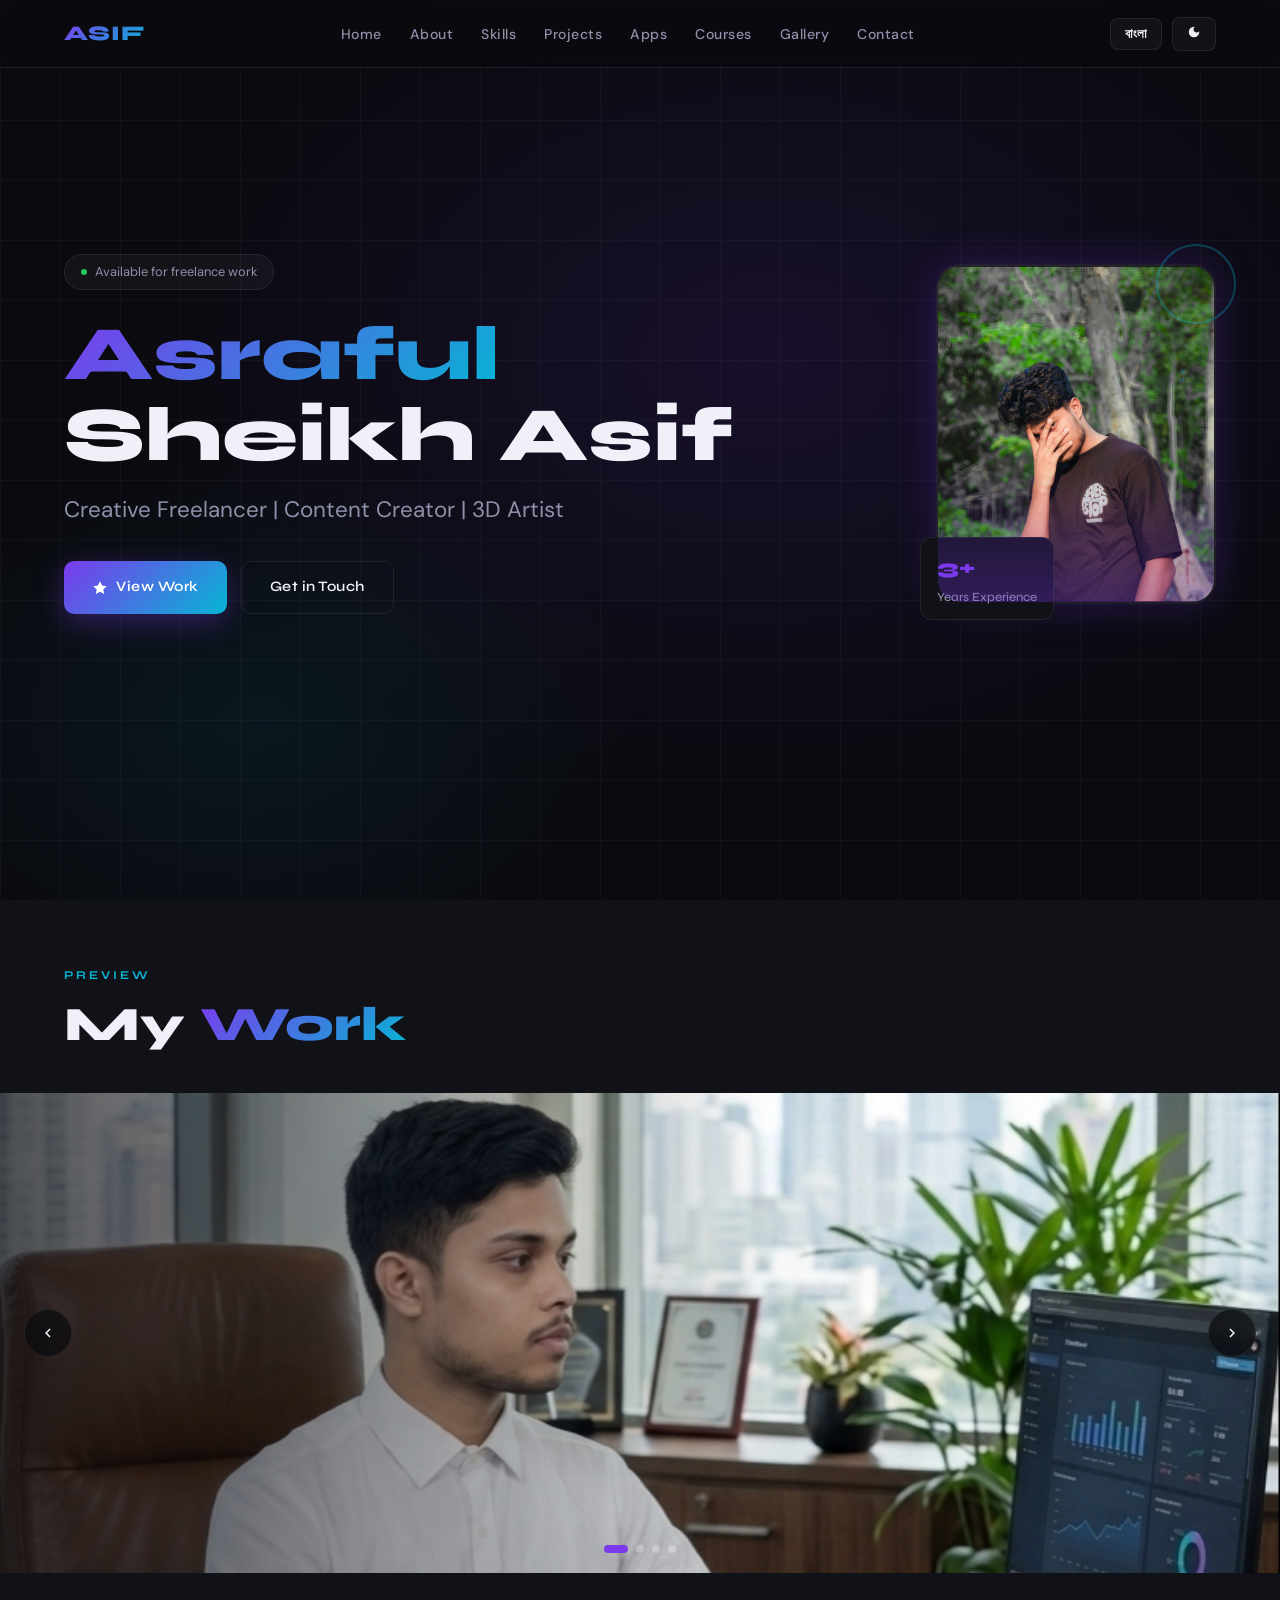
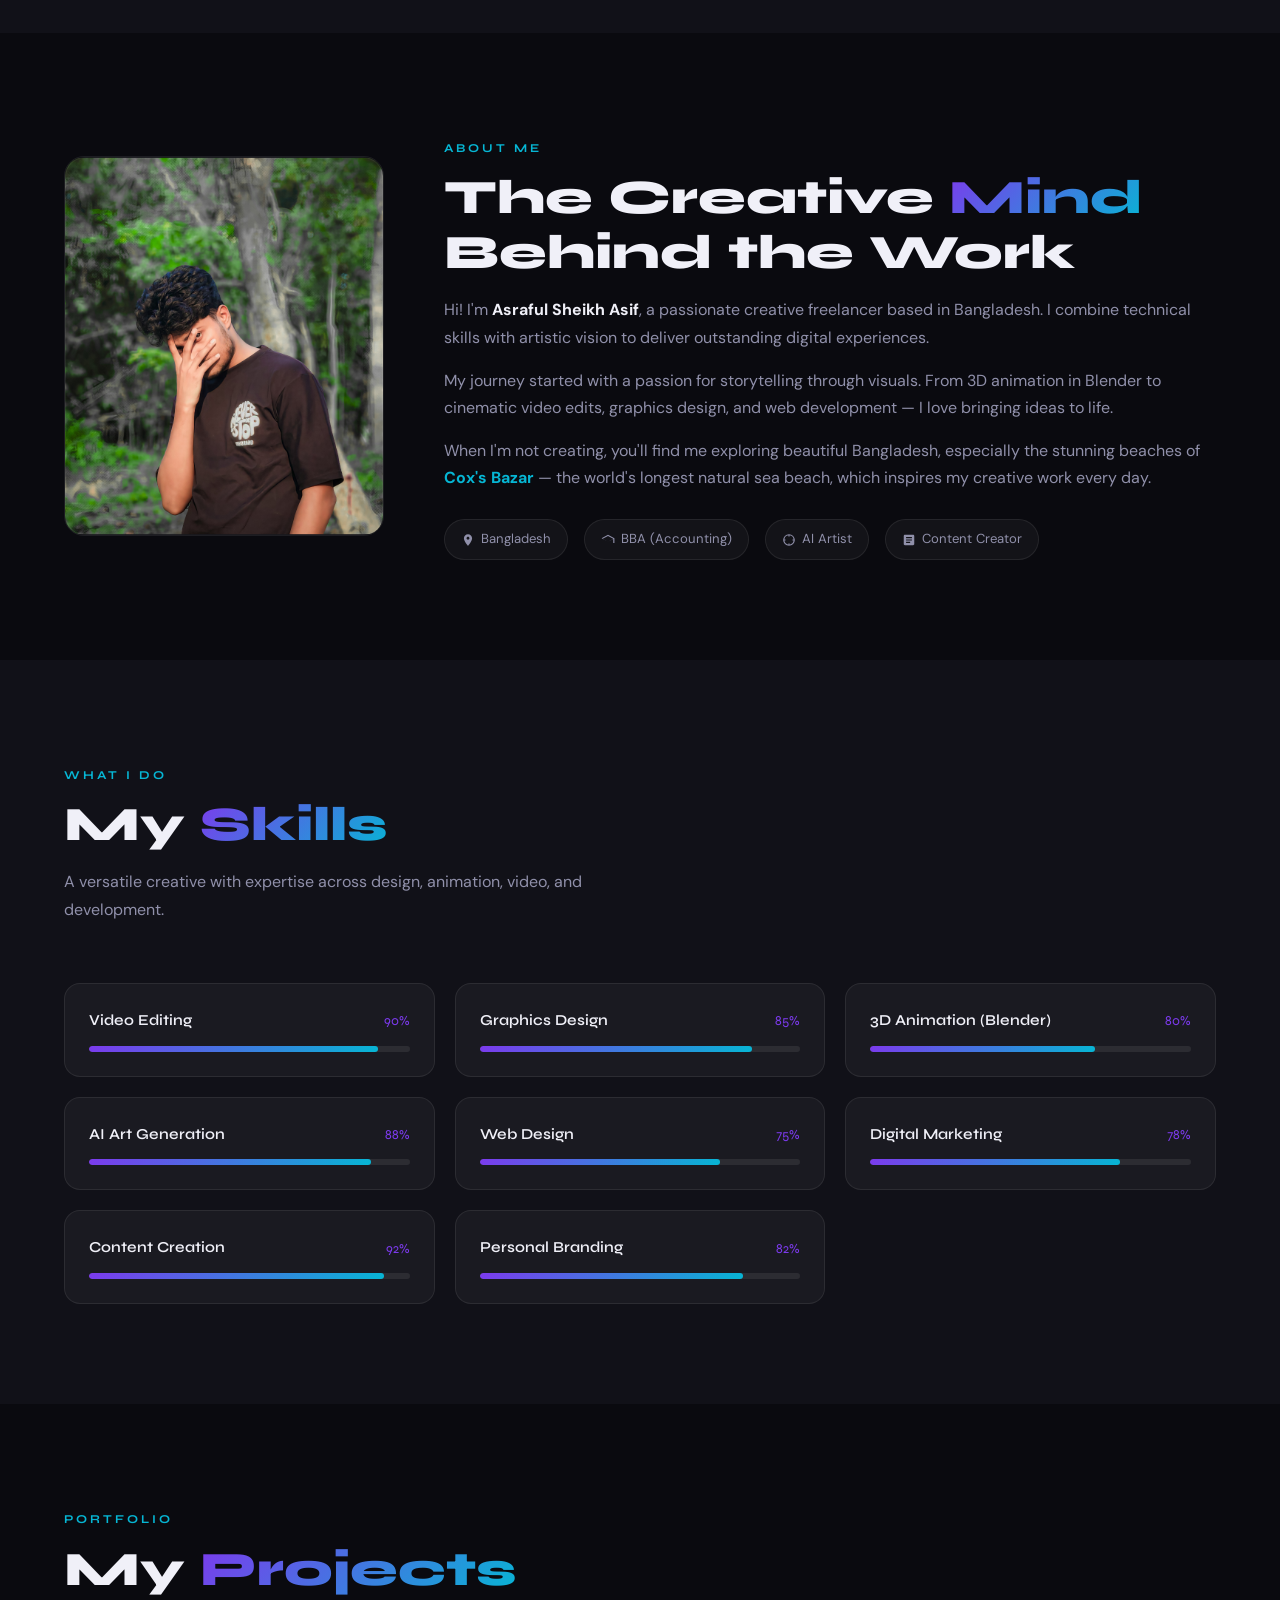
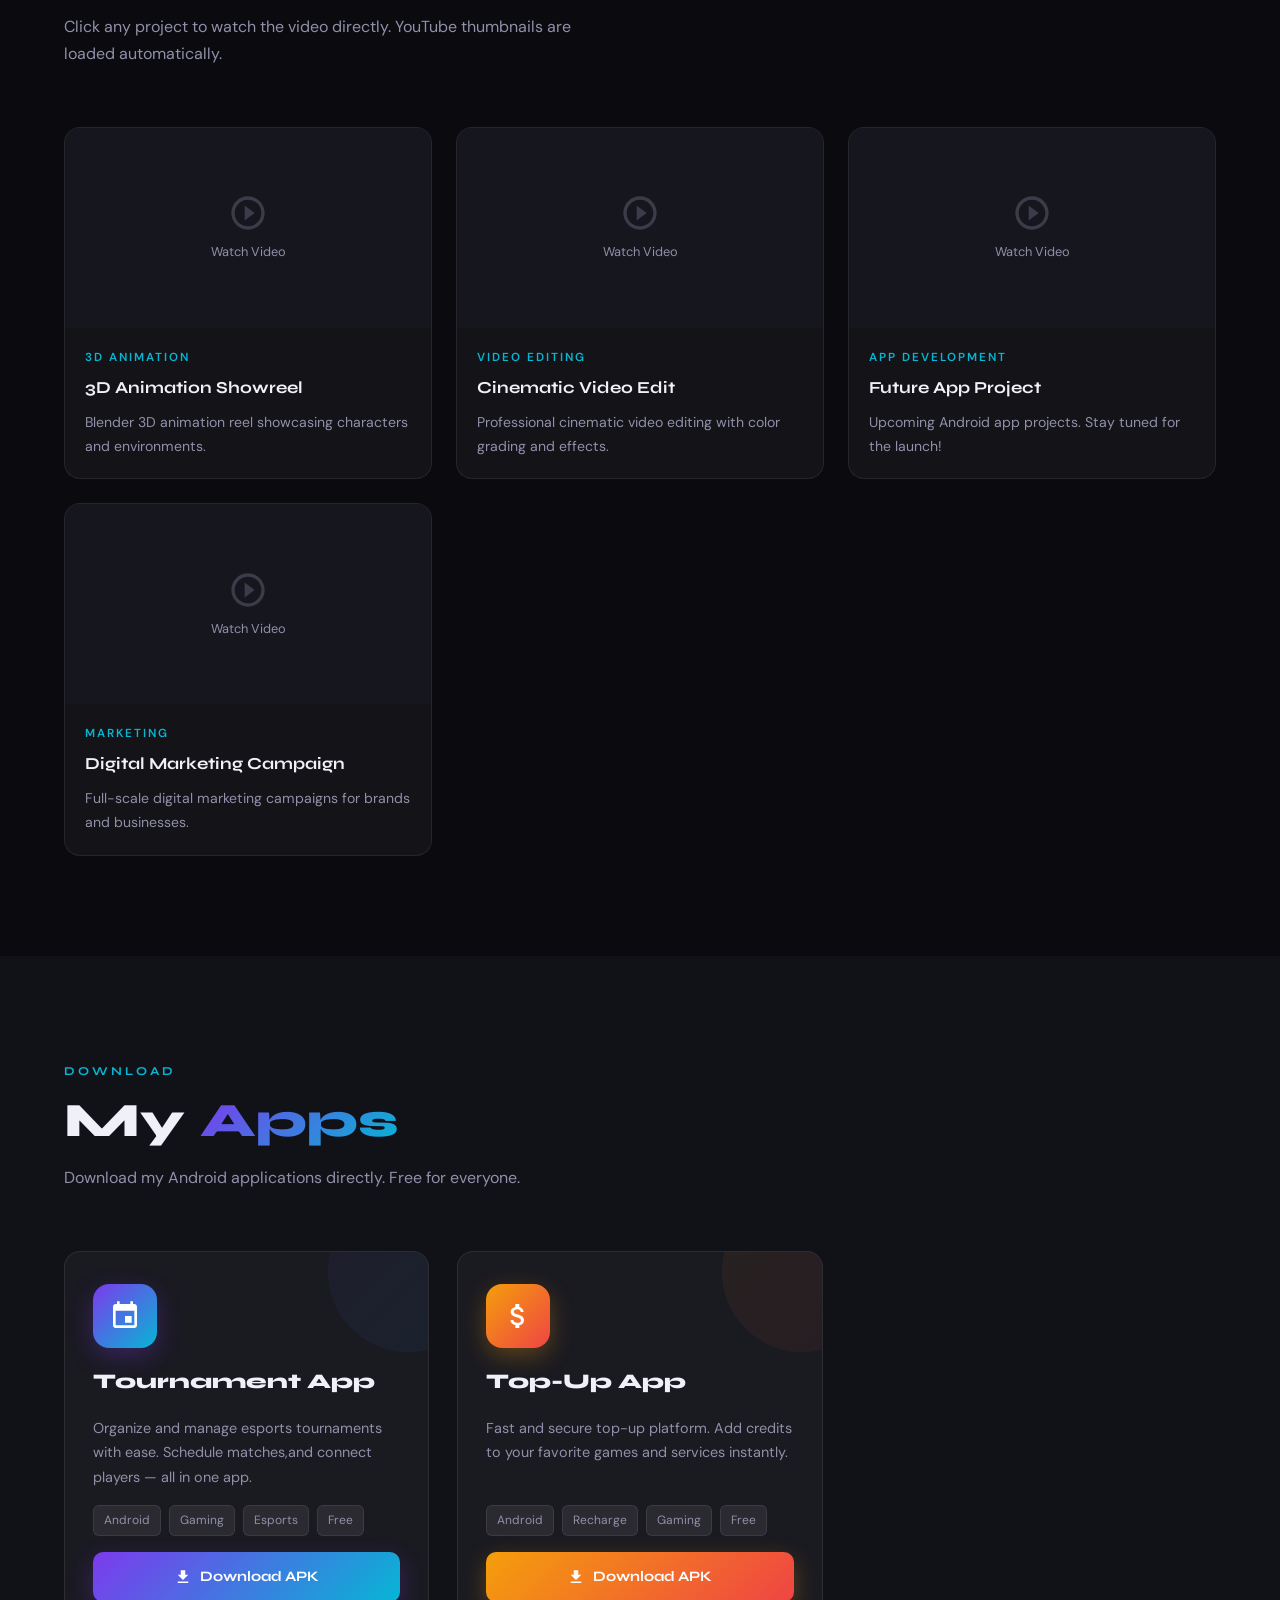
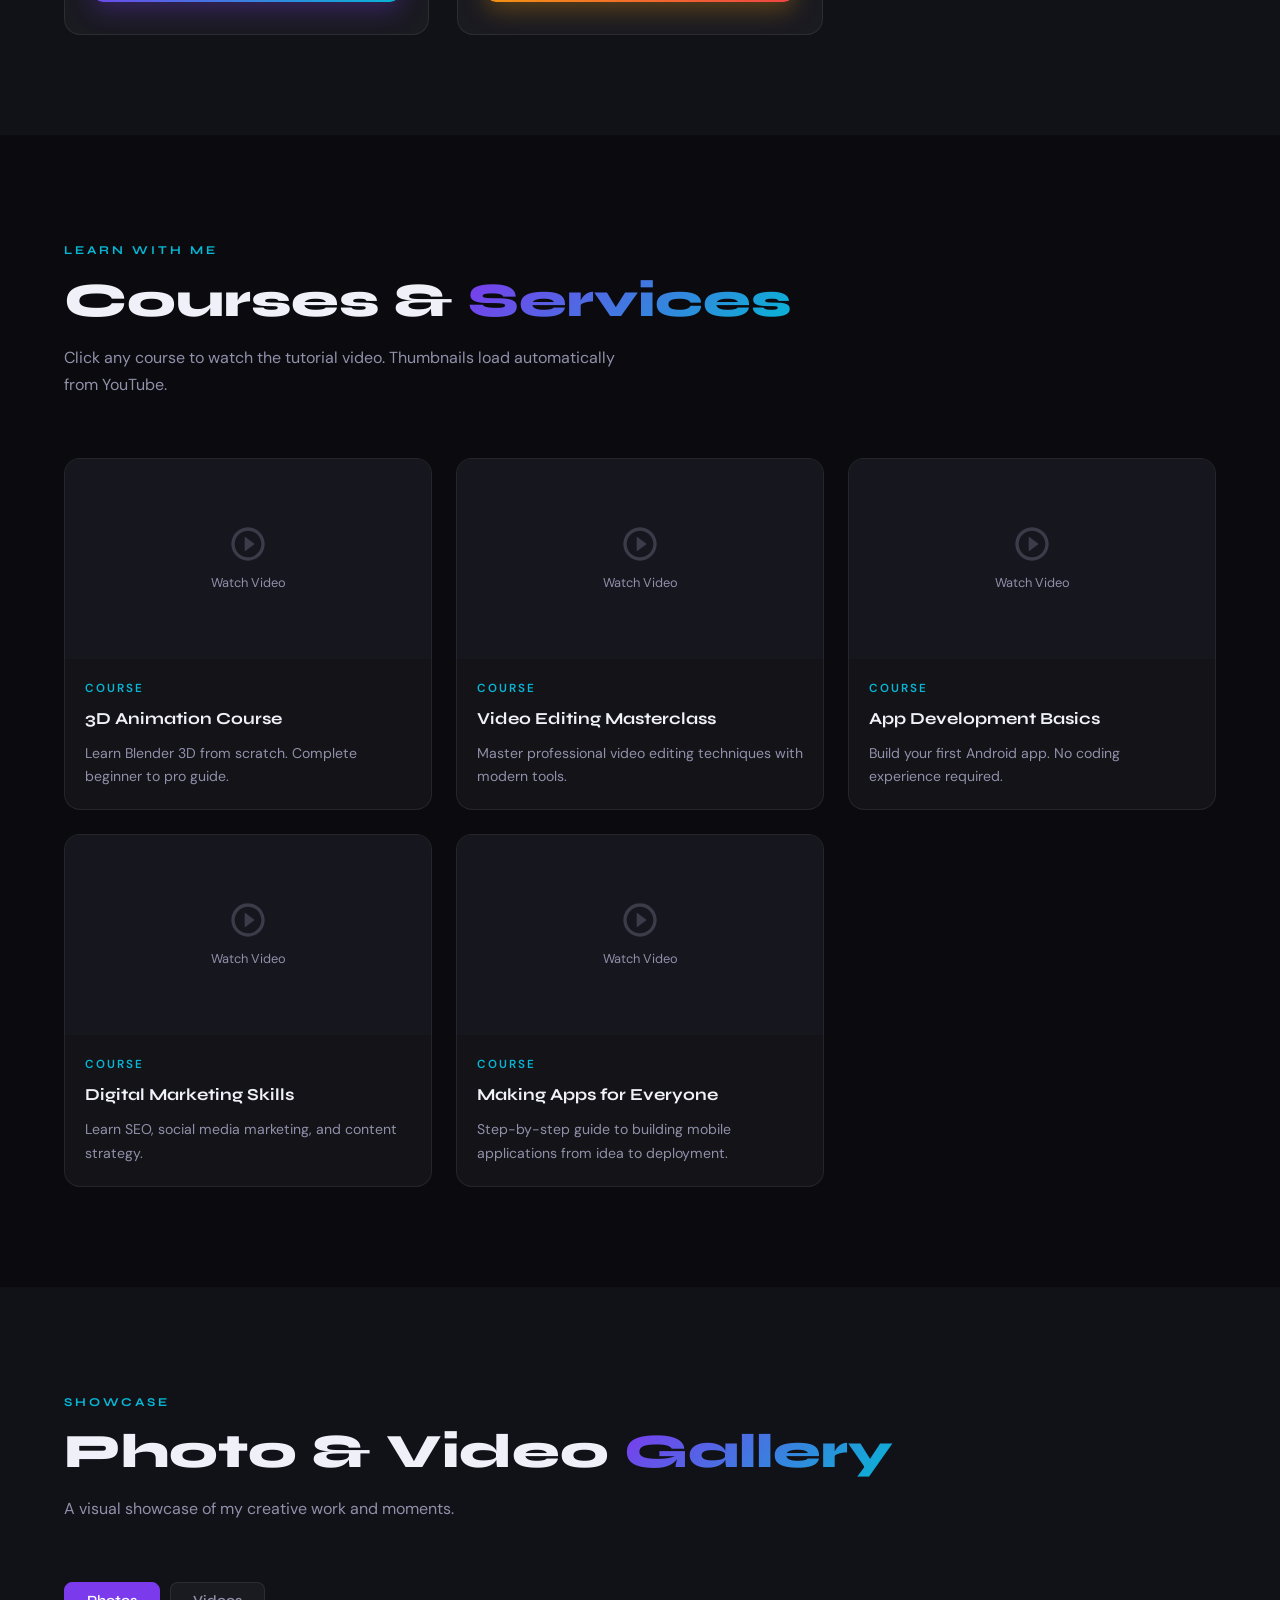
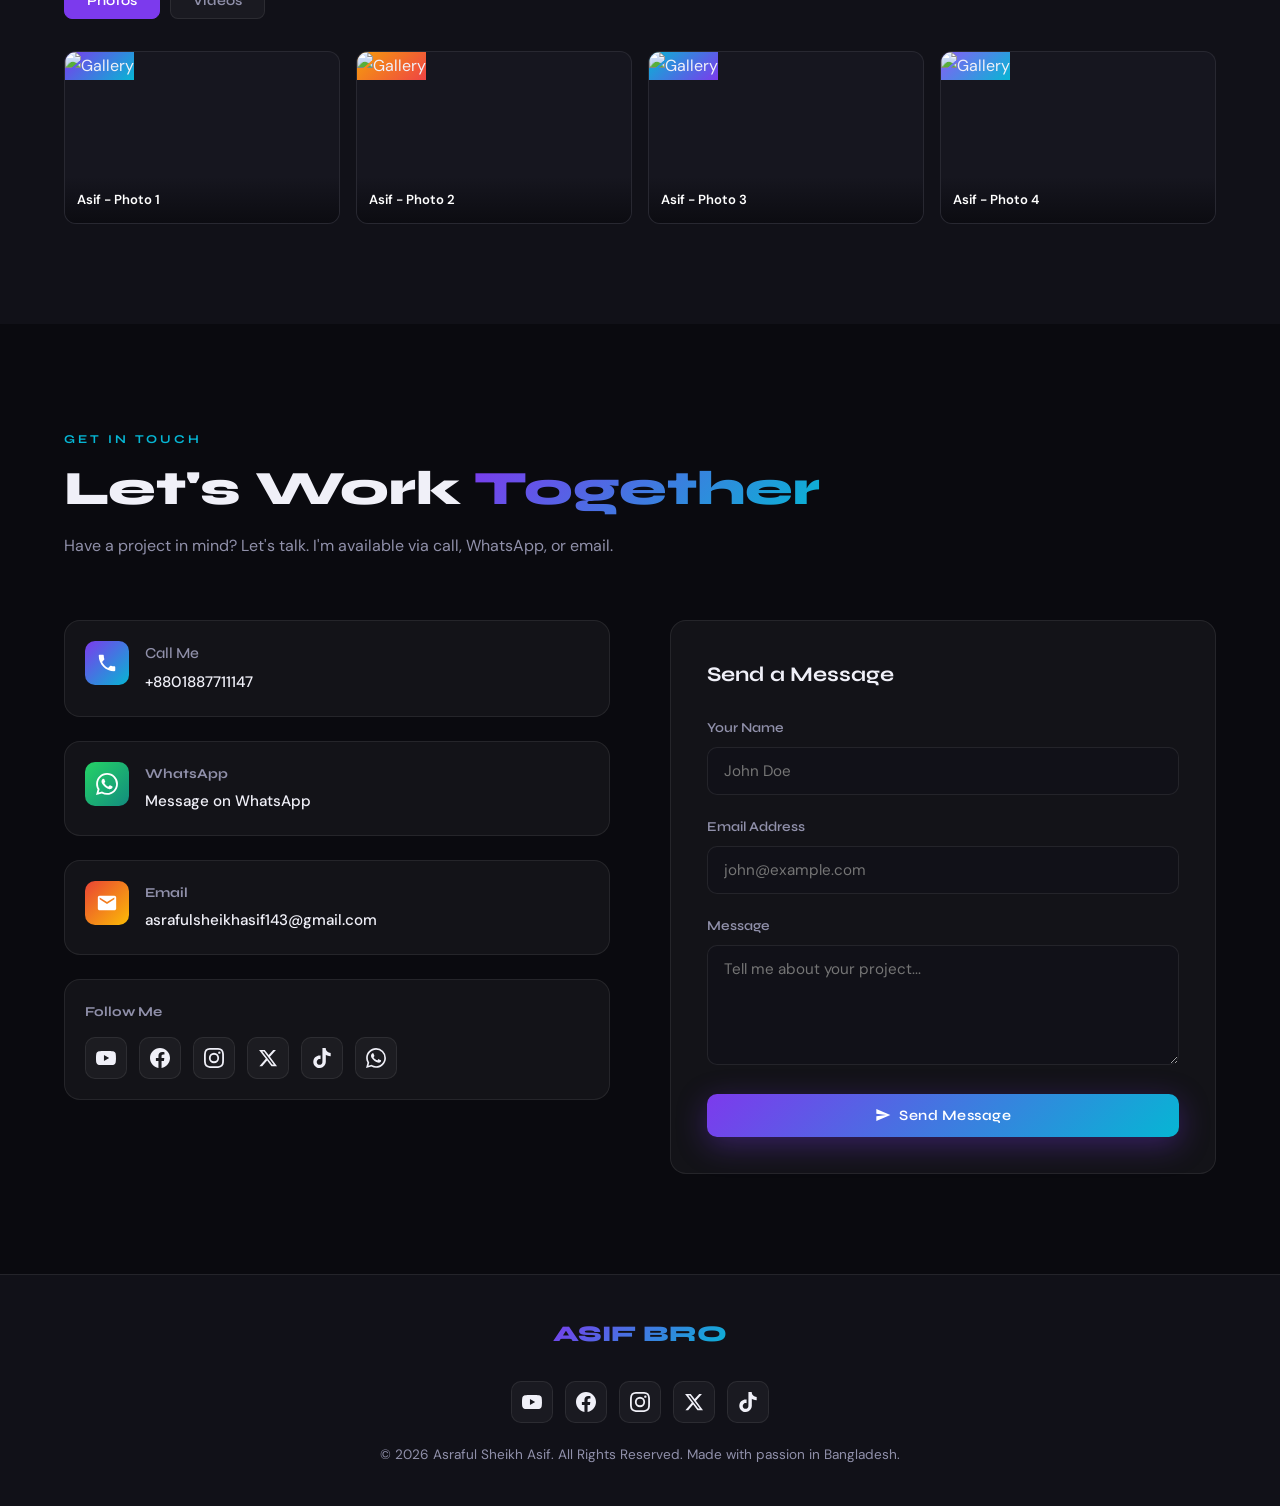
==== index.html @ 7f0eb2b0 "Update index.html" ====
<!DOCTYPE html>
<html lang="en" data-theme="dark" data-lang="en">
<head>
<meta charset="UTF-8">
<meta name="viewport" content="width=device-width, initial-scale=1.0">
<meta name="description" content="Asraful Sheikh Asif - Creative Freelancer, Graphics Designer, 3D Animator, Video Editor & Content Creator from Bangladesh.">
<meta name="keywords" content="Asraful Sheikh Asif, Asif, freelancer, graphics design, 3D animation, video editing, Bangladesh, content creator">
<meta name="author" content="Asraful Sheikh Asif">
<meta property="og:title" content="Asraful Sheikh Asif | Creative Freelancer">
<meta property="og:description" content="Portfolio of Asraful Sheikh Asif - Creative Freelancer & Content Creator">
<meta property="og:type" content="website">
<title>Asraful Sheikh Asif | Creative Freelancer & Content Creator</title>
<link rel="preconnect" href="https://fonts.googleapis.com">
<link rel="preconnect" href="https://fonts.gstatic.com" crossorigin>
<link href="https://fonts.googleapis.com/css2?family=Syne:wght@400;600;700;800&family=DM+Sans:wght@300;400;500&family=Hind+Siliguri:wght@300;400;500;600&display=swap" rel="stylesheet">
<style>
:root {
  --bg: #0a0a0f;
  --bg2: #111118;
  --bg3: #16161f;
  --surface: rgba(255,255,255,0.04);
  --surface2: rgba(255,255,255,0.07);
  --border: rgba(255,255,255,0.08);
  --text: #f0f0f8;
  --text2: #9090aa;
  --accent: #7c3aed;
  --accent2: #06b6d4;
  --accent3: #f59e0b;
  --grad: linear-gradient(135deg, #7c3aed, #06b6d4);
  --grad2: linear-gradient(135deg, #f59e0b, #ef4444);
  --glow: 0 0 40px rgba(124,58,237,0.25);
  --radius: 16px;
  --font-heading: 'Syne', sans-serif;
  --font-body: 'DM Sans', sans-serif;
  --font-bn: 'Hind Siliguri', sans-serif;
  --transition: 0.35s cubic-bezier(0.4,0,0.2,1);
}
[data-theme="light"] {
  --bg: #f4f4f8;
  --bg2: #eaeaf0;
  --bg3: #e0e0ea;
  --surface: rgba(0,0,0,0.04);
  --surface2: rgba(0,0,0,0.07);
  --border: rgba(0,0,0,0.1);
  --text: #111118;
  --text2: #555568;
  --glow: 0 0 40px rgba(124,58,237,0.15);
}
*,*::before,*::after{box-sizing:border-box;margin:0;padding:0}
html{scroll-behavior:smooth;font-size:16px}
body{
  background:var(--bg);
  color:var(--text);
  font-family:var(--font-body);
  line-height:1.7;
  overflow-x:hidden;
  transition:background var(--transition),color var(--transition);
}
[data-lang="bn"] body,[data-lang="bn"] h1,[data-lang="bn"] h2,[data-lang="bn"] h3,[data-lang="bn"] p,[data-lang="bn"] span,[data-lang="bn"] a,[data-lang="bn"] button,[data-lang="bn"] label,[data-lang="bn"] input,[data-lang="bn"] textarea{
  font-family:var(--font-bn);
}
.bn{display:none}
[data-lang="bn"] .en{display:none}
[data-lang="bn"] .bn{display:inline}
.bn-block{display:none}
[data-lang="bn"] .en-block{display:none}
[data-lang="bn"] .bn-block{display:block}

/* ===== LOADER ===== */
#loader{
  position:fixed;inset:0;z-index:9999;
  background:var(--bg);
  display:flex;align-items:center;justify-content:center;
  flex-direction:column;gap:20px;
  transition:opacity 0.5s,visibility 0.5s;
}
#loader.hidden{opacity:0;visibility:hidden;pointer-events:none}
.loader-ring{
  width:60px;height:60px;
  border:3px solid var(--border);
  border-top-color:var(--accent);
  border-right-color:var(--accent2);
  border-radius:50%;
  animation:spin 0.8s linear infinite;
}
.loader-name{font-family:var(--font-heading);font-size:1.1rem;letter-spacing:3px;color:var(--text2)}
@keyframes spin{to{transform:rotate(360deg)}}

/* ===== NAVBAR ===== */
nav{
  position:fixed;top:0;left:0;right:0;z-index:1000;
  padding:0 5%;
  height:68px;
  display:flex;align-items:center;justify-content:space-between;
  background:rgba(10,10,15,0.85);
  backdrop-filter:blur(20px);
  border-bottom:1px solid var(--border);
  transition:all var(--transition);
}
[data-theme="light"] nav{background:rgba(244,244,248,0.85)}
.nav-logo{
  font-family:var(--font-heading);
  font-size:1.3rem;font-weight:800;
  background:var(--grad);
  -webkit-background-clip:text;-webkit-text-fill-color:transparent;
  background-clip:text;
  letter-spacing:1px;
}
.nav-links{
  display:flex;align-items:center;gap:28px;
  list-style:none;
}
.nav-links a{
  color:var(--text2);font-size:0.88rem;
  text-decoration:none;font-weight:500;
  letter-spacing:0.5px;
  position:relative;
  transition:color var(--transition);
}
.nav-links a::after{
  content:'';position:absolute;bottom:-4px;left:0;
  width:0;height:2px;
  background:var(--grad);border-radius:2px;
  transition:width var(--transition);
}
.nav-links a:hover{color:var(--text)}
.nav-links a:hover::after{width:100%}
.nav-controls{display:flex;align-items:center;gap:10px}
.ctrl-btn{
  background:var(--surface);border:1px solid var(--border);
  color:var(--text);padding:7px 14px;
  border-radius:8px;cursor:pointer;
  font-size:0.8rem;font-weight:600;
  transition:all var(--transition);
  font-family:var(--font-heading);
  white-space:nowrap;
}
.ctrl-btn:hover{background:var(--accent);border-color:var(--accent);color:#fff}
.hamburger{
  display:none;flex-direction:column;gap:5px;cursor:pointer;
  background:none;border:none;padding:4px;
}
.hamburger span{
  width:24px;height:2px;background:var(--text);
  border-radius:2px;transition:all var(--transition);display:block;
}
.mobile-menu{
  display:none;position:fixed;top:68px;left:0;right:0;z-index:999;
  background:var(--bg2);border-bottom:1px solid var(--border);
  padding:16px 5%;flex-direction:column;gap:16px;
}
.mobile-menu.open{display:flex}
.mobile-menu a{
  color:var(--text2);text-decoration:none;
  font-weight:500;font-size:0.95rem;
  padding:8px 0;border-bottom:1px solid var(--border);
  transition:color var(--transition);
}
.mobile-menu a:hover{color:var(--accent)}

/* ===== SECTIONS ===== */
section{padding:100px 5%;position:relative}
.section-tag{
  display:inline-block;
  font-family:var(--font-heading);
  font-size:0.75rem;font-weight:700;letter-spacing:3px;
  text-transform:uppercase;color:var(--accent2);
  margin-bottom:12px;
}
.section-title{
  font-family:var(--font-heading);
  font-size:clamp(2rem,4vw,3rem);
  font-weight:800;line-height:1.15;
  margin-bottom:16px;
}
.section-sub{
  color:var(--text2);font-size:1rem;max-width:560px;
  margin-bottom:60px;
}
.grad-text{
  background:var(--grad);
  -webkit-background-clip:text;-webkit-text-fill-color:transparent;
  background-clip:text;
}

/* ===== HERO ===== */
#home{
  min-height:100vh;padding-top:68px;
  display:flex;align-items:center;
  overflow:hidden;
}
.hero-bg{
  position:absolute;inset:0;z-index:0;
  background:radial-gradient(ellipse 70% 70% at 60% 40%,rgba(124,58,237,0.12) 0%,transparent 70%),
             radial-gradient(ellipse 50% 50% at 20% 80%,rgba(6,182,212,0.08) 0%,transparent 60%);
}
.hero-grid{
  position:absolute;inset:0;opacity:0.03;
  background-image:linear-gradient(var(--text) 1px,transparent 1px),
                   linear-gradient(90deg,var(--text) 1px,transparent 1px);
  background-size:60px 60px;
}
.hero-inner{
  position:relative;z-index:1;
  display:grid;grid-template-columns:1fr auto;
  align-items:center;gap:60px;width:100%;max-width:1200px;margin:0 auto;
}
.hero-text{animation:fadeUp 0.8s ease both}
.hero-eyebrow{
  display:inline-flex;align-items:center;gap:8px;
  background:var(--surface);border:1px solid var(--border);
  padding:6px 16px;border-radius:100px;
  font-size:0.8rem;color:var(--text2);margin-bottom:24px;
}
.dot{width:6px;height:6px;background:#22c55e;border-radius:50%;animation:pulse 2s infinite}
@keyframes pulse{0%,100%{opacity:1;transform:scale(1)}50%{opacity:0.5;transform:scale(1.4)}}
.hero-name{
  font-family:var(--font-heading);
  font-size:clamp(2.5rem,6vw,5rem);
  font-weight:800;line-height:1.05;
  margin-bottom:16px;
}
.hero-title{
  font-size:clamp(1rem,2.5vw,1.4rem);
  color:var(--text2);margin-bottom:32px;font-weight:400;
}
.hero-btns{display:flex;gap:14px;flex-wrap:wrap}
.btn{
  padding:13px 28px;border-radius:10px;
  font-weight:600;font-size:0.9rem;
  cursor:pointer;transition:all var(--transition);
  text-decoration:none;display:inline-flex;align-items:center;gap:8px;
  font-family:var(--font-heading);letter-spacing:0.5px;
  border:none;
}
.btn-primary{
  background:var(--grad);color:#fff;
  box-shadow:0 8px 30px rgba(124,58,237,0.35);
}
.btn-primary:hover{transform:translateY(-2px);box-shadow:0 12px 40px rgba(124,58,237,0.5)}
.btn-outline{
  background:transparent;color:var(--text);
  border:1px solid var(--border);
}
.btn-outline:hover{border-color:var(--accent);color:var(--accent);transform:translateY(-2px)}
.hero-img-wrap{
  position:relative;animation:fadeUp 0.8s 0.2s ease both;flex-shrink:0;
}
.hero-img-frame{
  width:280px;height:340px;border-radius:24px;overflow:hidden;
  position:relative;
  border:2px solid var(--border);
  box-shadow:var(--glow);
}
.hero-img-frame img{width:100%;height:100%;object-fit:cover}
.hero-img-frame::before{
  content:'';position:absolute;inset:0;
  background:linear-gradient(to bottom,transparent 60%,rgba(124,58,237,0.3));
  z-index:1;
}
.hero-badge{
  position:absolute;bottom:-16px;left:-16px;
  background:var(--bg2);border:1px solid var(--border);
  padding:12px 16px;border-radius:12px;
  backdrop-filter:blur(12px);
  font-size:0.82rem;font-weight:600;
  font-family:var(--font-heading);
  display:flex;flex-direction:column;
}
.hero-badge span{color:var(--accent);font-size:1.3rem;font-weight:800}
.float-ring{
  position:absolute;top:-20px;right:-20px;
  width:80px;height:80px;
  border:2px solid rgba(6,182,212,0.3);
  border-radius:50%;animation:floatRing 3s ease-in-out infinite;
}
@keyframes floatRing{0%,100%{transform:translateY(0) rotate(0)}50%{transform:translateY(-10px) rotate(180deg)}}
@keyframes fadeUp{from{opacity:0;transform:translateY(30px)}to{opacity:1;transform:translateY(0)}}

/* ===== SLIDER ===== */
#slider{padding:60px 0;background:var(--bg2)}
.slider-header{padding:0 5%;margin-bottom:40px}
.slider-wrap{
  position:relative;overflow:hidden;
  border-radius:0;
}
.slides-track{
  display:flex;transition:transform 0.7s cubic-bezier(0.4,0,0.2,1);
}
.slide{
  min-width:100%;height:480px;
  flex-shrink:0;position:relative;
}
.slide img{width:100%;height:100%;object-fit:cover}
.slide-overlay{
  position:absolute;inset:0;
  background:linear-gradient(to right,rgba(10,10,15,0.7) 0%,transparent 60%);
}
.slider-nav{
  position:absolute;top:50%;transform:translateY(-50%);
  display:flex;justify-content:space-between;
  width:100%;padding:0 24px;pointer-events:none;z-index:10;
}
.slide-btn{
  width:48px;height:48px;border-radius:50%;
  background:rgba(10,10,15,0.7);backdrop-filter:blur(8px);
  border:1px solid var(--border);color:var(--text);
  cursor:pointer;pointer-events:all;
  display:flex;align-items:center;justify-content:center;
  transition:all var(--transition);font-size:1.2rem;
}
.slide-btn:hover{background:var(--accent);border-color:var(--accent)}
.slider-dots{
  display:flex;justify-content:center;gap:8px;padding:20px;
  position:absolute;bottom:0;left:0;right:0;
}
.sdot{
  width:8px;height:8px;border-radius:50%;
  background:rgba(255,255,255,0.3);cursor:pointer;
  transition:all var(--transition);
}
.sdot.active{width:24px;border-radius:4px;background:var(--accent)}

/* ===== ABOUT ===== */
#about{background:var(--bg)}
.about-grid{display:grid;grid-template-columns:auto 1fr;gap:60px;align-items:center}
.about-img-col{
  width:320px;height:380px;border-radius:20px;overflow:hidden;
  position:relative;flex-shrink:0;
  border:1px solid var(--border);
}
.about-img-col img{width:100%;height:100%;object-fit:cover}
.about-img-col::after{
  content:'';position:absolute;inset:0;
  border-radius:20px;
  box-shadow:inset 0 0 0 1px rgba(255,255,255,0.05);
}
.about-facts{
  display:flex;gap:16px;flex-wrap:wrap;margin-top:28px;
}
.fact-chip{
  background:var(--surface);border:1px solid var(--border);
  padding:8px 16px;border-radius:100px;
  font-size:0.82rem;color:var(--text2);
  display:flex;align-items:center;gap:6px;
  transition:all var(--transition);
}
.fact-chip:hover{border-color:var(--accent2);color:var(--accent2)}
.fact-chip svg{width:14px;height:14px}

/* ===== SKILLS ===== */
#skills{background:var(--bg2)}
.skills-grid{display:grid;grid-template-columns:repeat(auto-fill,minmax(300px,1fr));gap:20px}
.skill-card{
  background:var(--surface);border:1px solid var(--border);
  border-radius:var(--radius);padding:24px;
  transition:all var(--transition);
}
.skill-card:hover{border-color:var(--accent);transform:translateY(-4px);box-shadow:var(--glow)}
.skill-head{display:flex;justify-content:space-between;align-items:center;margin-bottom:12px}
.skill-name{font-weight:600;font-family:var(--font-heading);font-size:0.95rem}
.skill-pct{font-family:var(--font-heading);font-size:0.85rem;color:var(--accent)}
.skill-bar{height:6px;background:var(--border);border-radius:6px;overflow:hidden}
.skill-fill{height:100%;border-radius:6px;background:var(--grad);width:0;transition:width 1.2s cubic-bezier(0.4,0,0.2,1)}

/* ===== PROJECTS ===== */
#projects{background:var(--bg)}
.proj-note{
  background:var(--surface);border:1px solid var(--accent);
  border-radius:12px;padding:16px 20px;
  font-size:0.88rem;color:var(--accent2);
  margin-bottom:40px;
}
.projects-grid{display:grid;grid-template-columns:repeat(auto-fill,minmax(320px,1fr));gap:24px}
.proj-card{
  background:var(--surface);border:1px solid var(--border);
  border-radius:var(--radius);overflow:hidden;
  transition:all var(--transition);cursor:pointer;
  text-decoration:none;display:block;
}
.proj-card:hover{border-color:var(--accent);transform:translateY(-6px);box-shadow:var(--glow)}
.proj-thumb{
  width:100%;height:200px;overflow:hidden;
  position:relative;background:var(--bg3);
  display:flex;align-items:center;justify-content:center;
}
.proj-thumb img{width:100%;height:100%;object-fit:cover;transition:transform 0.6s ease}
.proj-card:hover .proj-thumb img{transform:scale(1.05)}
.proj-thumb-loading{
  display:flex;flex-direction:column;align-items:center;gap:8px;
  color:var(--text2);font-size:0.8rem;
}
.yt-play{
  width:48px;height:48px;border-radius:50%;
  background:rgba(239,68,68,0.8);
  display:flex;align-items:center;justify-content:center;
  position:absolute;bottom:12px;right:12px;z-index:2;
}
.yt-play svg{width:20px;height:20px;fill:#fff;margin-left:3px}
.proj-body{padding:20px}
.proj-cat{
  font-size:0.73rem;letter-spacing:2px;text-transform:uppercase;
  color:var(--accent2);font-weight:600;margin-bottom:6px;
}
.proj-title{font-family:var(--font-heading);font-weight:700;font-size:1.05rem;color:var(--text);margin-bottom:8px}
.proj-desc{font-size:0.88rem;color:var(--text2)}

/* ===== APPS ===== */
#apps{background:var(--bg2)}
.apps-grid{display:grid;grid-template-columns:repeat(auto-fill,minmax(320px,1fr));gap:28px}
.app-card{
  background:var(--surface);border:1px solid var(--border);
  border-radius:var(--radius);padding:32px 28px;
  display:flex;flex-direction:column;gap:16px;
  transition:all var(--transition);
  position:relative;overflow:hidden;
}
.app-card::before{
  content:'';position:absolute;top:-60px;right:-60px;
  width:160px;height:160px;border-radius:50%;
  background:var(--grad);opacity:0.06;
  transition:opacity var(--transition);
}
.app-card:hover{border-color:var(--accent);transform:translateY(-6px);box-shadow:var(--glow)}
.app-card:hover::before{opacity:0.12}
.app-icon{
  width:64px;height:64px;border-radius:16px;
  background:var(--grad);display:flex;align-items:center;justify-content:center;
  box-shadow:0 8px 24px rgba(124,58,237,0.3);
}
.app-icon svg{width:32px;height:32px;fill:#fff}
.app-name{font-family:var(--font-heading);font-weight:800;font-size:1.3rem}
.app-desc{color:var(--text2);font-size:0.9rem;flex:1}
.app-tags{display:flex;gap:8px;flex-wrap:wrap}
.app-tag{
  background:var(--surface2);border:1px solid var(--border);
  padding:4px 10px;border-radius:6px;
  font-size:0.75rem;color:var(--text2);
}
.btn-download{
  background:var(--grad);color:#fff;
  padding:13px 24px;border-radius:10px;
  font-weight:700;font-size:0.9rem;
  text-decoration:none;display:flex;align-items:center;justify-content:center;gap:8px;
  transition:all var(--transition);
  font-family:var(--font-heading);
  box-shadow:0 8px 24px rgba(124,58,237,0.3);
  border:none;cursor:pointer;
}
.btn-download:hover{transform:translateY(-2px);box-shadow:0 12px 36px rgba(124,58,237,0.5)}
.btn-download svg{width:18px;height:18px;fill:#fff}

/* ===== COURSES ===== */
#courses{background:var(--bg)}
.courses-grid{display:grid;grid-template-columns:repeat(auto-fill,minmax(320px,1fr));gap:24px}

/* ===== GALLERY ===== */
#gallery{background:var(--bg2)}
.gallery-note{
  background:var(--surface);border:1px solid var(--border);
  border-radius:12px;padding:16px 20px;
  font-size:0.88rem;color:var(--text2);
  margin-bottom:36px;
}
.gallery-tabs{display:flex;gap:10px;margin-bottom:32px}
.gtab{
  padding:9px 22px;border-radius:8px;
  background:var(--surface);border:1px solid var(--border);
  color:var(--text2);font-weight:600;font-size:0.88rem;
  cursor:pointer;transition:all var(--transition);
  font-family:var(--font-heading);
}
.gtab.active,.gtab:hover{background:var(--accent);border-color:var(--accent);color:#fff}
.gallery-grid{
  display:grid;grid-template-columns:repeat(auto-fill,minmax(260px,1fr));gap:16px;
  display:none;
}
.gallery-grid.active{display:grid}
.gallery-item{
  border-radius:12px;overflow:hidden;
  position:relative;aspect-ratio:16/10;
  cursor:pointer;
  background:var(--bg3);
  border:1px solid var(--border);
  transition:all var(--transition);
}
.gallery-item:hover{transform:scale(1.02);border-color:var(--accent)}
.gallery-item img,.gallery-item video{
  width:100%;height:100%;object-fit:cover;
  transition:transform 0.5s ease;
}
.gallery-item:hover img,.gallery-item:hover video{transform:scale(1.06)}
.gallery-item-label{
  position:absolute;bottom:0;left:0;right:0;
  padding:12px;
  background:linear-gradient(transparent,rgba(10,10,15,0.85));
  font-size:0.82rem;font-weight:600;color:#fff;
}
.gallery-add-box{
  border:2px dashed var(--border);border-radius:12px;
  padding:32px;text-align:center;color:var(--text2);
  grid-column:1/-1;font-size:0.88rem;
}
/* Lightbox */
#lightbox{
  position:fixed;inset:0;z-index:2000;
  background:rgba(0,0,0,0.92);backdrop-filter:blur(12px);
  display:none;align-items:center;justify-content:center;
}
#lightbox.open{display:flex}
#lightbox img,#lightbox video{
  max-width:90vw;max-height:85vh;border-radius:12px;
  object-fit:contain;
}
#lightbox-close{
  position:absolute;top:20px;right:24px;
  background:var(--surface);border:1px solid var(--border);
  color:var(--text);width:40px;height:40px;border-radius:50%;
  cursor:pointer;font-size:1.3rem;display:flex;align-items:center;justify-content:center;
  transition:all var(--transition);
}
#lightbox-close:hover{background:var(--accent)}

/* ===== CONTACT ===== */
#contact{background:var(--bg)}
.contact-grid{display:grid;grid-template-columns:1fr 1fr;gap:60px;align-items:start}
.contact-info{display:flex;flex-direction:column;gap:24px}
.cinfo-item{
  display:flex;gap:16px;align-items:flex-start;
  background:var(--surface);border:1px solid var(--border);
  padding:20px;border-radius:var(--radius);
  transition:all var(--transition);text-decoration:none;color:var(--text);
}
.cinfo-item:hover{border-color:var(--accent);transform:translateX(4px)}
.cicon{
  width:44px;height:44px;border-radius:10px;
  background:var(--grad);display:flex;align-items:center;justify-content:center;flex-shrink:0;
}
.cicon svg{width:22px;height:22px;fill:#fff}
.cinfo-text strong{font-family:var(--font-heading);font-size:0.85rem;color:var(--text2);display:block;margin-bottom:2px}
.cinfo-text span{font-size:0.95rem;font-weight:500}
.social-row{display:flex;gap:12px;flex-wrap:wrap;margin-top:8px}
.social-icon-link{
  width:42px;height:42px;border-radius:10px;
  background:var(--surface);border:1px solid var(--border);
  display:flex;align-items:center;justify-content:center;
  transition:all var(--transition);
  text-decoration:none;
}
.social-icon-link:hover{transform:translateY(-4px);box-shadow:0 8px 20px rgba(124,58,237,0.3)}
.social-icon-link.yt:hover{background:#ff0000;border-color:#ff0000}
.social-icon-link.fb:hover{background:#1877f2;border-color:#1877f2}
.social-icon-link.ig:hover{background:linear-gradient(45deg,#f09433,#e6683c,#dc2743,#cc2366,#bc1888);border-color:#cc2366}
.social-icon-link.tw:hover{background:#000;border-color:#000}
.social-icon-link.tt:hover{background:#010101;border-color:#69c9d0}
.social-icon-link.wa:hover{background:#25d366;border-color:#25d366}
.social-icon-link svg{width:20px;height:20px;fill:var(--text);transition:fill var(--transition)}
.social-icon-link:hover svg{fill:#fff}
/* Contact Form */
.contact-form{
  background:var(--surface);border:1px solid var(--border);
  border-radius:var(--radius);padding:36px;
}
.form-group{margin-bottom:20px}
.form-group label{
  display:block;font-size:0.85rem;font-weight:600;
  color:var(--text2);margin-bottom:8px;font-family:var(--font-heading);
}
.form-group input,.form-group textarea{
  width:100%;background:var(--bg2);
  border:1px solid var(--border);border-radius:10px;
  padding:13px 16px;color:var(--text);
  font-family:var(--font-body);font-size:0.95rem;
  transition:border-color var(--transition);
  outline:none;resize:vertical;
}
[data-lang="bn"] .form-group input,[data-lang="bn"] .form-group textarea{font-family:var(--font-bn)}
.form-group input:focus,.form-group textarea:focus{border-color:var(--accent)}
.form-group textarea{min-height:120px}
.form-success{
  display:none;padding:14px;border-radius:10px;
  background:rgba(34,197,94,0.1);border:1px solid rgba(34,197,94,0.3);
  color:#22c55e;font-size:0.9rem;margin-top:12px;text-align:center;
}

/* ===== FOOTER ===== */
footer{
  background:var(--bg2);border-top:1px solid var(--border);
  padding:40px 5%;
  display:flex;flex-direction:column;align-items:center;gap:20px;text-align:center;
}
.footer-logo{
  font-family:var(--font-heading);font-size:1.4rem;font-weight:800;
  background:var(--grad);-webkit-background-clip:text;-webkit-text-fill-color:transparent;background-clip:text;
}
.footer-copy{font-size:0.85rem;color:var(--text2)}

/* ===== SCROLL TOP ===== */
#scrollTop{
  position:fixed;bottom:28px;right:28px;z-index:500;
  width:46px;height:46px;border-radius:12px;
  background:var(--grad);border:none;cursor:pointer;
  display:flex;align-items:center;justify-content:center;
  opacity:0;transform:translateY(20px);
  transition:all var(--transition);
  box-shadow:0 8px 24px rgba(124,58,237,0.4);
}
#scrollTop.visible{opacity:1;transform:translateY(0)}
#scrollTop:hover{transform:translateY(-3px)}
#scrollTop svg{width:20px;height:20px;fill:#fff}

/* ===== ANIMATIONS ===== */
.reveal{opacity:0;transform:translateY(40px);transition:opacity 0.7s ease,transform 0.7s ease}
.reveal.visible{opacity:1;transform:translateY(0)}

/* ===== RESPONSIVE ===== */
@media(max-width:900px){
  .hero-inner{grid-template-columns:1fr;text-align:center}
  .hero-img-wrap{display:none}
  .hero-btns{justify-content:center}
  .about-grid{grid-template-columns:1fr}
  .about-img-col{width:100%;height:280px}
  .contact-grid{grid-template-columns:1fr}
  .nav-links{display:none}
  .hamburger{display:flex}
}
@media(max-width:600px){
  section{padding:80px 4%}
  .slide{height:260px}
  .contact-form{padding:24px}
  .app-card{padding:24px 20px}
}
</style>
</head>
<body>

<!-- LOADER -->
<div id="loader">
  <div class="loader-ring"></div>
  <div class="loader-name">ASIF BRO</div>
</div>

<!-- NAVBAR -->
<nav>
  <div class="nav-logo">AS<span style="color:var(--accent2)">IF</span></div>
  <ul class="nav-links">
    <li><a href="#home"><span class="en">Home</span><span class="bn">হোম</span></a></li>
    <li><a href="#about"><span class="en">About</span><span class="bn">সম্পর্কে</span></a></li>
    <li><a href="#skills"><span class="en">Skills</span><span class="bn">দক্ষতা</span></a></li>
    <li><a href="#projects"><span class="en">Projects</span><span class="bn">প্রজেক্ট</span></a></li>
    <li><a href="#apps"><span class="en">Apps</span><span class="bn">অ্যাপস</span></a></li>
    <li><a href="#courses"><span class="en">Courses</span><span class="bn">কোর্স</span></a></li>
    <li><a href="#gallery"><span class="en">Gallery</span><span class="bn">গ্যালারি</span></a></li>
    <li><a href="#contact"><span class="en">Contact</span><span class="bn">যোগাযোগ</span></a></li>
  </ul>
  <div class="nav-controls">
    <button class="ctrl-btn" id="langBtn" onclick="toggleLang()">বাংলা</button>
    <button class="ctrl-btn" id="themeBtn" onclick="toggleTheme()">
      <svg width="14" height="14" viewBox="0 0 24 24" fill="currentColor"><path d="M12 3a9 9 0 1 0 9 9c0-.46-.04-.92-.1-1.36a5.389 5.389 0 0 1-4.4 2.26 5.403 5.403 0 0 1-3.14-9.8c-.44-.06-.9-.1-1.36-.1z"/></svg>
    </button>
  </div>
  <button class="hamburger" id="hamburger" onclick="toggleMenu()" aria-label="Menu">
    <span></span><span></span><span></span>
  </button>
</nav>

<!-- MOBILE MENU -->
<div class="mobile-menu" id="mobileMenu">
  <a href="#home" onclick="toggleMenu()"><span class="en">Home</span><span class="bn">হোম</span></a>
  <a href="#about" onclick="toggleMenu()"><span class="en">About</span><span class="bn">সম্পর্কে</span></a>
  <a href="#skills" onclick="toggleMenu()"><span class="en">Skills</span><span class="bn">দক্ষতা</span></a>
  <a href="#projects" onclick="toggleMenu()"><span class="en">Projects</span><span class="bn">প্রজেক্ট</span></a>
  <a href="#apps" onclick="toggleMenu()"><span class="en">Apps</span><span class="bn">অ্যাপস</span></a>
  <a href="#courses" onclick="toggleMenu()"><span class="en">Courses</span><span class="bn">কোর্স</span></a>
  <a href="#gallery" onclick="toggleMenu()"><span class="en">Gallery</span><span class="bn">গ্যালারি</span></a>
  <a href="#contact" onclick="toggleMenu()"><span class="en">Contact</span><span class="bn">যোগাযোগ</span></a>
  <div style="display:flex;gap:10px;padding-top:8px">
    <button class="ctrl-btn" onclick="toggleLang();toggleMenu()" id="langBtnM">বাংলা</button>
    <button class="ctrl-btn" onclick="toggleTheme()">
      <span class="en">Light</span><span class="bn">লাইট</span>
    </button>
  </div>
</div>

<!-- ======================== HERO ======================== -->
<section id="home">
  <div class="hero-bg"></div>
  <div class="hero-grid"></div>
  <div class="hero-inner">
    <div class="hero-text">
      <div class="hero-eyebrow">
        <span class="dot"></span>
        <span class="en">Available for freelance work</span>
        <span class="bn">ফ্রিল্যান্স কাজের জন্য উপলব্ধ</span>
      </div>
      <h1 class="hero-name">
        <span class="grad-text">Asraful</span><br>Sheikh Asif
      </h1>
      <p class="hero-title">
        <span class="en">Creative Freelancer | Content Creator | 3D Artist</span>
        <span class="bn">ক্রিয়েটিভ ফ্রিল্যান্সার | কন্টেন্ট ক্রিয়েটর | থ্রিডি আর্টিস্ট</span>
      </p>
      <div class="hero-btns">
        <a href="#projects" class="btn btn-primary">
          <svg width="16" height="16" viewBox="0 0 24 24" fill="currentColor"><path d="M12 2l3.09 6.26L22 9.27l-5 4.87 1.18 6.88L12 17.77l-6.18 3.25L7 14.14 2 9.27l6.91-1.01L12 2z"/></svg>
          <span class="en">View Work</span><span class="bn">কাজ দেখুন</span>
        </a>
        <a href="#contact" class="btn btn-outline">
          <span class="en">Get in Touch</span><span class="bn">যোগাযোগ করুন</span>
        </a>
      </div>
    </div>
    <div class="hero-img-wrap">
      <div class="hero-img-frame">
        <img src="asif1.jpg" alt="Asraful Sheikh Asif" loading="eager" onerror="this.style.background='linear-gradient(135deg,#7c3aed,#06b6d4)';this.style.display='block'">
      </div>
      <div class="hero-badge">
        <span>3+</span>
        <span class="en" style="color:var(--text2);font-size:0.78rem;font-weight:500">Years Experience</span>
        <span class="bn" style="color:var(--text2);font-size:0.78rem;font-weight:500">বছরের অভিজ্ঞতা</span>
      </div>
      <div class="float-ring"></div>
    </div>
  </div>
</section>

<!-- ======================== SLIDER ======================== -->
<section id="slider" style="padding:60px 0">
  <div class="slider-header reveal">
    <span class="section-tag"><span class="en"> Preview</span><span class="bn"> প্রিভিউ</span></span>
    <h2 class="section-title"><span class="en">My <span class="grad-text">Work</span></span><span class="bn">আমার <span class="grad-text">কাজ</span></span></h2>
  </div>
  <div class="slider-wrap reveal">
    <div class="slides-track" id="slidesTrack">
      <div class="slide">
        <img src="asif2.jpg" alt="Asif Photo 2" loading="lazy" onerror="this.parentElement.style.background='linear-gradient(135deg,#7c3aed40,#06b6d440)'">
        <div class="slide-overlay"></div>
      </div>
      <div class="slide">
        <img src="asif3.jpg" alt="Asif Photo 3" loading="lazy" onerror="this.parentElement.style.background='linear-gradient(135deg,#f59e0b40,#ef444440)'">
        <div class="slide-overlay"></div>
      </div>
      <div class="slide">
        <img src="asif4.jpg" alt="Asif Photo 4" loading="lazy" onerror="this.parentElement.style.background='linear-gradient(135deg,#06b6d440,#7c3aed40)'">
        <div class="slide-overlay"></div>
      </div>
      <div class="slide">
        <img src="asif5.jpg" alt="Asif Photo 5" loading="lazy" onerror="this.parentElement.style.background='linear-gradient(135deg,#8b5cf640,#06b6d440)'">
        <div class="slide-overlay"></div>
      </div>
    </div>
    <div class="slider-nav">
      <button class="slide-btn" onclick="prevSlide()">
        <svg width="18" height="18" viewBox="0 0 24 24" fill="currentColor"><path d="M15.41 16.59L10.83 12l4.58-4.59L14 6l-6 6 6 6z"/></svg>
      </button>
      <button class="slide-btn" onclick="nextSlide()">
        <svg width="18" height="18" viewBox="0 0 24 24" fill="currentColor"><path d="M8.59 16.59L13.17 12 8.59 7.41 10 6l6 6-6 6z"/></svg>
      </button>
    </div>
    <div class="slider-dots" id="sliderDots"></div>
  </div>
</section>

<!-- ======================== ABOUT ======================== -->
<section id="about">
  <div class="about-grid reveal">
    <div class="about-img-col">
      <img src="asif1.jpg" alt="About Asif" loading="lazy" onerror="this.style.background='linear-gradient(135deg,#7c3aed,#06b6d4)'">
    </div>
    <div>
      <span class="section-tag"><span class="en">About Me</span><span class="bn">আমার সম্পর্কে</span></span>
      <h2 class="section-title">
        <span class="en">The Creative <span class="grad-text">Mind</span> Behind the Work</span>
        <span class="bn">কাজের পেছনের <span class="grad-text">সৃজনশীল</span> মন</span>
      </h2>
      <div class="en-block">
        <p style="color:var(--text2);margin-bottom:16px">Hi! I'm <strong style="color:var(--text)">Asraful Sheikh Asif</strong>, a passionate creative freelancer based in Bangladesh. I combine technical skills with artistic vision to deliver outstanding digital experiences.</p>
        <p style="color:var(--text2);margin-bottom:16px">My journey started with a passion for storytelling through visuals. From 3D animation in Blender to cinematic video edits, graphics design, and web development — I love bringing ideas to life.</p>
        <p style="color:var(--text2);margin-bottom:28px">When I'm not creating, you'll find me exploring beautiful Bangladesh, especially the stunning beaches of <strong style="color:var(--accent2)">Cox's Bazar</strong> — the world's longest natural sea beach, which inspires my creative work every day.</p>
      </div>
      <div class="bn-block">
        <p style="color:var(--text2);margin-bottom:16px">হ্যালো! আমি <strong style="color:var(--text)">আসরাফুল শেখ আসিফ</strong>, বাংলাদেশের একজন আবেগী ক্রিয়েটিভ ফ্রিল্যান্সার। আমি প্রযুক্তিগত দক্ষতার সাথে শৈল্পিক দৃষ্টিভঙ্গি মিলিয়ে অসাধারণ ডিজিটাল অভিজ্ঞতা তৈরি করি।</p>
        <p style="color:var(--text2);margin-bottom:16px">ভিজ্যুয়াল স্টোরিটেলিং-এর প্রতি আগ্রহ থেকে আমার যাত্রা শুরু। ব্লেন্ডারে থ্রিডি অ্যানিমেশন থেকে শুরু করে ভিডিও এডিটিং, গ্রাফিক্স ডিজাইন এবং ওয়েব ডেভেলপমেন্ট — ধারণাকে বাস্তবে রূপ দিতে ভালোবাসি।</p>
        <p style="color:var(--text2);margin-bottom:28px">কাজের বাইরে সুন্দর বাংলাদেশ ঘুরে বেড়াই, বিশেষত <strong style="color:var(--accent2)">কক্সবাজার</strong>-এর অসাধারণ সমুদ্র সৈকতে — বিশ্বের দীর্ঘতম প্রাকৃতিক সমুদ্র সৈকত, যা আমার সৃজনশীল কাজকে প্রতিদিন অনুপ্রাণিত করে।</p>
      </div>
      <div class="about-facts">
        <div class="fact-chip">
          <svg viewBox="0 0 24 24" fill="currentColor"><path d="M12 2C8.13 2 5 5.13 5 9c0 5.25 7 13 7 13s7-7.75 7-13c0-3.87-3.13-7-7-7zm0 9.5c-1.38 0-2.5-1.12-2.5-2.5s1.12-2.5 2.5-2.5 2.5 1.12 2.5 2.5-1.12 2.5-2.5 2.5z"/></svg>
          <span class="en">Bangladesh</span><span class="bn">বাংলাদেশ</span>
        </div>
        <div class="fact-chip">
          <svg viewBox="0 0 24 24" fill="currentColor"><path d="M12 3L1 9l11 6 9-4.91V17h2V9L12 3zm0 12.08L3 10l9-4.91L21 10l-9 5.08z"/></svg>
          <span class="en">BBA (Accounting)</span><span class="bn">বিবিএ (হিসাববিজ্ঞান)</span>
        </div>
        <div class="fact-chip">
          <svg viewBox="0 0 24 24" fill="currentColor"><path d="M12 2a10 10 0 1 0 10 10A10 10 0 0 0 12 2zm1 17.93V18h-2v1.93A8 8 0 0 1 4.07 13H6v-2H4.07A8 8 0 0 1 11 4.07V6h2V4.07A8 8 0 0 1 19.93 11H18v2h1.93A8 8 0 0 1 13 19.93z"/></svg>
          <span class="en">AI Artist</span><span class="bn">এআই আর্টিস্ট</span>
        </div>
        <div class="fact-chip">
          <svg viewBox="0 0 24 24" fill="currentColor"><path d="M19 3H5c-1.1 0-2 .9-2 2v14c0 1.1.9 2 2 2h14c1.1 0 2-.9 2-2V5c0-1.1-.9-2-2-2zm-5 14H7v-2h7v2zm3-4H7v-2h10v2zm0-4H7V7h10v2z"/></svg>
          <span class="en">Content Creator</span><span class="bn">কন্টেন্ট ক্রিয়েটর</span>
        </div>
      </div>
    </div>
  </div>
</section>

<!-- ======================== SKILLS ======================== -->
<section id="skills">
  <div class="reveal">
    <span class="section-tag"><span class="en">What I Do</span><span class="bn">আমি যা করি</span></span>
    <h2 class="section-title"><span class="en">My <span class="grad-text">Skills</span></span><span class="bn">আমার <span class="grad-text">দক্ষতা</span></span></h2>
    <p class="section-sub">
      <span class="en">A versatile creative with expertise across design, animation, video, and development.</span>
      <span class="bn">ডিজাইন, অ্যানিমেশন, ভিডিও এবং ডেভেলপমেন্টে বিস্তৃত দক্ষতাসম্পন্ন একজন ক্রিয়েটিভ।</span>
    </p>
  </div>
  <div class="skills-grid reveal">
    <div class="skill-card">
      <div class="skill-head"><span class="skill-name"><span class="en">Video Editing</span><span class="bn">ভিডিও এডিটিং</span></span><span class="skill-pct">90%</span></div>
      <div class="skill-bar"><div class="skill-fill" data-pct="90"></div></div>
    </div>
    <div class="skill-card">
      <div class="skill-head"><span class="skill-name"><span class="en">Graphics Design</span><span class="bn">গ্রাফিক্স ডিজাইন</span></span><span class="skill-pct">85%</span></div>
      <div class="skill-bar"><div class="skill-fill" data-pct="85"></div></div>
    </div>
    <div class="skill-card">
      <div class="skill-head"><span class="skill-name"><span class="en">3D Animation (Blender)</span><span class="bn">থ্রিডি অ্যানিমেশন (ব্লেন্ডার)</span></span><span class="skill-pct">80%</span></div>
      <div class="skill-bar"><div class="skill-fill" data-pct="70"></div></div>
    </div>
    <div class="skill-card">
      <div class="skill-head"><span class="skill-name"><span class="en">AI Art Generation</span><span class="bn">এআই আর্ট জেনারেশন</span></span><span class="skill-pct">88%</span></div>
      <div class="skill-bar"><div class="skill-fill" data-pct="88"></div></div>
    </div>
    <div class="skill-card">
      <div class="skill-head"><span class="skill-name"><span class="en">Web Design</span><span class="bn">ওয়েব ডিজাইন</span></span><span class="skill-pct">75%</span></div>
      <div class="skill-bar"><div class="skill-fill" data-pct="75"></div></div>
    </div>
    <div class="skill-card">
      <div class="skill-head"><span class="skill-name"><span class="en">Digital Marketing</span><span class="bn">ডিজিটাল মার্কেটিং</span></span><span class="skill-pct">78%</span></div>
      <div class="skill-bar"><div class="skill-fill" data-pct="78"></div></div>
    </div>
    <div class="skill-card">
      <div class="skill-head"><span class="skill-name"><span class="en">Content Creation</span><span class="bn">কন্টেন্ট ক্রিয়েশন</span></span><span class="skill-pct">92%</span></div>
      <div class="skill-bar"><div class="skill-fill" data-pct="92"></div></div>
    </div>
    <div class="skill-card">
      <div class="skill-head"><span class="skill-name"><span class="en">Personal Branding</span><span class="bn">পার্সোনাল ব্র্যান্ডিং</span></span><span class="skill-pct">82%</span></div>
      <div class="skill-bar"><div class="skill-fill" data-pct="82"></div></div>
    </div>
  </div>
</section>

<!-- ======================== PROJECTS ======================== -->
<section id="projects">
  <div class="reveal">
    <span class="section-tag"><span class="en">Portfolio</span><span class="bn">পোর্টফোলিও</span></span>
    <h2 class="section-title"><span class="en">My <span class="grad-text">Projects</span></span><span class="bn">আমার <span class="grad-text">প্রজেক্টসমূহ</span></span></h2>
    <p class="section-sub">
      <span class="en">Click any project to watch the video directly. YouTube thumbnails are loaded automatically.</span>
      <span class="bn">যেকোনো প্রজেক্টে ক্লিক করলে সরাসরি ভিডিও দেখতে পাবেন। ইউটিউব থাম্বনেইল স্বয়ংক্রিয়ভাবে লোড হয়।</span>
    </p>
  </div>
  <div class="projects-grid reveal" id="projectsGrid"></div>
</section>

<!-- ======================== APPS ======================== -->
<section id="apps">
  <div class="reveal">
    <span class="section-tag"><span class="en">Download</span><span class="bn">ডাউনলোড</span></span>
    <h2 class="section-title"><span class="en">My <span class="grad-text">Apps</span></span><span class="bn">আমার <span class="grad-text">অ্যাপসমূহ</span></span></h2>
    <p class="section-sub">
      <span class="en">Download my Android applications directly. Free for everyone.</span>
      <span class="bn">আমার অ্যান্ড্রয়েড অ্যাপ্লিকেশন সরাসরি ডাউনলোড করুন। সবার জন্য বিনামূল্যে।</span>
    </p>
  </div>
  <div class="apps-grid reveal">
    <!-- Tournament App -->
    <div class="app-card">
      <div class="app-icon">
        <svg viewBox="0 0 24 24"><path d="M17 12h-5v5h5v-5zM16 1v2H8V1H6v2H5c-1.11 0-1.99.9-1.99 2L3 19c0 1.1.89 2 2 2h14c1.1 0 2-.9 2-2V5c0-1.1-.9-2-2-2h-1V1h-2zm3 18H5V8h14v11z"/></svg>
      </div>
      <div class="app-name"><span class="en">Tournament App</span><span class="bn">টুর্নামেন্ট অ্যাপ</span></div>
      <div class="app-desc">
        <span class="en">Organize and manage esports tournaments with ease. Schedule matches,and connect players — all in one app.</span>
        <span class="bn">সহজেই ই-স্পোর্টস টুর্নামেন্ট পরিচালনা। ম্যাচ শিডিউল করুন,এবং খেলোয়াড়দের সংযুক্ত করুন।</span>
      </div>
      <div class="app-tags">
        <span class="app-tag">Android</span>
        <span class="app-tag">Gaming</span>
        <span class="app-tag">Esports</span>
        <span class="app-tag">Free</span>
      </div>
      <a class="btn-download" href="esports_journey.apk" download="esports_journey.apk">
        <svg viewBox="0 0 24 24"><path d="M19 9h-4V3H9v6H5l7 7 7-7zM5 18v2h14v-2H5z"/></svg>
        <span class="en">Download APK</span><span class="bn">এপিকে ডাউনলোড করুন</span>
      </a>
    </div>
    <!-- Top-Up App -->
    <div class="app-card" style="--grad:linear-gradient(135deg,#f59e0b,#ef4444)">
      <div class="app-icon" style="background:linear-gradient(135deg,#f59e0b,#ef4444);box-shadow:0 8px 24px rgba(245,158,11,0.3)">
        <svg viewBox="0 0 24 24"><path d="M11.8 10.9c-2.27-.59-3-1.2-3-2.15 0-1.09 1.01-1.85 2.7-1.85 1.78 0 2.44.85 2.5 2.1h2.21c-.07-1.72-1.12-3.3-3.21-3.81V3h-3v2.16c-1.94.42-3.5 1.68-3.5 3.61 0 2.31 1.91 3.46 4.7 4.13 2.5.6 3 1.48 3 2.41 0 .69-.49 1.79-2.7 1.79-2.06 0-2.87-.92-2.98-2.1h-2.2c.12 2.19 1.76 3.42 3.68 3.83V21h3v-2.15c1.95-.37 3.5-1.5 3.5-3.55 0-2.84-2.43-3.81-4.7-4.4z"/></svg>
      </div>
      <div class="app-name"><span class="en">Top-Up App</span><span class="bn">টপ-আপ অ্যাপ</span></div>
      <div class="app-desc">
        <span class="en">Fast and secure top-up platform. Add credits to your favorite games and services instantly.</span>
        <span class="bn">দ্রুত এবং নিরাপদ টপ-আপ প্ল্যাটফর্ম। আপনার পছন্দের গেম ও সেবায় তাৎক্ষণিকভাবে ক্রেডিট যোগ করুন।</span>
      </div>
      <div class="app-tags">
        <span class="app-tag">Android</span>
        <span class="app-tag">Recharge</span>
        <span class="app-tag">Gaming</span>
        <span class="app-tag">Free</span>
      </div>
      <a class="btn-download" href="asif_topup.apk" download="asif_topup.apk" style="background:linear-gradient(135deg,#f59e0b,#ef4444);box-shadow:0 8px 24px rgba(245,158,11,0.3)">
        <svg viewBox="0 0 24 24"><path d="M19 9h-4V3H9v6H5l7 7 7-7zM5 18v2h14v-2H5z"/></svg>
        <span class="en">Download APK</span><span class="bn">এপিকে ডাউনলোড করুন</span>
      </a>
    </div>
  </div>
</section>

<!-- ======================== COURSES ======================== -->
<section id="courses">
  <div class="reveal">
    <span class="section-tag"><span class="en">Learn With Me</span><span class="bn">আমার সাথে শিখুন</span></span>
    <h2 class="section-title"><span class="en">Courses & <span class="grad-text">Services</span></span><span class="bn">কোর্স ও <span class="grad-text">সেবাসমূহ</span></span></h2>
    <p class="section-sub">
      <span class="en">Click any course to watch the tutorial video. Thumbnails load automatically from YouTube.</span>
      <span class="bn">যেকোনো কোর্সে ক্লিক করলে টিউটোরিয়াল ভিডিও দেখতে পাবেন। ইউটিউব থেকে থাম্বনেইল স্বয়ংক্রিয়ভাবে লোড হয়।</span>
    </p>
  </div>
  <div class="courses-grid projects-grid reveal" id="coursesGrid"></div>
</section>

<!-- ======================== GALLERY ======================== -->
<section id="gallery">
  <div class="reveal">
    <span class="section-tag"><span class="en">Showcase</span><span class="bn">শোকেস</span></span>
    <h2 class="section-title"><span class="en">Photo & Video <span class="grad-text">Gallery</span></span><span class="bn">ফটো ও ভিডিও <span class="grad-text">গ্যালারি</span></span></h2>
    <p class="section-sub">
      <span class="en">A visual showcase of my creative work and moments.</span>
      <span class="bn">আমার সৃজনশীল কাজ এবং মুহূর্তগুলোর একটি ভিজ্যুয়াল শোকেস।</span>
    </p>
  </div>
  <div class="gallery-tabs reveal">
    <button class="gtab active" onclick="switchGalleryTab('photos',this)"><span class="en">Photos</span><span class="bn">ছবি</span></button>
    <button class="gtab" onclick="switchGalleryTab('videos',this)"><span class="en">Videos</span><span class="bn">ভিডিও</span></button>
  </div>
  <!-- PHOTO GALLERY - Add your image filenames here -->
  <div class="gallery-grid active reveal" id="galleryPhotos">
    <!-- HOW TO ADD PHOTOS: Copy the block below and change the src and label -->
    <div class="gallery-item" onclick="openLightbox(this,'img')">
      <img src="asif6.jpg" alt="Gallery" loading="lazy" onerror="this.style.background='linear-gradient(135deg,#7c3aed,#06b6d4)'">
      <div class="gallery-item-label">Asif - Photo 1</div>
    </div>
    <div class="gallery-item" onclick="openLightbox(this,'img')">
      <img src="asif7.jpg" alt="Gallery" loading="lazy" onerror="this.style.background='linear-gradient(135deg,#f59e0b,#ef4444)'">
      <div class="gallery-item-label">Asif - Photo 2</div>
    </div>
    <div class="gallery-item" onclick="openLightbox(this,'img')">
      <img src="asif8.jpg" alt="Gallery" loading="lazy" onerror="this.style.background='linear-gradient(135deg,#06b6d4,#7c3aed)'">
      <div class="gallery-item-label">Asif - Photo 3</div>
    </div>
    <div class="gallery-item" onclick="openLightbox(this,'img')">
      <img src="asif9.jpg" alt="Gallery" loading="lazy" onerror="this.style.background='linear-gradient(135deg,#8b5cf6,#06b6d4)'">
      <div class="gallery-item-label">Asif - Photo 4</div>
    </div>
    <!-- Add more photos below this line by copying the block above --
    <div class="gallery-add-box">
      <svg width="32" height="32" viewBox="0 0 24 24" fill="currentColor" style="margin-bottom:8px;opacity:0.4"><path d="M19 13h-6v6h-2v-6H5v-2h6V5h2v6h6v2z"/></svg>
      <div><span class="en">Add more photos: copy &lt;div class="gallery-item"&gt; blocks above and update the image filename and label.</span><span class="bn">আরও ছবি যোগ করুন: উপরের &lt;div class="gallery-item"&gt; ব্লক কপি করুন এবং ছবির নাম ও লেবেল পরিবর্তন করুন।</span></div>
    </div>-->
  </div>
  <!-- VIDEO GALLERY - Add your video filenames or YouTube embeds here -->
  <div class="gallery-grid reveal" id="galleryVideos">
    <!-- HOW TO ADD VIDEOS: Copy the block below and change the src and label -->
    <div class="gallery-item">
      <video controls preload="none" style="width:100%;height:100%;object-fit:cover">
        <source src="your-video-1.mp4" type="video/mp4">
      </video>
      <div class="gallery-item-label">My Video 1</div>
    </div>
    <!-- Add more videos below this line --
    <div class="gallery-add-box">
      <svg width="32" height="32" viewBox="0 0 24 24" fill="currentColor" style="margin-bottom:8px;opacity:0.4"><path d="M17 10.5V7c0-.55-.45-1-1-1H4c-.55 0-1 .45-1 1v10c0 .55.45 1 1 1h12c.55 0 1-.45 1-1v-3.5l4 4v-11l-4 4z"/></svg>
      <div><span class="en">Add videos: copy &lt;div class="gallery-item"&gt; blocks and update the video filename.</span><span class="bn">ভিডিও যোগ করুন: উপরের ব্লক কপি করুন এবং ভিডিওর নাম পরিবর্তন করুন।</span></div>
    </div>-->
  </div>
</section>

<!-- LIGHTBOX -->
<div id="lightbox" onclick="closeLightbox()">
  <button id="lightbox-close" onclick="closeLightbox()">&#x2715;</button>
  <img id="lightbox-img" src="" alt="" style="display:none">
  <video id="lightbox-vid" controls style="display:none"></video>
</div>

<!-- ======================== CONTACT ======================== -->
<section id="contact">
  <div class="reveal">
    <span class="section-tag"><span class="en">Get In Touch</span><span class="bn">যোগাযোগ করুন</span></span>
    <h2 class="section-title"><span class="en">Let's Work <span class="grad-text">Together</span></span><span class="bn">একসাথে কাজ <span class="grad-text">করি</span></span></h2>
    <p class="section-sub">
      <span class="en">Have a project in mind? Let's talk. I'm available via call, WhatsApp, or email.</span>
      <span class="bn">কোনো প্রজেক্ট মাথায় আছে? কথা বলুন। আমি কল, হোয়াটসঅ্যাপ বা ইমেইলে উপলব্ধ।</span>
    </p>
  </div>
  <div class="contact-grid reveal">
    <div class="contact-info">
      <!-- Phone Call -->
      <a class="cinfo-item" href="tel:+8801887711147">
        <div class="cicon">
          <svg viewBox="0 0 24 24"><path d="M6.62 10.79c1.44 2.83 3.76 5.14 6.59 6.59l2.2-2.2c.27-.27.67-.36 1.02-.24 1.12.37 2.33.57 3.57.57.55 0 1 .45 1 1V20c0 .55-.45 1-1 1-9.39 0-17-7.61-17-17 0-.55.45-1 1-1h3.5c.55 0 1 .45 1 1 0 1.25.2 2.45.57 3.57.11.35.03.74-.25 1.02l-2.2 2.2z"/></svg>
        </div>
        <div class="cinfo-text">
          <strong><span class="en">Call Me</span><span class="bn">কল করুন</span></strong>
          <span>+8801887711147</span>
        </div>
      </a>
      <!-- WhatsApp -->
      <a class="cinfo-item" href="https://wa.me/8801887711147?text=Hello%20Asif%2C%20I%20want%20to%20work%20with%20you!" target="_blank" rel="noopener">
        <div class="cicon" style="background:linear-gradient(135deg,#25d366,#128c7e)">
          <svg viewBox="0 0 24 24"><path d="M17.472 14.382c-.297-.149-1.758-.867-2.03-.967-.273-.099-.471-.148-.67.15-.197.297-.767.966-.94 1.164-.173.199-.347.223-.644.075-.297-.15-1.255-.463-2.39-1.475-.883-.788-1.48-1.761-1.653-2.059-.173-.297-.018-.458.13-.606.134-.133.298-.347.446-.52.149-.174.198-.298.298-.497.099-.198.05-.371-.025-.52-.075-.149-.669-1.612-.916-2.207-.242-.579-.487-.5-.669-.51-.173-.008-.371-.01-.57-.01-.198 0-.52.074-.792.372-.272.297-1.04 1.016-1.04 2.479 0 1.462 1.065 2.875 1.213 3.074.149.198 2.096 3.2 5.077 4.487.709.306 1.262.489 1.694.625.712.227 1.36.195 1.871.118.571-.085 1.758-.719 2.006-1.413.248-.694.248-1.289.173-1.413-.074-.124-.272-.198-.57-.347m-5.421 7.403h-.004a9.87 9.87 0 0 1-5.031-1.378l-.361-.214-3.741.982.998-3.648-.235-.374a9.86 9.86 0 0 1-1.51-5.26c.001-5.45 4.436-9.884 9.888-9.884 2.64 0 5.122 1.03 6.988 2.898a9.825 9.825 0 0 1 2.893 6.994c-.003 5.45-4.437 9.884-9.885 9.884m8.413-18.297A11.815 11.815 0 0 0 12.05 0C5.495 0 .16 5.335.157 11.892c0 2.096.547 4.142 1.588 5.945L.057 24l6.305-1.654a11.882 11.882 0 0 0 5.683 1.448h.005c6.554 0 11.89-5.335 11.893-11.893a11.821 11.821 0 0 0-3.48-8.413z"/></svg>
        </div>
        <div class="cinfo-text">
          <strong>WhatsApp</strong>
          <span><span class="en">Message on WhatsApp</span><span class="bn">হোয়াটসঅ্যাপে মেসেজ করুন</span></span>
        </div>
      </a>
      <!-- Email -->
      <a class="cinfo-item" href="mailto:asrafulsheikhasif143@gmail.com">
        <div class="cicon" style="background:linear-gradient(135deg,#ea4335,#fbbc05)">
          <svg viewBox="0 0 24 24"><path d="M20 4H4c-1.1 0-2 .9-2 2v12c0 1.1.9 2 2 2h16c1.1 0 2-.9 2-2V6c0-1.1-.9-2-2-2zm0 4l-8 5-8-5V6l8 5 8-5v2z"/></svg>
        </div>
        <div class="cinfo-text">
          <strong>Email</strong>
          <span>asrafulsheikhasif143@gmail.com</span>
        </div>
      </a>
      <!-- Social Links -->
      <div style="padding:20px;background:var(--surface);border:1px solid var(--border);border-radius:var(--radius)">
        <strong style="font-family:var(--font-heading);font-size:0.85rem;color:var(--text2);display:block;margin-bottom:14px">
          <span class="en">Follow Me</span><span class="bn">আমাকে ফলো করুন</span>
        </strong>
        <div class="social-row">
          <a class="social-icon-link yt" href="https://www.youtube.com/@asifbro143" target="_blank" rel="noopener" aria-label="YouTube">
            <svg viewBox="0 0 24 24"><path d="M23.498 6.186a3.016 3.016 0 0 0-2.122-2.136C19.505 3.545 12 3.545 12 3.545s-7.505 0-9.377.505A3.017 3.017 0 0 0 .502 6.186C0 8.07 0 12 0 12s0 3.93.502 5.814a3.016 3.016 0 0 0 2.122 2.136c1.871.505 9.376.505 9.376.505s7.505 0 9.377-.505a3.015 3.015 0 0 0 2.122-2.136C24 15.93 24 12 24 12s0-3.93-.502-5.814zM9.545 15.568V8.432L15.818 12l-6.273 3.568z"/></svg>
          </a>
          <a class="social-icon-link fb" href="https://www.facebook.com/share/1CFaGRrkEP/" target="_blank" rel="noopener" aria-label="Facebook">
            <svg viewBox="0 0 24 24"><path d="M24 12.073c0-6.627-5.373-12-12-12s-12 5.373-12 12c0 5.99 4.388 10.954 10.125 11.854v-8.385H7.078v-3.47h3.047V9.43c0-3.007 1.792-4.669 4.533-4.669 1.312 0 2.686.235 2.686.235v2.953H15.83c-1.491 0-1.956.925-1.956 1.874v2.25h3.328l-.532 3.47h-2.796v8.385C19.612 23.027 24 18.062 24 12.073z"/></svg>
          </a>
          <a class="social-icon-link ig" href="https://www.instagram.com/1___asif___1?igsh=ZngxZnkzemd6ODRt" target="_blank" rel="noopener" aria-label="Instagram">
            <svg viewBox="0 0 24 24"><path d="M12 2.163c3.204 0 3.584.012 4.85.07 3.252.148 4.771 1.691 4.919 4.919.058 1.265.069 1.645.069 4.849 0 3.205-.012 3.584-.069 4.849-.149 3.225-1.664 4.771-4.919 4.919-1.266.058-1.644.07-4.85.07-3.204 0-3.584-.012-4.849-.07-3.26-.149-4.771-1.699-4.919-4.92-.058-1.265-.07-1.644-.07-4.849 0-3.204.013-3.583.07-4.849.149-3.227 1.664-4.771 4.919-4.919 1.266-.057 1.645-.069 4.849-.069zM12 0C8.741 0 8.333.014 7.053.072 2.695.272.273 2.69.073 7.052.014 8.333 0 8.741 0 12c0 3.259.014 3.668.072 4.948.2 4.358 2.618 6.78 6.98 6.98C8.333 23.986 8.741 24 12 24c3.259 0 3.668-.014 4.948-.072 4.354-.2 6.782-2.618 6.979-6.98.059-1.28.073-1.689.073-4.948 0-3.259-.014-3.667-.072-4.947-.196-4.354-2.617-6.78-6.979-6.98C15.668.014 15.259 0 12 0zm0 5.838a6.162 6.162 0 1 0 0 12.324 6.162 6.162 0 0 0 0-12.324zM12 16a4 4 0 1 1 0-8 4 4 0 0 1 0 8zm6.406-11.845a1.44 1.44 0 1 0 0 2.881 1.44 1.44 0 0 0 0-2.881z"/></svg>
          </a>
          <a class="social-icon-link tw" href="https://x.com/1___asif___1" target="_blank" rel="noopener" aria-label="X (Twitter)">
            <svg viewBox="0 0 24 24"><path d="M18.244 2.25h3.308l-7.227 8.26 8.502 11.24H16.17l-5.214-6.817L4.99 21.75H1.68l7.73-8.835L1.254 2.25H8.08l4.713 6.231zm-1.161 17.52h1.833L7.084 4.126H5.117z"/></svg>
          </a>
          <a class="social-icon-link tt" href="https://tiktok.com/@asifbro143" target="_blank" rel="noopener" aria-label="TikTok">
            <svg viewBox="0 0 24 24"><path d="M12.525.02c1.31-.02 2.61-.01 3.91-.02.08 1.53.63 3.09 1.75 4.17 1.12 1.11 2.7 1.62 4.24 1.79v4.03c-1.44-.05-2.89-.35-4.2-.97-.57-.26-1.1-.59-1.62-.93-.01 2.92.01 5.84-.02 8.75-.08 1.4-.54 2.79-1.35 3.94-1.31 1.92-3.58 3.17-5.91 3.21-1.43.08-2.86-.31-4.08-1.03-2.02-1.19-3.44-3.37-3.65-5.71-.02-.5-.03-1-.01-1.49.18-1.9 1.12-3.72 2.58-4.96 1.66-1.44 3.98-2.13 6.15-1.72.02 1.48-.04 2.96-.04 4.44-.99-.32-2.15-.23-3.02.37-.63.41-1.11 1.04-1.36 1.75-.21.51-.15 1.07-.14 1.61.24 1.64 1.82 3.02 3.5 2.87 1.12-.01 2.19-.66 2.77-1.61.19-.33.4-.67.41-1.06.1-1.79.06-3.57.07-5.36.01-4.03-.01-8.05.02-12.07z"/></svg>
          </a>
          <a class="social-icon-link wa" href="https://wa.me/8801887711147" target="_blank" rel="noopener" aria-label="WhatsApp">
            <svg viewBox="0 0 24 24"><path d="M17.472 14.382c-.297-.149-1.758-.867-2.03-.967-.273-.099-.471-.148-.67.15-.197.297-.767.966-.94 1.164-.173.199-.347.223-.644.075-.297-.15-1.255-.463-2.39-1.475-.883-.788-1.48-1.761-1.653-2.059-.173-.297-.018-.458.13-.606.134-.133.298-.347.446-.52.149-.174.198-.298.298-.497.099-.198.05-.371-.025-.52-.075-.149-.669-1.612-.916-2.207-.242-.579-.487-.5-.669-.51-.173-.008-.371-.01-.57-.01-.198 0-.52.074-.792.372-.272.297-1.04 1.016-1.04 2.479 0 1.462 1.065 2.875 1.213 3.074.149.198 2.096 3.2 5.077 4.487.709.306 1.262.489 1.694.625.712.227 1.36.195 1.871.118.571-.085 1.758-.719 2.006-1.413.248-.694.248-1.289.173-1.413-.074-.124-.272-.198-.57-.347m-5.421 7.403h-.004a9.87 9.87 0 0 1-5.031-1.378l-.361-.214-3.741.982.998-3.648-.235-.374a9.86 9.86 0 0 1-1.51-5.26c.001-5.45 4.436-9.884 9.888-9.884 2.64 0 5.122 1.03 6.988 2.898a9.825 9.825 0 0 1 2.893 6.994c-.003 5.45-4.437 9.884-9.885 9.884m8.413-18.297A11.815 11.815 0 0 0 12.05 0C5.495 0 .16 5.335.157 11.892c0 2.096.547 4.142 1.588 5.945L.057 24l6.305-1.654a11.882 11.882 0 0 0 5.683 1.448h.005c6.554 0 11.89-5.335 11.893-11.893a11.821 11.821 0 0 0-3.48-8.413z"/></svg>
          </a>
        </div>
      </div>
    </div>

    <!-- CONTACT FORM -->
    <div class="contact-form">
      <h3 style="font-family:var(--font-heading);font-size:1.3rem;margin-bottom:24px">
        <span class="en">Send a Message</span><span class="bn">বার্তা পাঠান</span>
      </h3>
      <div class="form-group">
        <label><span class="en">Your Name</span><span class="bn">আপনার নাম</span></label>
        <input type="text" id="cfName" placeholder="John Doe">
      </div>
      <div class="form-group">
        <label><span class="en">Email Address</span><span class="bn">ইমেইল ঠিকানা</span></label>
        <input type="email" id="cfEmail" placeholder="john@example.com">
      </div>
      <div class="form-group">
        <label><span class="en">Message</span><span class="bn">বার্তা</span></label>
        <textarea id="cfMessage" placeholder="Tell me about your project..."></textarea>
      </div>
      <button class="btn btn-primary" style="width:100%;justify-content:center" onclick="sendEmail()">
        <svg width="16" height="16" viewBox="0 0 24 24" fill="currentColor"><path d="M2.01 21L23 12 2.01 3 2 10l15 2-15 2z"/></svg>
        <span class="en">Send Message</span><span class="bn">বার্তা পাঠান</span>
      </button>
      <div class="form-success" id="formSuccess">
        <span class="en">Message sent! I'll get back to you soon.</span>
        <span class="bn">বার্তা পাঠানো হয়েছে! শীঘ্রই উত্তর দেব।</span>
      </div>
    </div>
  </div>
</section>

<!-- ======================== FOOTER ======================== -->
<footer>
  <div class="footer-logo">ASIF BRO</div>
  <div class="social-row" style="justify-content:center">
    <a class="social-icon-link yt" href="https://www.youtube.com/@asifbro143" target="_blank" rel="noopener" aria-label="YouTube">
      <svg viewBox="0 0 24 24"><path d="M23.498 6.186a3.016 3.016 0 0 0-2.122-2.136C19.505 3.545 12 3.545 12 3.545s-7.505 0-9.377.505A3.017 3.017 0 0 0 .502 6.186C0 8.07 0 12 0 12s0 3.93.502 5.814a3.016 3.016 0 0 0 2.122 2.136c1.871.505 9.376.505 9.376.505s7.505 0 9.377-.505a3.015 3.015 0 0 0 2.122-2.136C24 15.93 24 12 24 12s0-3.93-.502-5.814zM9.545 15.568V8.432L15.818 12l-6.273 3.568z"/></svg>
    </a>
    <a class="social-icon-link fb" href="https://www.facebook.com/share/1CFaGRrkEP/" target="_blank" rel="noopener" aria-label="Facebook">
      <svg viewBox="0 0 24 24"><path d="M24 12.073c0-6.627-5.373-12-12-12s-12 5.373-12 12c0 5.99 4.388 10.954 10.125 11.854v-8.385H7.078v-3.47h3.047V9.43c0-3.007 1.792-4.669 4.533-4.669 1.312 0 2.686.235 2.686.235v2.953H15.83c-1.491 0-1.956.925-1.956 1.874v2.25h3.328l-.532 3.47h-2.796v8.385C19.612 23.027 24 18.062 24 12.073z"/></svg>
    </a>
    <a class="social-icon-link ig" href="https://www.instagram.com/1___asif___1?igsh=ZngxZnkzemd6ODRt" target="_blank" rel="noopener" aria-label="Instagram">
      <svg viewBox="0 0 24 24"><path d="M12 2.163c3.204 0 3.584.012 4.85.07 3.252.148 4.771 1.691 4.919 4.919.058 1.265.069 1.645.069 4.849 0 3.205-.012 3.584-.069 4.849-.149 3.225-1.664 4.771-4.919 4.919-1.266.058-1.644.07-4.85.07-3.204 0-3.584-.012-4.849-.07-3.26-.149-4.771-1.699-4.919-4.92-.058-1.265-.07-1.644-.07-4.849 0-3.204.013-3.583.07-4.849.149-3.227 1.664-4.771 4.919-4.919 1.266-.057 1.645-.069 4.849-.069zM12 0C8.741 0 8.333.014 7.053.072 2.695.272.273 2.69.073 7.052.014 8.333 0 8.741 0 12c0 3.259.014 3.668.072 4.948.2 4.358 2.618 6.78 6.98 6.98C8.333 23.986 8.741 24 12 24c3.259 0 3.668-.014 4.948-.072 4.354-.2 6.782-2.618 6.979-6.98.059-1.28.073-1.689.073-4.948 0-3.259-.014-3.667-.072-4.947-.196-4.354-2.617-6.78-6.979-6.98C15.668.014 15.259 0 12 0zm0 5.838a6.162 6.162 0 1 0 0 12.324 6.162 6.162 0 0 0 0-12.324zM12 16a4 4 0 1 1 0-8 4 4 0 0 1 0 8zm6.406-11.845a1.44 1.44 0 1 0 0 2.881 1.44 1.44 0 0 0 0-2.881z"/></svg>
    </a>
    <a class="social-icon-link tw" href="https://x.com/1___asif___1" target="_blank" rel="noopener" aria-label="X">
      <svg viewBox="0 0 24 24"><path d="M18.244 2.25h3.308l-7.227 8.26 8.502 11.24H16.17l-5.214-6.817L4.99 21.75H1.68l7.73-8.835L1.254 2.25H8.08l4.713 6.231zm-1.161 17.52h1.833L7.084 4.126H5.117z"/></svg>
    </a>
    <a class="social-icon-link tt" href="https://tiktok.com/@asifbro143" target="_blank" rel="noopener" aria-label="TikTok">
      <svg viewBox="0 0 24 24"><path d="M12.525.02c1.31-.02 2.61-.01 3.91-.02.08 1.53.63 3.09 1.75 4.17 1.12 1.11 2.7 1.62 4.24 1.79v4.03c-1.44-.05-2.89-.35-4.2-.97-.57-.26-1.1-.59-1.62-.93-.01 2.92.01 5.84-.02 8.75-.08 1.4-.54 2.79-1.35 3.94-1.31 1.92-3.58 3.17-5.91 3.21-1.43.08-2.86-.31-4.08-1.03-2.02-1.19-3.44-3.37-3.65-5.71-.02-.5-.03-1-.01-1.49.18-1.9 1.12-3.72 2.58-4.96 1.66-1.44 3.98-2.13 6.15-1.72.02 1.48-.04 2.96-.04 4.44-.99-.32-2.15-.23-3.02.37-.63.41-1.11 1.04-1.36 1.75-.21.51-.15 1.07-.14 1.61.24 1.64 1.82 3.02 3.5 2.87 1.12-.01 2.19-.66 2.77-1.61.19-.33.4-.67.41-1.06.1-1.79.06-3.57.07-5.36.01-4.03-.01-8.05.02-12.07z"/></svg>
    </a>
  </div>
  <p class="footer-copy">
    &copy; 2026 Asraful Sheikh Asif. 
    <span class="en">All Rights Reserved. Made with passion in Bangladesh.</span>
    <span class="bn">সর্বস্বত্ব সংরক্ষিত। বাংলাদেশে ভালোবাসা দিয়ে তৈরি।</span>
  </p>
</footer>

<!-- SCROLL TOP -->
<button id="scrollTop" onclick="window.scrollTo({top:0,behavior:'smooth'})" aria-label="Scroll to top">
  <svg viewBox="0 0 24 24"><path d="M7.41 15.41L12 10.83l4.59 4.58L18 14l-6-6-6 6z"/></svg>
</button>

<script>
// ===== DATA =====
// PROJECTS - Add/edit YouTube URLs here
const projectsData = [
  {
    title:{en:"3D Animation Showreel",bn:"থ্রিডি অ্যানিমেশন শোরিল"},
    cat:{en:"3D Animation",bn:"থ্রিডি অ্যানিমেশন"},
    desc:{en:"Blender 3D animation reel showcasing characters and environments.",bn:"ব্লেন্ডার থ্রিডি অ্যানিমেশন রিল যেখানে চরিত্র ও পরিবেশ প্রদর্শিত।"},
    url:"https://www.youtube.com/@asifbro143"
  },
  {
    title:{en:"Cinematic Video Edit",bn:"সিনেমাটিক ভিডিও এডিট"},
    cat:{en:"Video Editing",bn:"ভিডিও এডিটিং"},
    desc:{en:"Professional cinematic video editing with color grading and effects.",bn:"কালার গ্রেডিং ও ইফেক্টসহ প্রফেশনাল সিনেমাটিক ভিডিও এডিট।"},
    url:"https://www.youtube.com/@asifbro143"
  },
  {
    title:{en:"Future App Project",bn:"ভবিষ্যৎ অ্যাপ প্রজেক্ট"},
    cat:{en:"App Development",bn:"অ্যাপ ডেভেলপমেন্ট"},
    desc:{en:"Upcoming Android app projects. Stay tuned for the launch!",bn:"আসন্ন অ্যান্ড্রয়েড অ্যাপ প্রজেক্টসমূহ। লঞ্চের জন্য অপেক্ষা করুন!"},
    url:"https://www.youtube.com/@asifbro143"
  },
  {
    title:{en:"Digital Marketing Campaign",bn:"ডিজিটাল মার্কেটিং ক্যাম্পেইন"},
    cat:{en:"Marketing",bn:"মার্কেটিং"},
    desc:{en:"Full-scale digital marketing campaigns for brands and businesses.",bn:"ব্র্যান্ড ও ব্যবসার জন্য পূর্ণমাত্রার ডিজিটাল মার্কেটিং ক্যাম্পেইন।"},
    url:"https://www.youtube.com/@asifbro143"
  }
];

// COURSES - Add/edit YouTube URLs here
const coursesData = [
  {
    title:{en:"3D Animation Course",bn:"থ্রিডি অ্যানিমেশন কোর্স"},
    cat:{en:"Course",bn:"কোর্স"},
    desc:{en:"Learn Blender 3D from scratch. Complete beginner to pro guide.",bn:"স্ক্র্যাচ থেকে ব্লেন্ডার থ্রিডি শিখুন। শুরু থেকে প্রো পর্যন্ত সম্পূর্ণ গাইড।"},
    url:"https://www.youtube.com/@asifbro143"
  },
  {
    title:{en:"Video Editing Masterclass",bn:"ভিডিও এডিটিং মাস্টারক্লাস"},
    cat:{en:"Course",bn:"কোর্স"},
    desc:{en:"Master professional video editing techniques with modern tools.",bn:"আধুনিক টুল দিয়ে প্রফেশনাল ভিডিও এডিটিং কৌশল আয়ত্ত করুন।"},
    url:"https://www.youtube.com/@asifbro143"
  },
  {
    title:{en:"App Development Basics",bn:"অ্যাপ ডেভেলপমেন্ট বেসিক"},
    cat:{en:"Course",bn:"কোর্স"},
    desc:{en:"Build your first Android app. No coding experience required.",bn:"আপনার প্রথম অ্যান্ড্রয়েড অ্যাপ তৈরি করুন। কোনো কোডিং অভিজ্ঞতা লাগবে না।"},
    url:"https://www.youtube.com/@asifbro143"
  },
  {
    title:{en:"Digital Marketing Skills",bn:"ডিজিটাল মার্কেটিং স্কিল"},
    cat:{en:"Course",bn:"কোর্স"},
    desc:{en:"Learn SEO, social media marketing, and content strategy.",bn:"এসইও, সোশ্যাল মিডিয়া মার্কেটিং এবং কন্টেন্ট স্ট্র্যাটেজি শিখুন।"},
    url:"https://www.youtube.com/@asifbro143"
  },
  {
    title:{en:"Making Apps for Everyone",bn:"সবার জন্য অ্যাপ তৈরি"},
    cat:{en:"Course",bn:"কোর্স"},
    desc:{en:"Step-by-step guide to building mobile applications from idea to deployment.",bn:"ধারণা থেকে ডেপ্লয়মেন্ট পর্যন্ত মোবাইল অ্যাপ তৈরির ধাপে ধাপে গাইড।"},
    url:"https://www.youtube.com/@asifbro143"
  }
];

// ===== HELPERS =====
function getYTId(url){
  if(!url)return null;
  const m=url.match(/(?:youtu\.be\/|youtube\.com\/(?:watch\?(?:.*&)?v=|embed\/|v\/|shorts\/))([a-zA-Z0-9_-]{11})/);
  return m?m[1]:null;
}

function getLang(){return document.documentElement.dataset.lang||'en'}

function buildCard(item,isProject){
  const lang=getLang();
  const ytId=getYTId(item.url);
  const thumb=ytId?`https://img.youtube.com/vi/${ytId}/mqdefault.jpg`:null;
  const thumbFallback=ytId?`https://img.youtube.com/vi/${ytId}/default.jpg`:null;

  const card=document.createElement('a');
  card.className='proj-card';
  card.href=item.url||'#';
  card.target='_blank';
  card.rel='noopener';

  const thumbHtml=thumb
    ?`<img src="${thumb}" alt="${item.title[lang]}" loading="lazy" onerror="this.src='${thumbFallback||''}';this.onerror=null">`
    :`<div class="proj-thumb-loading"><svg width="40" height="40" viewBox="0 0 24 24" fill="currentColor" style="opacity:0.3"><path d="M10 16.5l6-4.5-6-4.5v9zM12 2C6.48 2 2 6.48 2 12s4.48 10 10 10 10-4.48 10-10S17.52 2 12 2zm0 18c-4.41 0-8-3.59-8-8s3.59-8 8-8 8 3.59 8 8-3.59 8-8 8z"/></svg><span>${lang==='bn'?'ভিডিও দেখুন':'Watch Video'}</span></div>`;

  card.innerHTML=`
    <div class="proj-thumb" style="background:var(--bg3)">
      ${thumbHtml}
      ${thumb?`<div class="yt-play"><svg viewBox="0 0 24 24"><path d="M8 5v14l11-7z"/></svg></div>`:''}
    </div>
    <div class="proj-body">
      <div class="proj-cat">${item.cat[lang]}</div>
      <div class="proj-title">${item.title[lang]}</div>
      <div class="proj-desc">${item.desc[lang]}</div>
    </div>`;
  return card;
}

function renderCards(){
  const pg=document.getElementById('projectsGrid');
  const cg=document.getElementById('coursesGrid');
  if(pg){pg.innerHTML='';projectsData.forEach(p=>pg.appendChild(buildCard(p,true)))}
  if(cg){cg.innerHTML='';coursesData.forEach(c=>cg.appendChild(buildCard(c,false)))}
}

// ===== SLIDER =====
let slideIdx=0;
const slidesTrack=document.getElementById('slidesTrack');
const totalSlides=4;
let autoSlide;

function updateSlider(){
  if(slidesTrack)slidesTrack.style.transform=`translateX(-${slideIdx*100}%)`;
  document.querySelectorAll('.sdot').forEach((d,i)=>{
    d.classList.toggle('active',i===slideIdx);
  });
}
function nextSlide(){slideIdx=(slideIdx+1)%totalSlides;updateSlider();resetAuto()}
function prevSlide(){slideIdx=(slideIdx-1+totalSlides)%totalSlides;updateSlider();resetAuto()}
function goSlide(i){slideIdx=i;updateSlider();resetAuto()}
function resetAuto(){clearInterval(autoSlide);autoSlide=setInterval(nextSlide,4000)}

function initSlider(){
  const dotsEl=document.getElementById('sliderDots');
  if(dotsEl){
    dotsEl.innerHTML='';
    for(let i=0;i<totalSlides;i++){
      const d=document.createElement('div');
      d.className='sdot'+(i===0?' active':'');
      d.onclick=()=>goSlide(i);
      dotsEl.appendChild(d);
    }
  }
  resetAuto();
}

// ===== GALLERY TABS =====
function switchGalleryTab(tab,btn){
  document.querySelectorAll('.gtab').forEach(b=>b.classList.remove('active'));
  btn.classList.add('active');
  document.getElementById('galleryPhotos').classList.toggle('active',tab==='photos');
  document.getElementById('galleryVideos').classList.toggle('active',tab==='videos');
}

// ===== LIGHTBOX =====
function openLightbox(el,type){
  const lb=document.getElementById('lightbox');
  const img=document.getElementById('lightbox-img');
  const vid=document.getElementById('lightbox-vid');
  if(type==='img'){
    const src=el.querySelector('img').src;
    img.src=src;img.style.display='block';vid.style.display='none';
  }else{
    const src=el.querySelector('video source').src;
    vid.src=src;vid.style.display='block';img.style.display='none';
  }
  lb.classList.add('open');
  document.body.style.overflow='hidden';
}
function closeLightbox(){
  document.getElementById('lightbox').classList.remove('open');
  document.getElementById('lightbox-vid').pause&&document.getElementById('lightbox-vid').pause();
  document.body.style.overflow='';
}

// ===== SKILL BARS =====
function animateSkills(){
  document.querySelectorAll('.skill-fill').forEach(el=>{
    const pct=el.dataset.pct;
    el.style.width=pct+'%';
  });
}

// ===== SCROLL REVEAL =====
const revealObs=new IntersectionObserver((entries)=>{
  entries.forEach(e=>{
    if(e.isIntersecting){
      e.target.classList.add('visible');
      if(e.target.closest('#skills')){setTimeout(animateSkills,200)}
      revealObs.unobserve(e.target);
    }
  });
},{threshold:0.1});
document.querySelectorAll('.reveal').forEach(el=>revealObs.observe(el));

// ===== SCROLL TOP =====
const scrollTopBtn=document.getElementById('scrollTop');
window.addEventListener('scroll',()=>{
  scrollTopBtn.classList.toggle('visible',window.scrollY>400);
},{ passive:true });

// ===== THEME =====
function toggleTheme(){
  const html=document.documentElement;
  const isDark=html.dataset.theme==='dark';
  html.dataset.theme=isDark?'light':'dark';
  localStorage.setItem('theme',html.dataset.theme);
  document.getElementById('themeBtn').innerHTML=isDark
    ?'<svg width="14" height="14" viewBox="0 0 24 24" fill="currentColor"><path d="M12 7c-2.76 0-5 2.24-5 5s2.24 5 5 5 5-2.24 5-5-2.24-5-5-5zM2 13h2c.55 0 1-.45 1-1s-.45-1-1-1H2c-.55 0-1 .45-1 1s.45 1 1 1zm18 0h2c.55 0 1-.45 1-1s-.45-1-1-1h-2c-.55 0-1 .45-1 1s.45 1 1 1zM11 2v2c0 .55.45 1 1 1s1-.45 1-1V2c0-.55-.45-1-1-1s-1 .45-1 1zm0 18v2c0 .55.45 1 1 1s1-.45 1-1v-2c0-.55-.45-1-1-1s-1 .45-1 1zM5.99 4.58a.996.996 0 0 0-1.41 0 .996.996 0 0 0 0 1.41l1.06 1.06c.39.39 1.03.39 1.41 0s.39-1.03 0-1.41L5.99 4.58zm12.37 12.37a.996.996 0 0 0-1.41 0 .996.996 0 0 0 0 1.41l1.06 1.06c.39.39 1.03.39 1.41 0a.996.996 0 0 0 0-1.41l-1.06-1.06zm1.06-12.37l-1.06 1.06a.996.996 0 0 0 0 1.41c.39.39 1.03.39 1.41 0l1.06-1.06a.996.996 0 0 0 0-1.41.996.996 0 0 0-1.41 0zM7.05 18.36l-1.06 1.06a.996.996 0 0 0 0 1.41c.39.39 1.03.39 1.41 0l1.06-1.06a.996.996 0 0 0 0-1.41.996.996 0 0 0-1.41 0z"/></svg>'
    :'<svg width="14" height="14" viewBox="0 0 24 24" fill="currentColor"><path d="M12 3a9 9 0 1 0 9 9c0-.46-.04-.92-.1-1.36a5.389 5.389 0 0 1-4.4 2.26 5.403 5.403 0 0 1-3.14-9.8c-.44-.06-.9-.1-1.36-.1z"/></svg>';
}

// ===== LANGUAGE =====
function toggleLang(){
  const html=document.documentElement;
  const isBn=html.dataset.lang==='bn';
  html.dataset.lang=isBn?'en':'bn';
  localStorage.setItem('lang',html.dataset.lang);
  const label=isBn?'বাংলা':'English';
  document.getElementById('langBtn').textContent=label;
  const langBtnM=document.getElementById('langBtnM');
  if(langBtnM)langBtnM.textContent=label;
  renderCards();
}

// ===== MOBILE MENU =====
function toggleMenu(){
  document.getElementById('mobileMenu').classList.toggle('open');
}

// ===== CONTACT FORM =====
function sendEmail(){
  const name=document.getElementById('cfName').value.trim();
  const email=document.getElementById('cfEmail').value.trim();
  const msg=document.getElementById('cfMessage').value.trim();
  if(!name||!email||!msg){
    alert(getLang()==='bn'?'সব ঘর পূরণ করুন।':'Please fill in all fields.');
    return;
  }
  const subject=encodeURIComponent(`Portfolio Contact from ${name}`);
  const body=encodeURIComponent(`Name: ${name}\nEmail: ${email}\n\nMessage:\n${msg}`);
  window.location.href=`mailto:asrafulsheikhasif143@gmail.com?subject=${subject}&body=${body}`;
  document.getElementById('formSuccess').style.display='block';
  setTimeout(()=>{document.getElementById('formSuccess').style.display='none'},4000);
}

// ===== INIT =====
(function(){
  const savedTheme=localStorage.getItem('theme')||'dark';
  const savedLang=localStorage.getItem('lang')||'en';
  document.documentElement.dataset.theme=savedTheme;
  document.documentElement.dataset.lang=savedLang;

  if(savedTheme==='light'){
    document.getElementById('themeBtn').innerHTML='<svg width="14" height="14" viewBox="0 0 24 24" fill="currentColor"><path d="M12 7c-2.76 0-5 2.24-5 5s2.24 5 5 5 5-2.24 5-5-2.24-5-5-5zM2 13h2c.55 0 1-.45 1-1s-.45-1-1-1H2c-.55 0-1 .45-1 1s.45 1 1 1zm18 0h2c.55 0 1-.45 1-1s-.45-1-1-1h-2c-.55 0-1 .45-1 1s.45 1 1 1zM11 2v2c0 .55.45 1 1 1s1-.45 1-1V2c0-.55-.45-1-1-1s-1 .45-1 1zm0 18v2c0 .55.45 1 1 1s1-.45 1-1v-2c0-.55-.45-1-1-1s-1 .45-1 1zM5.99 4.58a.996.996 0 0 0-1.41 0 .996.996 0 0 0 0 1.41l1.06 1.06c.39.39 1.03.39 1.41 0s.39-1.03 0-1.41L5.99 4.58zm12.37 12.37a.996.996 0 0 0-1.41 0 .996.996 0 0 0 0 1.41l1.06 1.06c.39.39 1.03.39 1.41 0a.996.996 0 0 0 0-1.41l-1.06-1.06zm1.06-12.37l-1.06 1.06a.996.996 0 0 0 0 1.41c.39.39 1.03.39 1.41 0l1.06-1.06a.996.996 0 0 0 0-1.41.996.996 0 0 0-1.41 0zM7.05 18.36l-1.06 1.06a.996.996 0 0 0 0 1.41c.39.39 1.03.39 1.41 0l1.06-1.06a.996.996 0 0 0 0-1.41.996.996 0 0 0-1.41 0z"/></svg>';
  }
  if(savedLang==='bn'){
    const lb=document.getElementById('langBtn');
    const lbm=document.getElementById('langBtnM');
    if(lb)lb.textContent='English';
    if(lbm)lbm.textContent='English';
  }

  renderCards();
  initSlider();

  // Hide loader
  window.addEventListener('load',()=>{
    setTimeout(()=>{
      document.getElementById('loader').classList.add('hidden');
    },600);
  });

  // Reinit reveal for dynamically added cards
  setTimeout(()=>{
    document.querySelectorAll('.reveal').forEach(el=>{
      if(!el.classList.contains('visible'))revealObs.observe(el);
    });
  },100);
})();
</script>
</body>
</html>
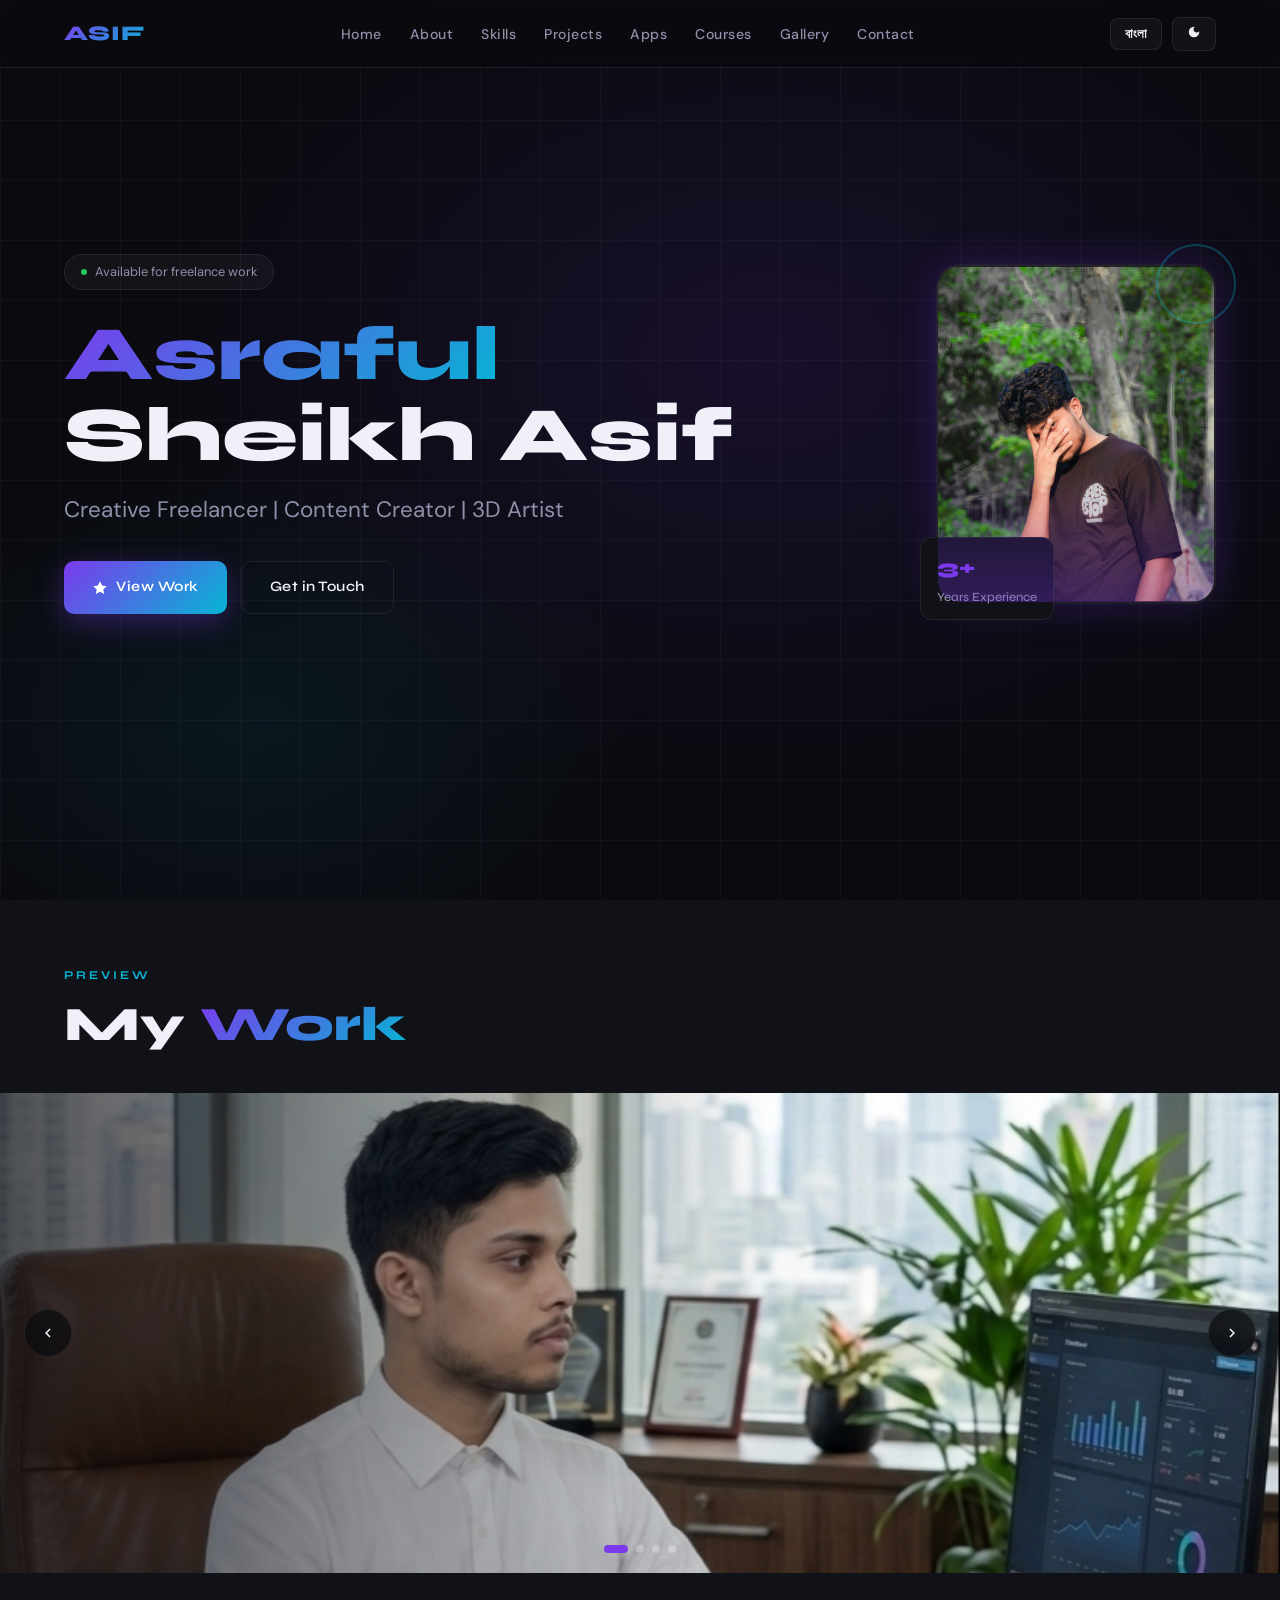
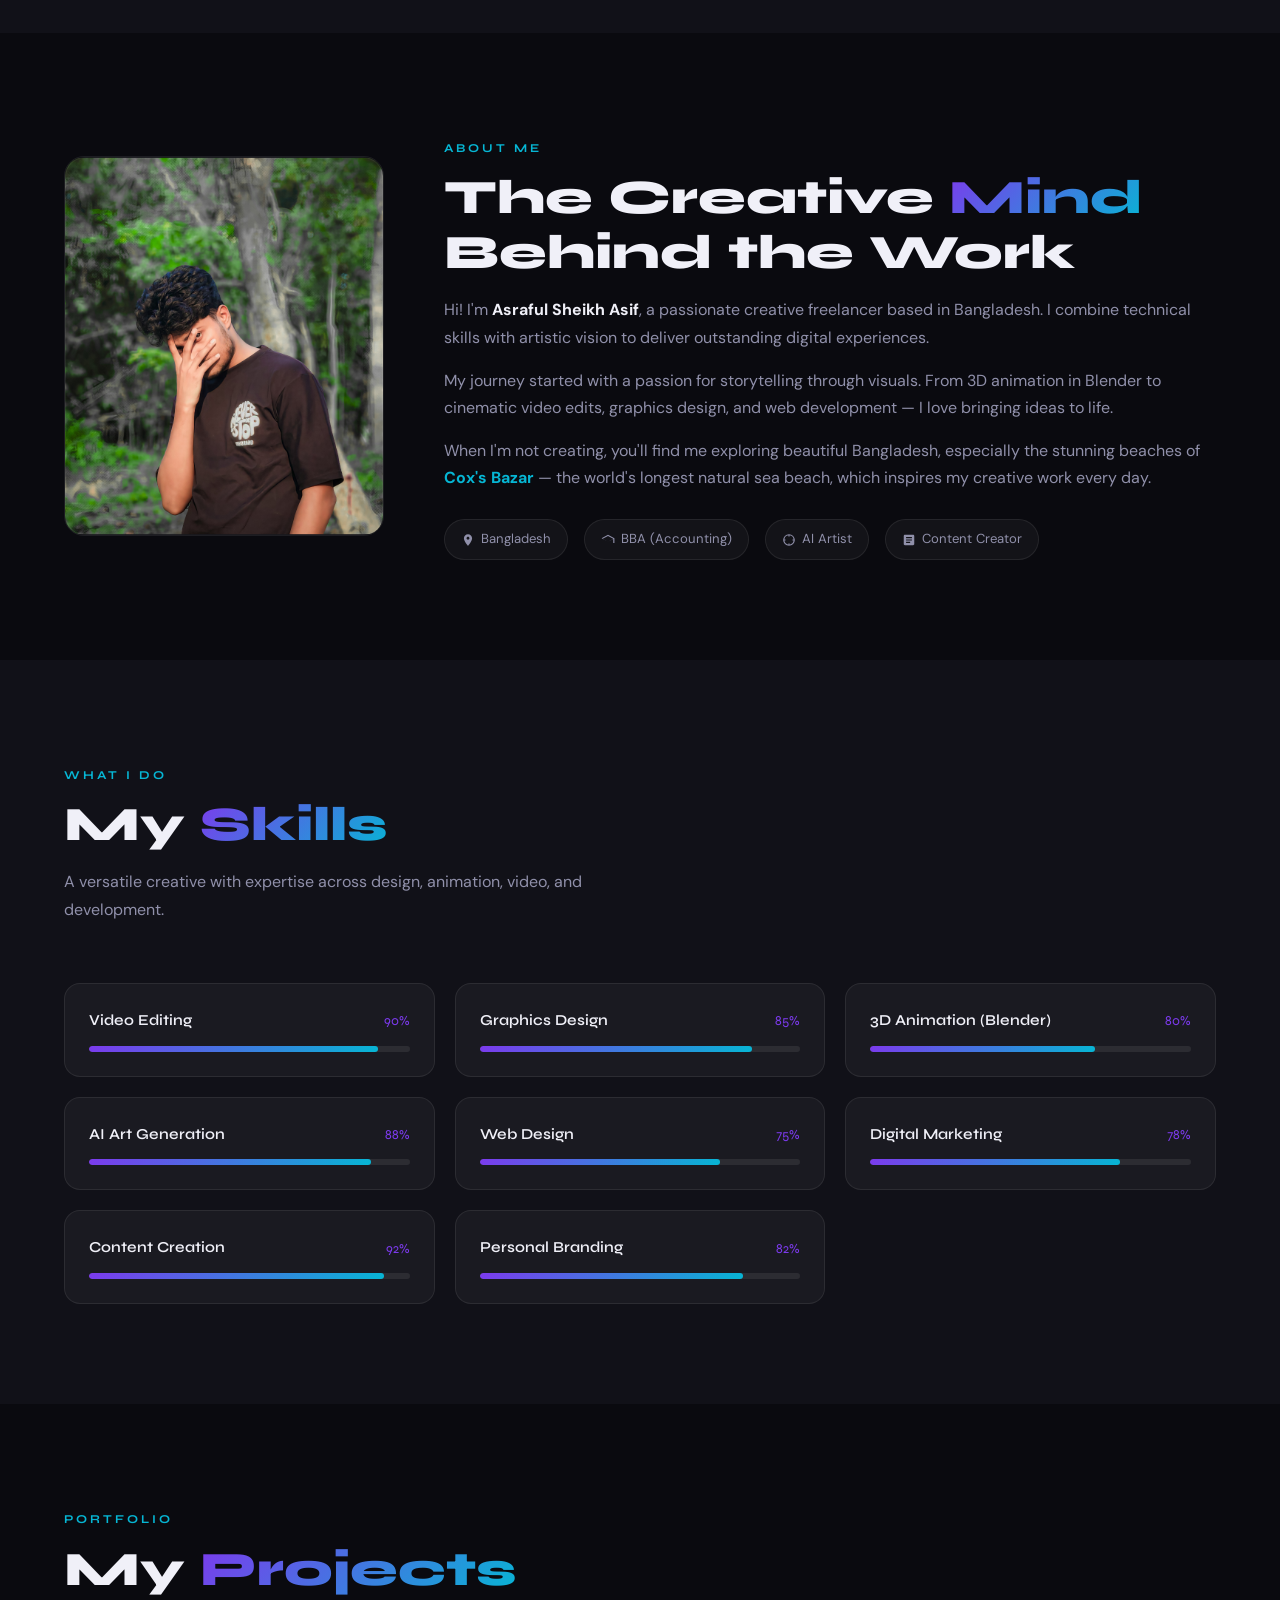
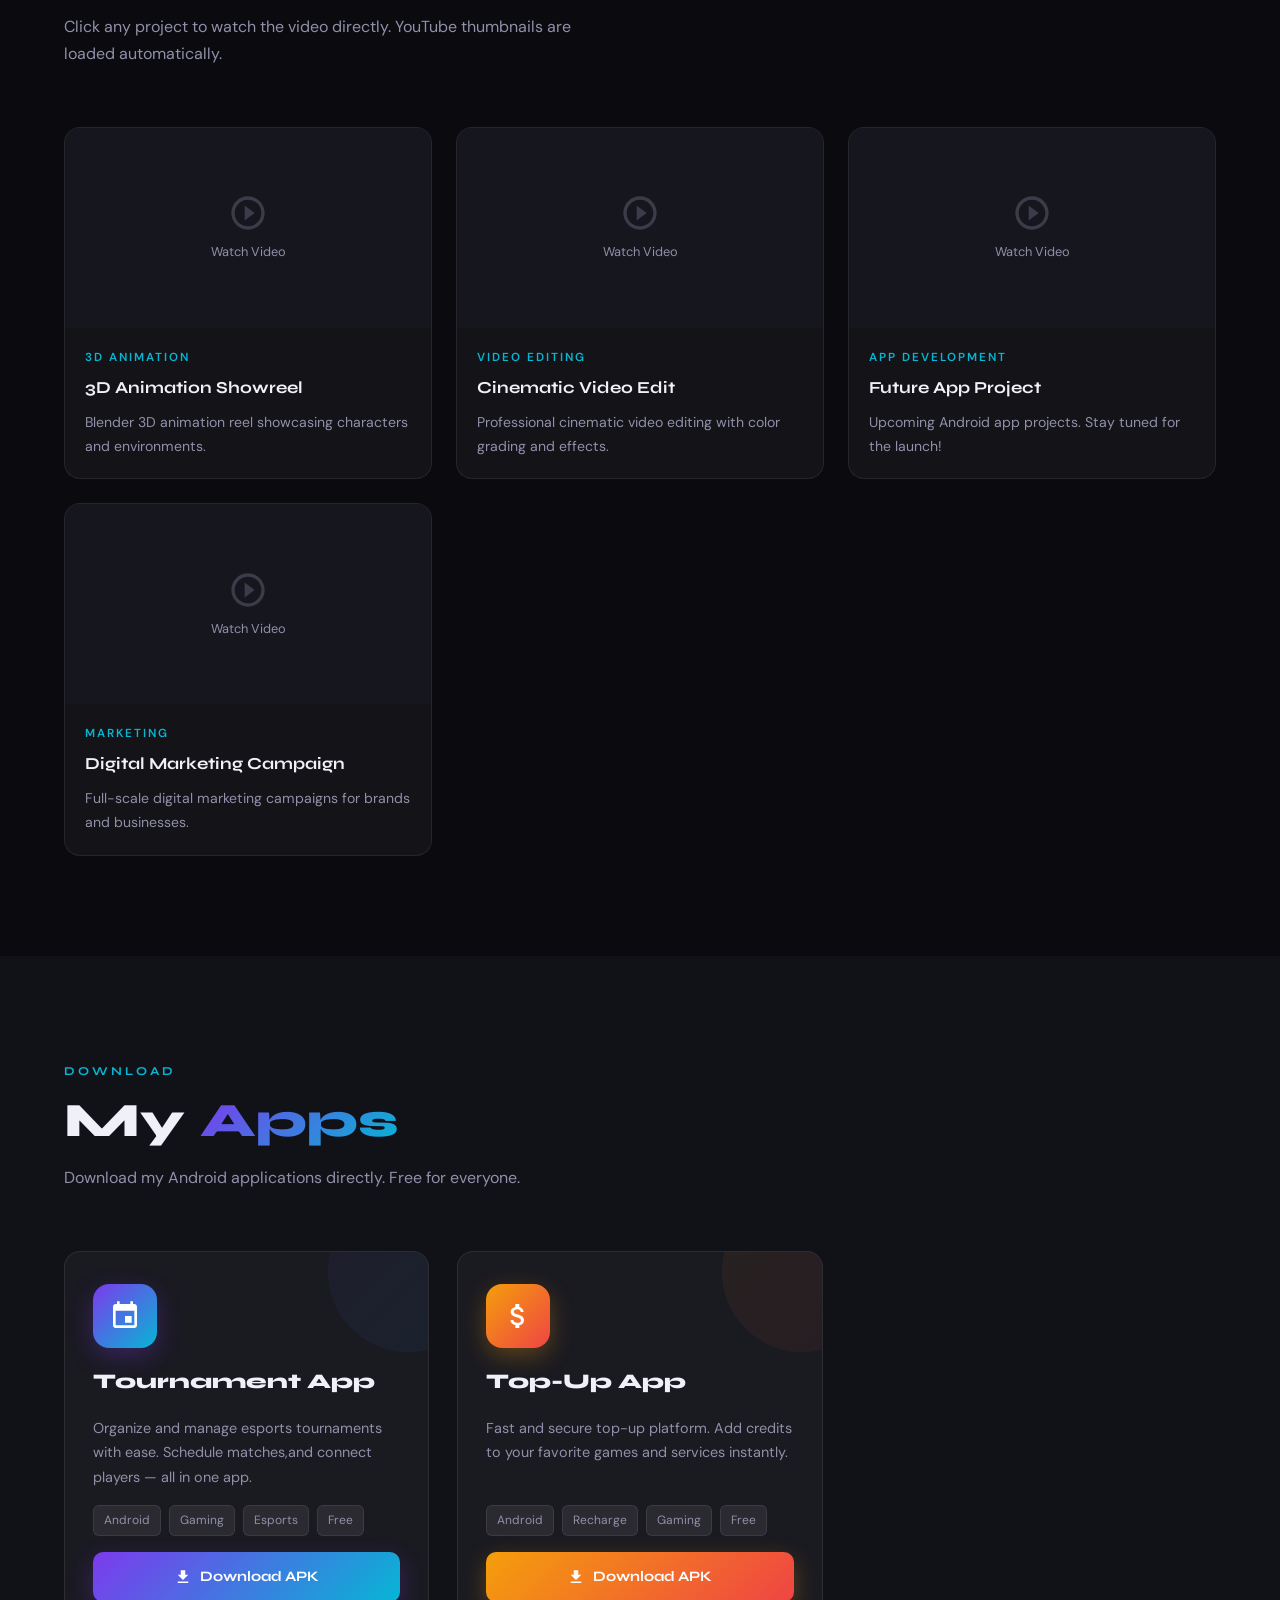
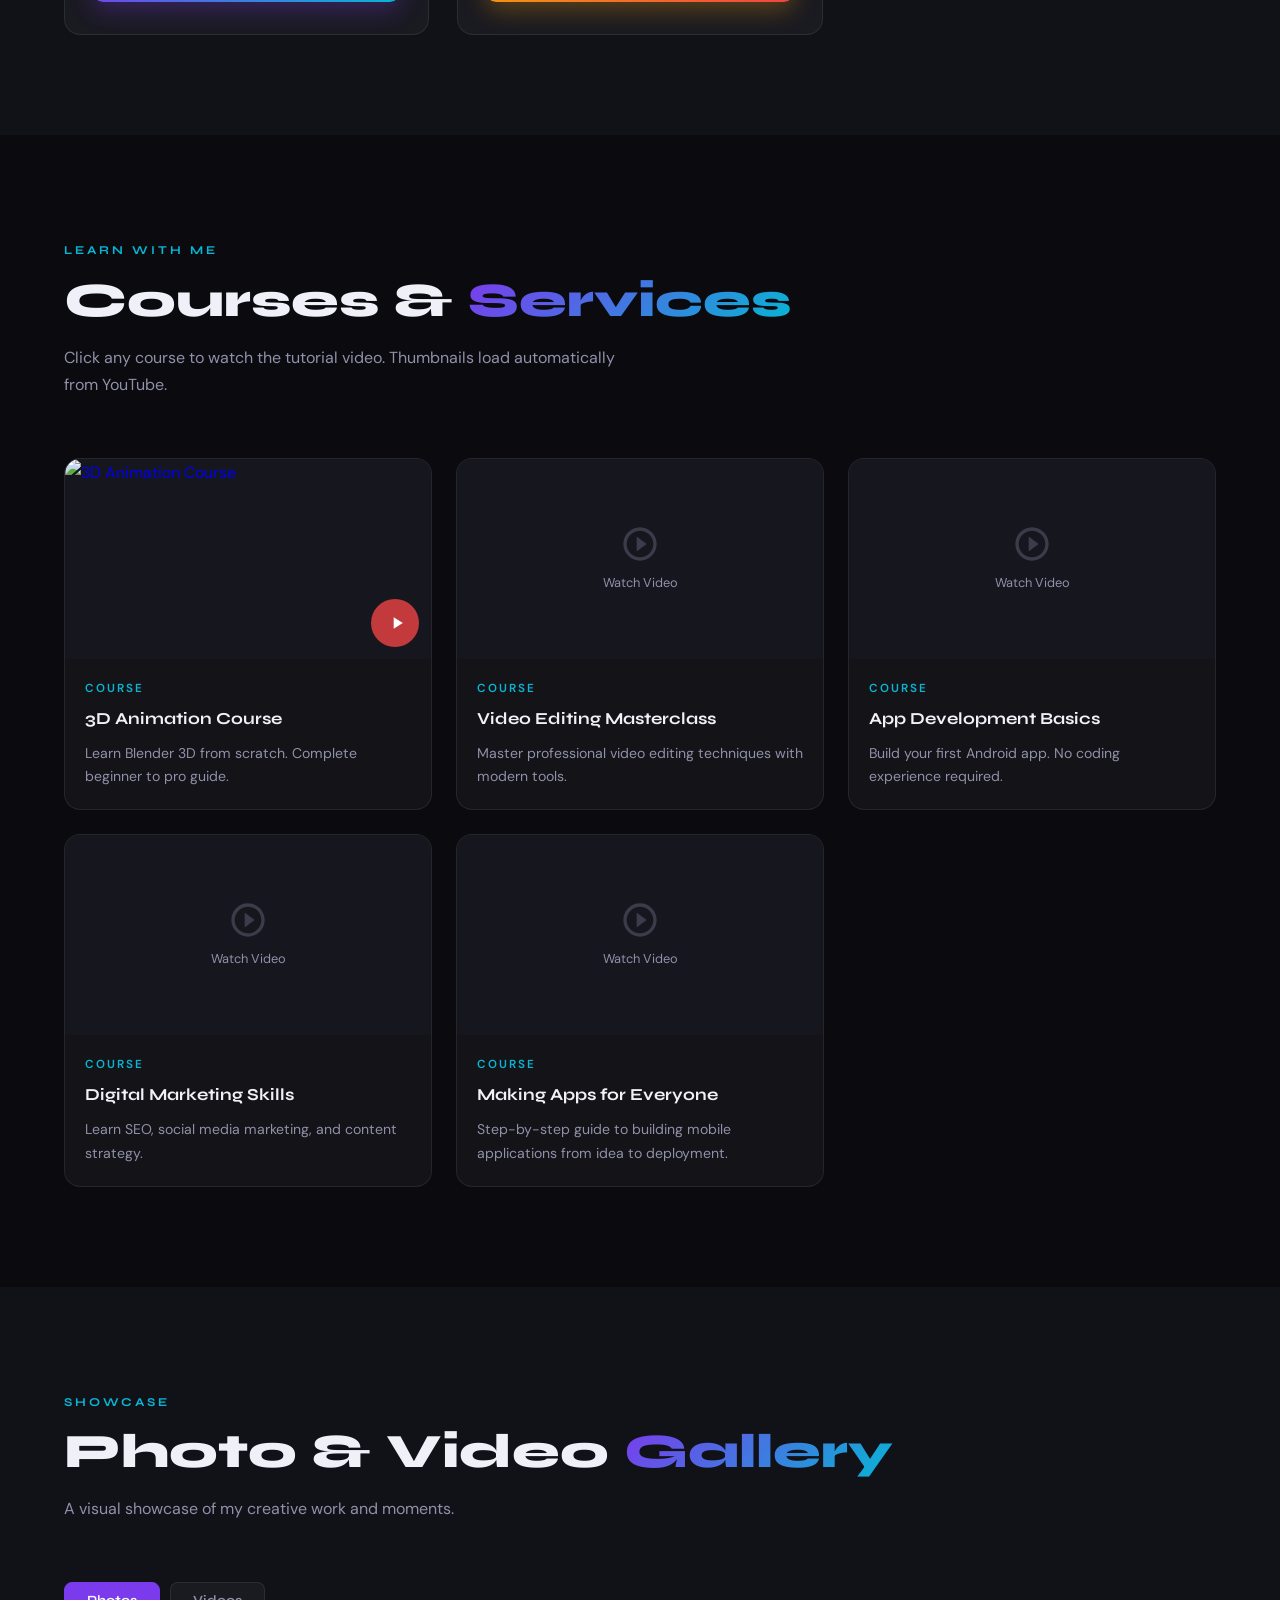
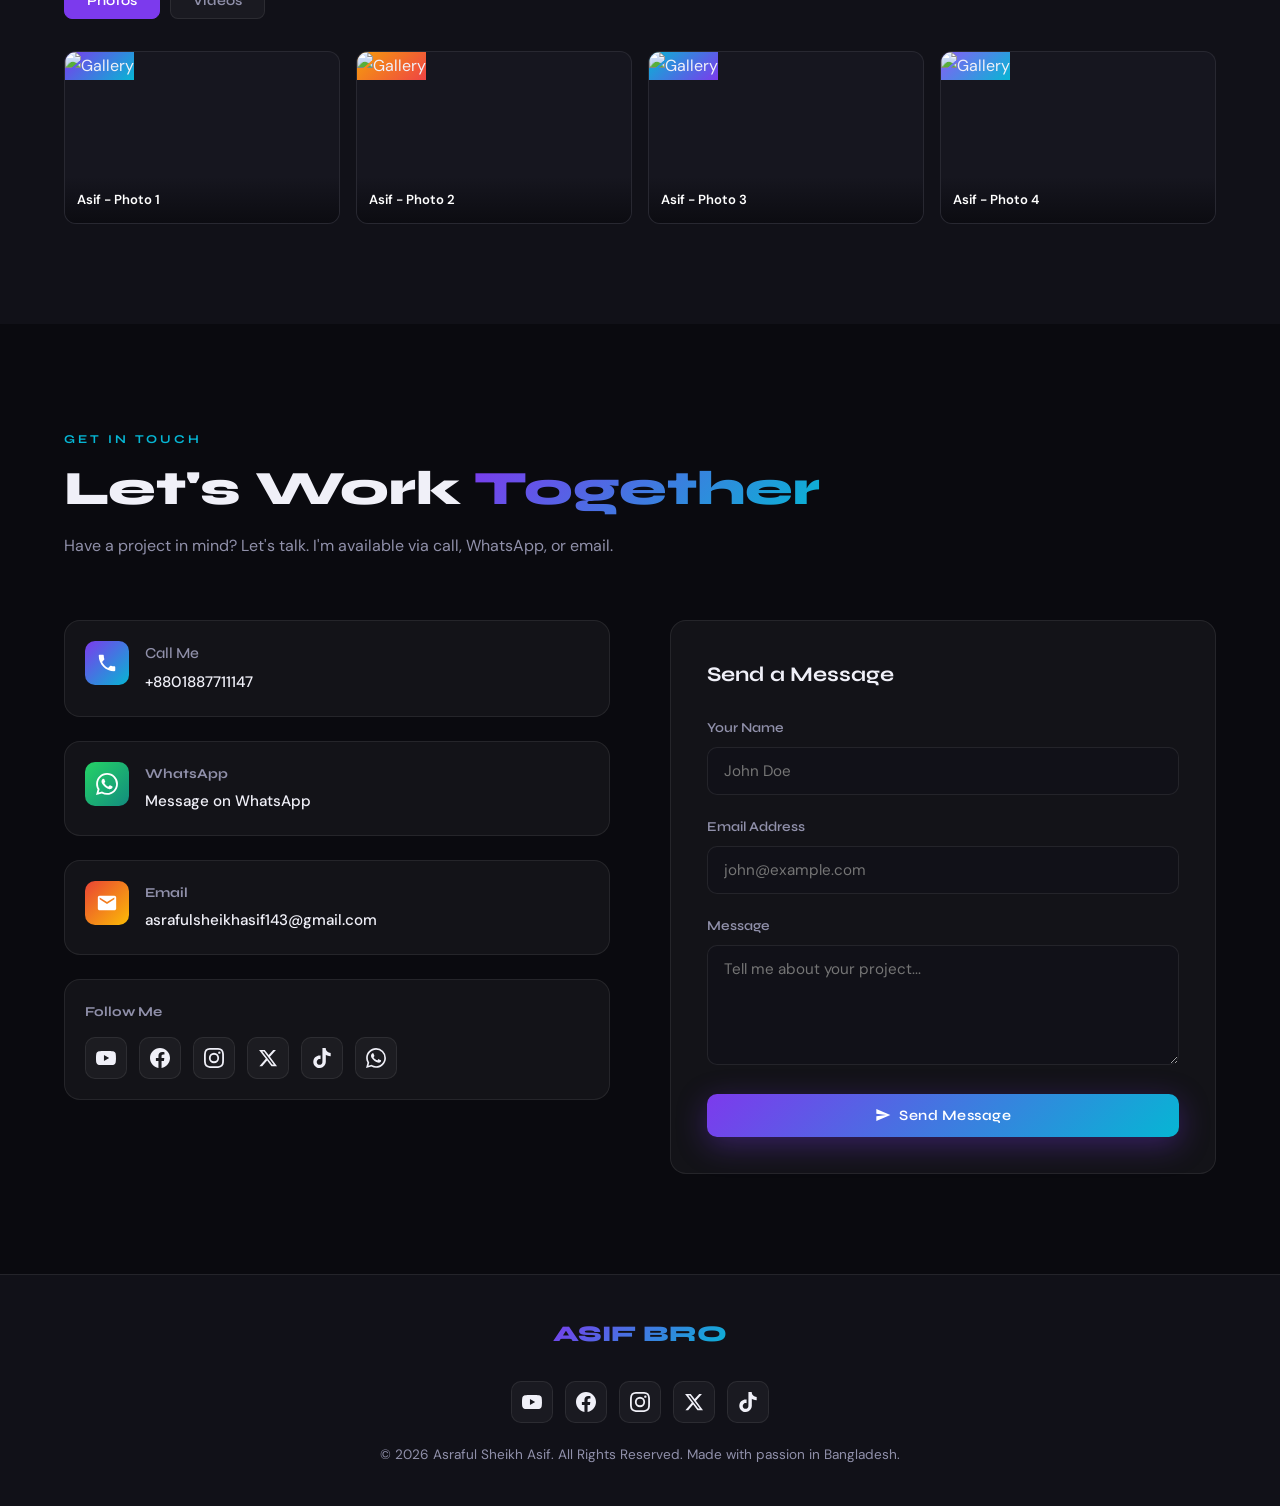
==== commit 2cdb052c: "Update index.html" ====
--- a/index.html
+++ b/index.html
@@ -977,7 +977,7 @@
     <!-- HOW TO ADD VIDEOS: Copy the block below and change the src and label -->
     <div class="gallery-item">
       <video controls preload="none" style="width:100%;height:100%;object-fit:cover">
-        <source src="your-video-1.mp4" type="video/mp4">
+        <source src="https://youtu.be/eNKrfLSWNec?si=Ua-QgTkRw6VvXjrf" type="video/mp4">
       </video>
       <div class="gallery-item-label">My Video 1</div>
     </div>
@@ -1163,7 +1163,7 @@
     title:{en:"3D Animation Course",bn:"থ্রিডি অ্যানিমেশন কোর্স"},
     cat:{en:"Course",bn:"কোর্স"},
     desc:{en:"Learn Blender 3D from scratch. Complete beginner to pro guide.",bn:"স্ক্র্যাচ থেকে ব্লেন্ডার থ্রিডি শিখুন। শুরু থেকে প্রো পর্যন্ত সম্পূর্ণ গাইড।"},
-    url:"https://www.youtube.com/@asifbro143"
+    url:"https://youtu.be/eNKrfLSWNec?si=Ua-QgTkRw6VvXjrf"
   },
   {
     title:{en:"Video Editing Masterclass",bn:"ভিডিও এডিটিং মাস্টারক্লাস"},
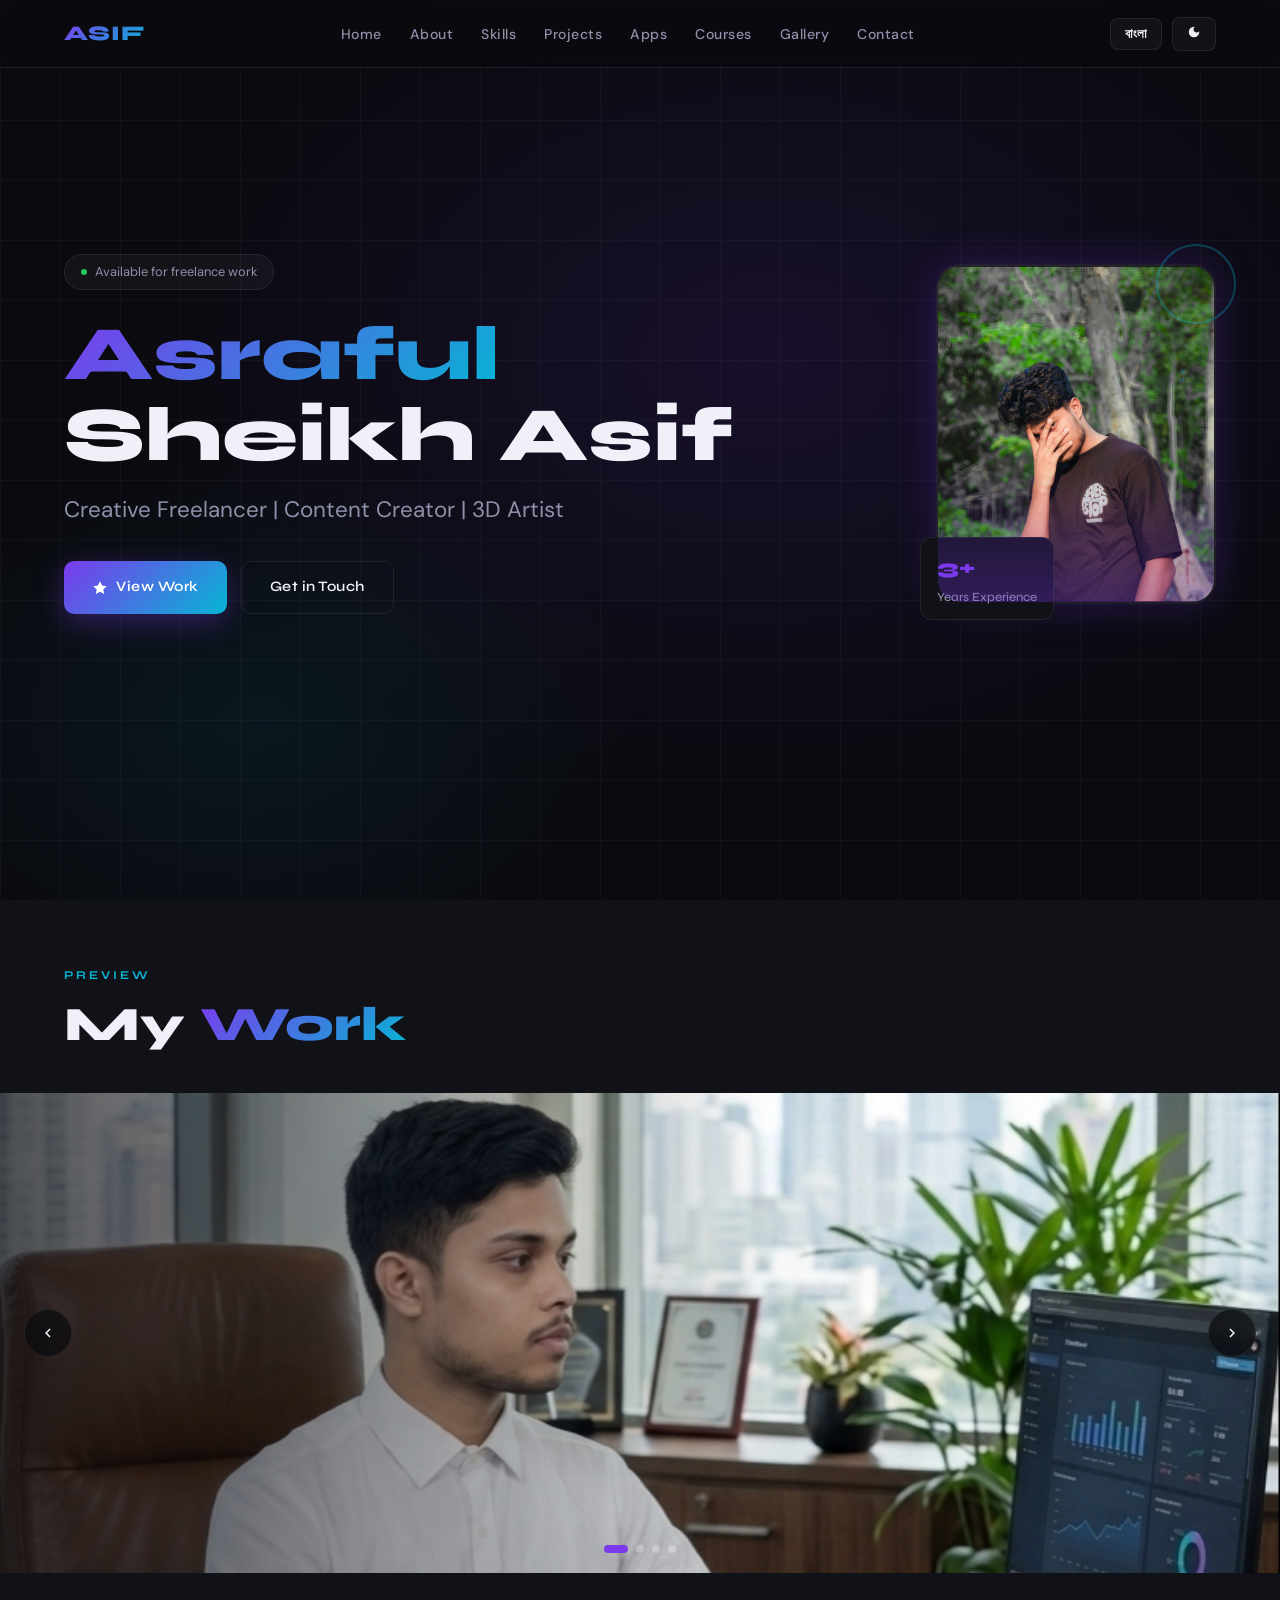
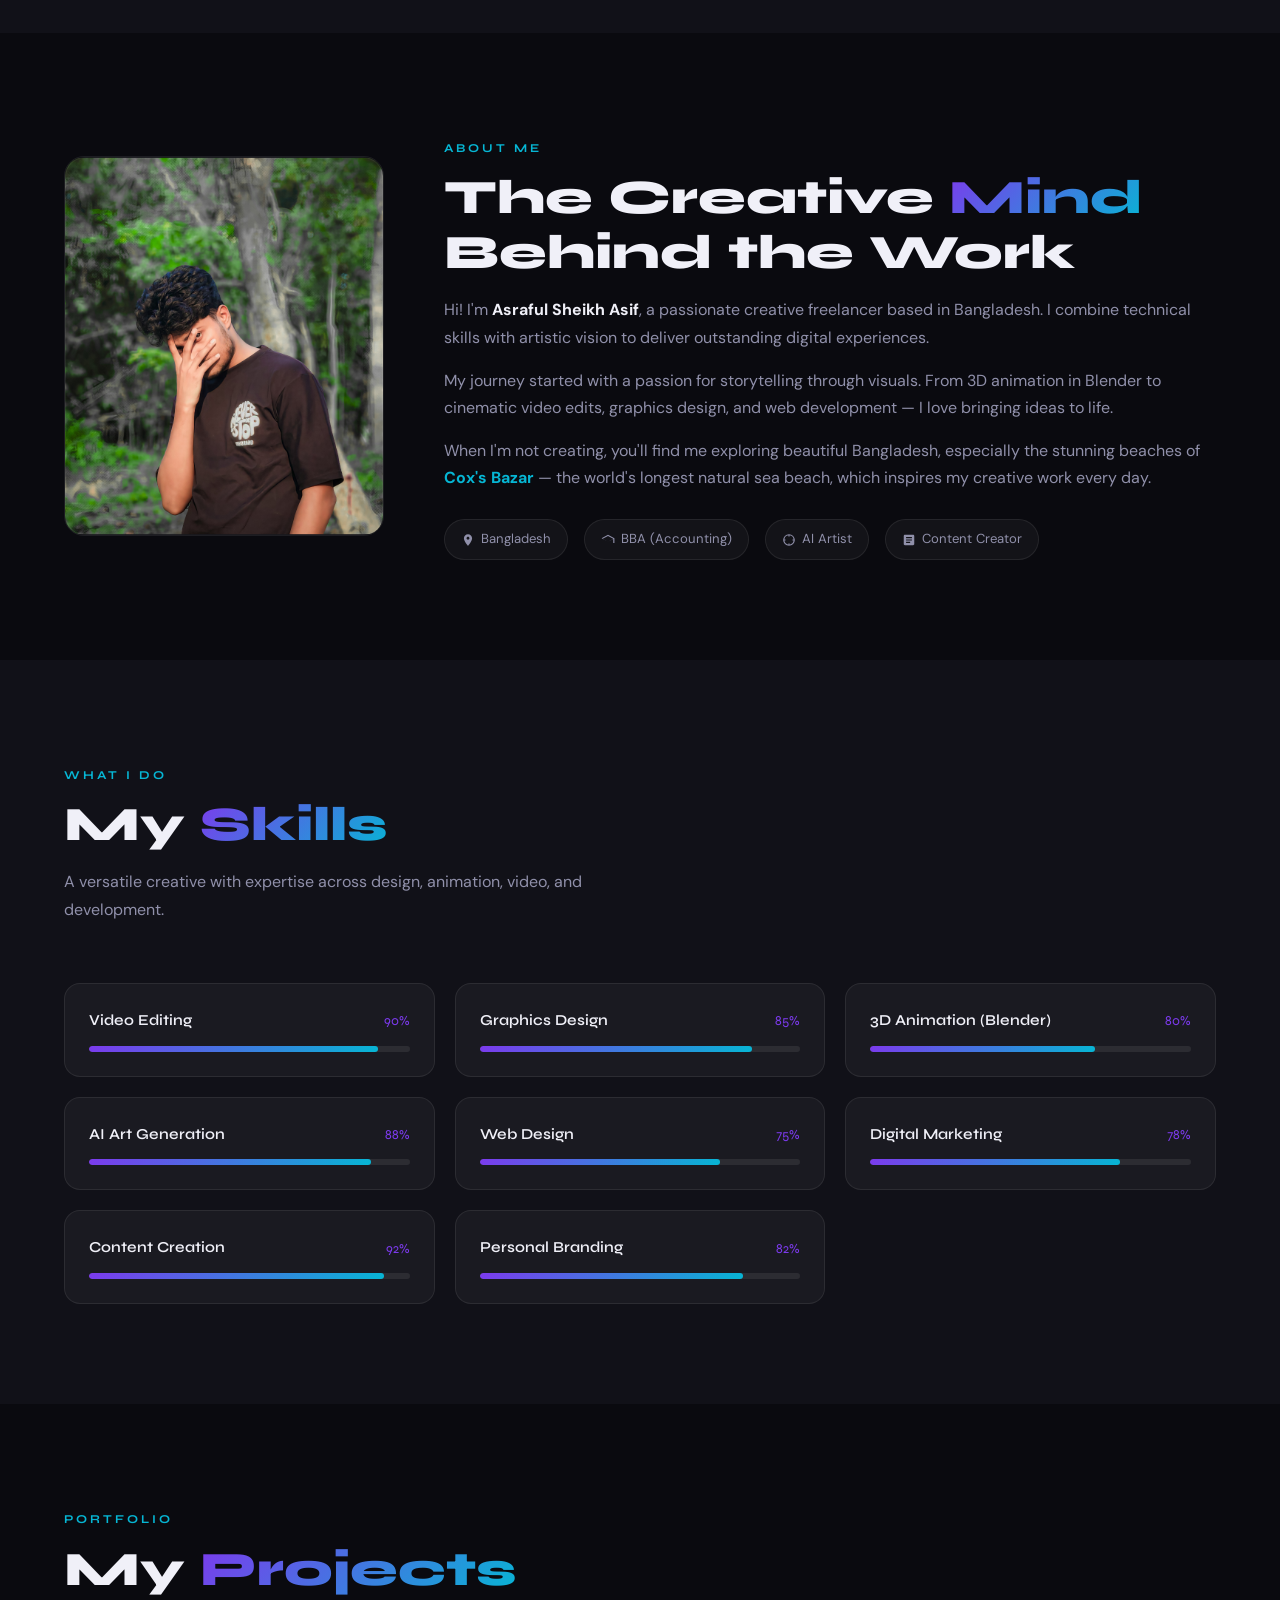
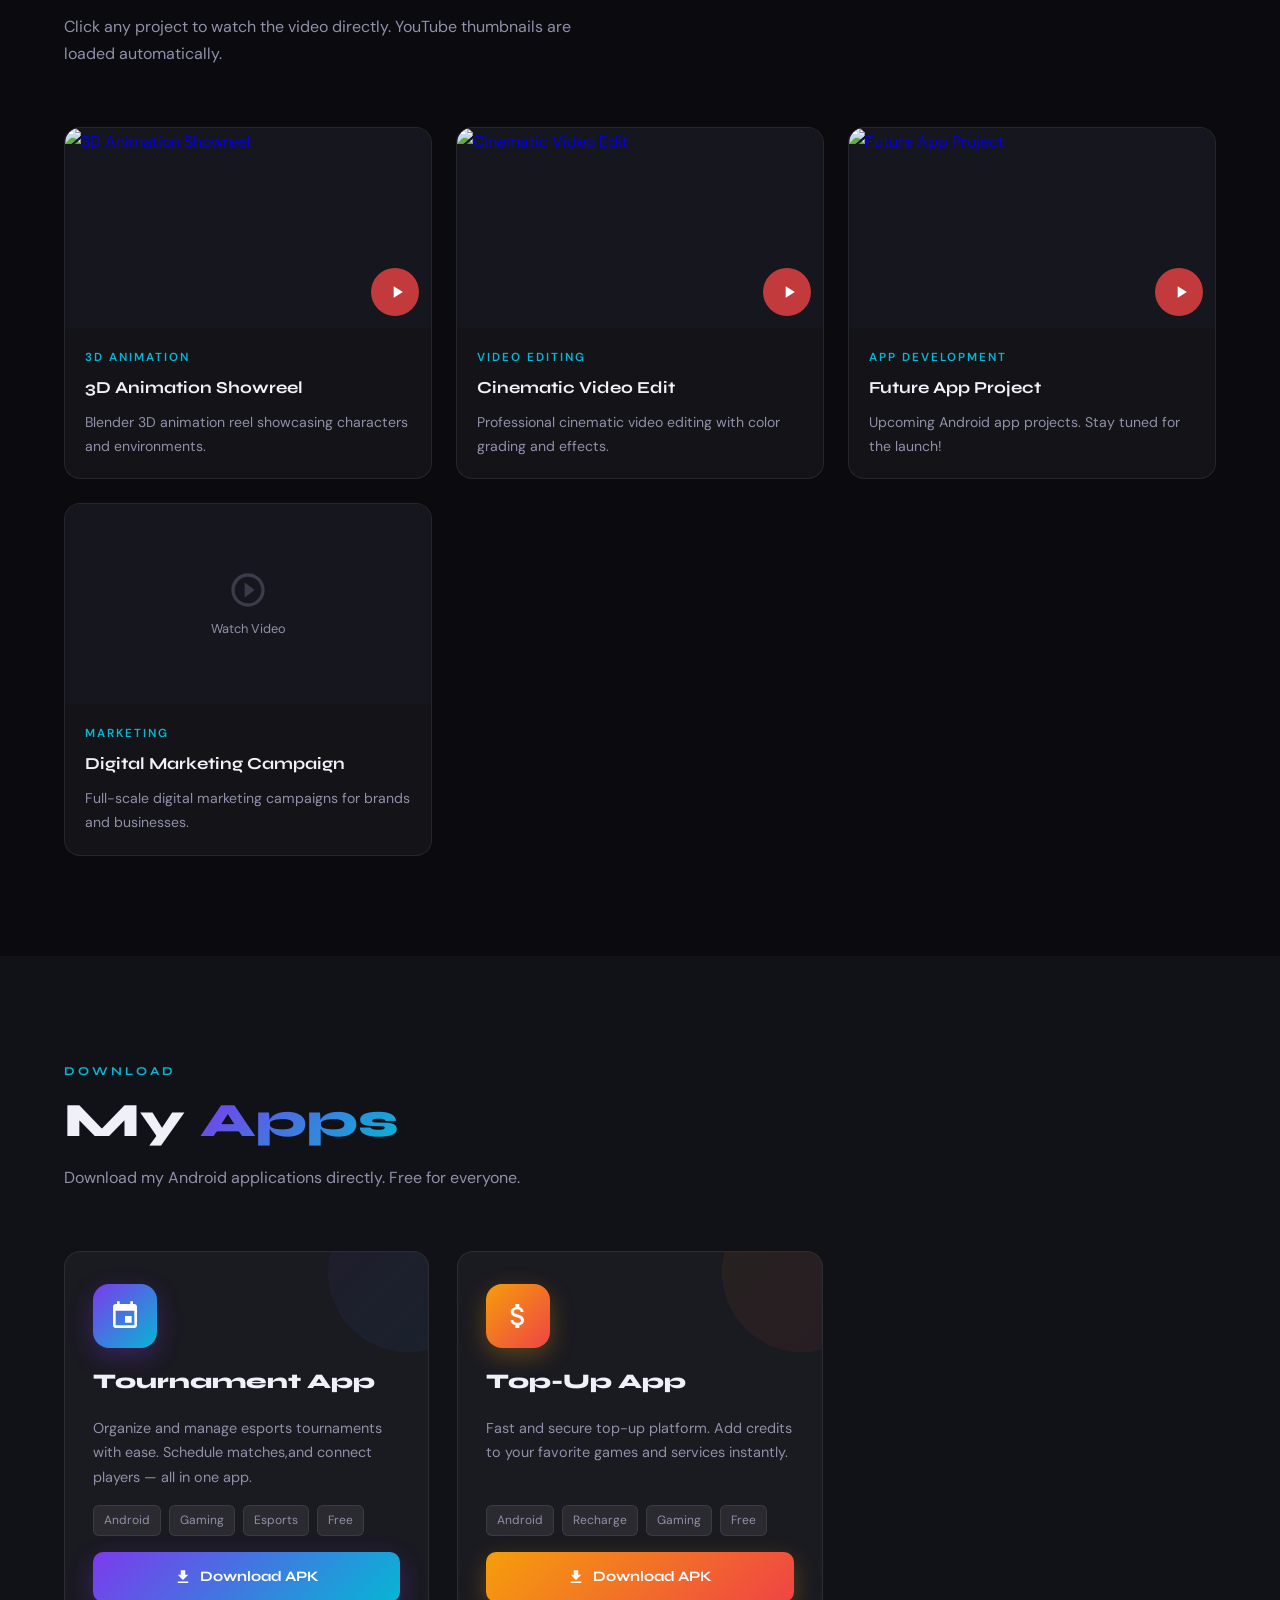
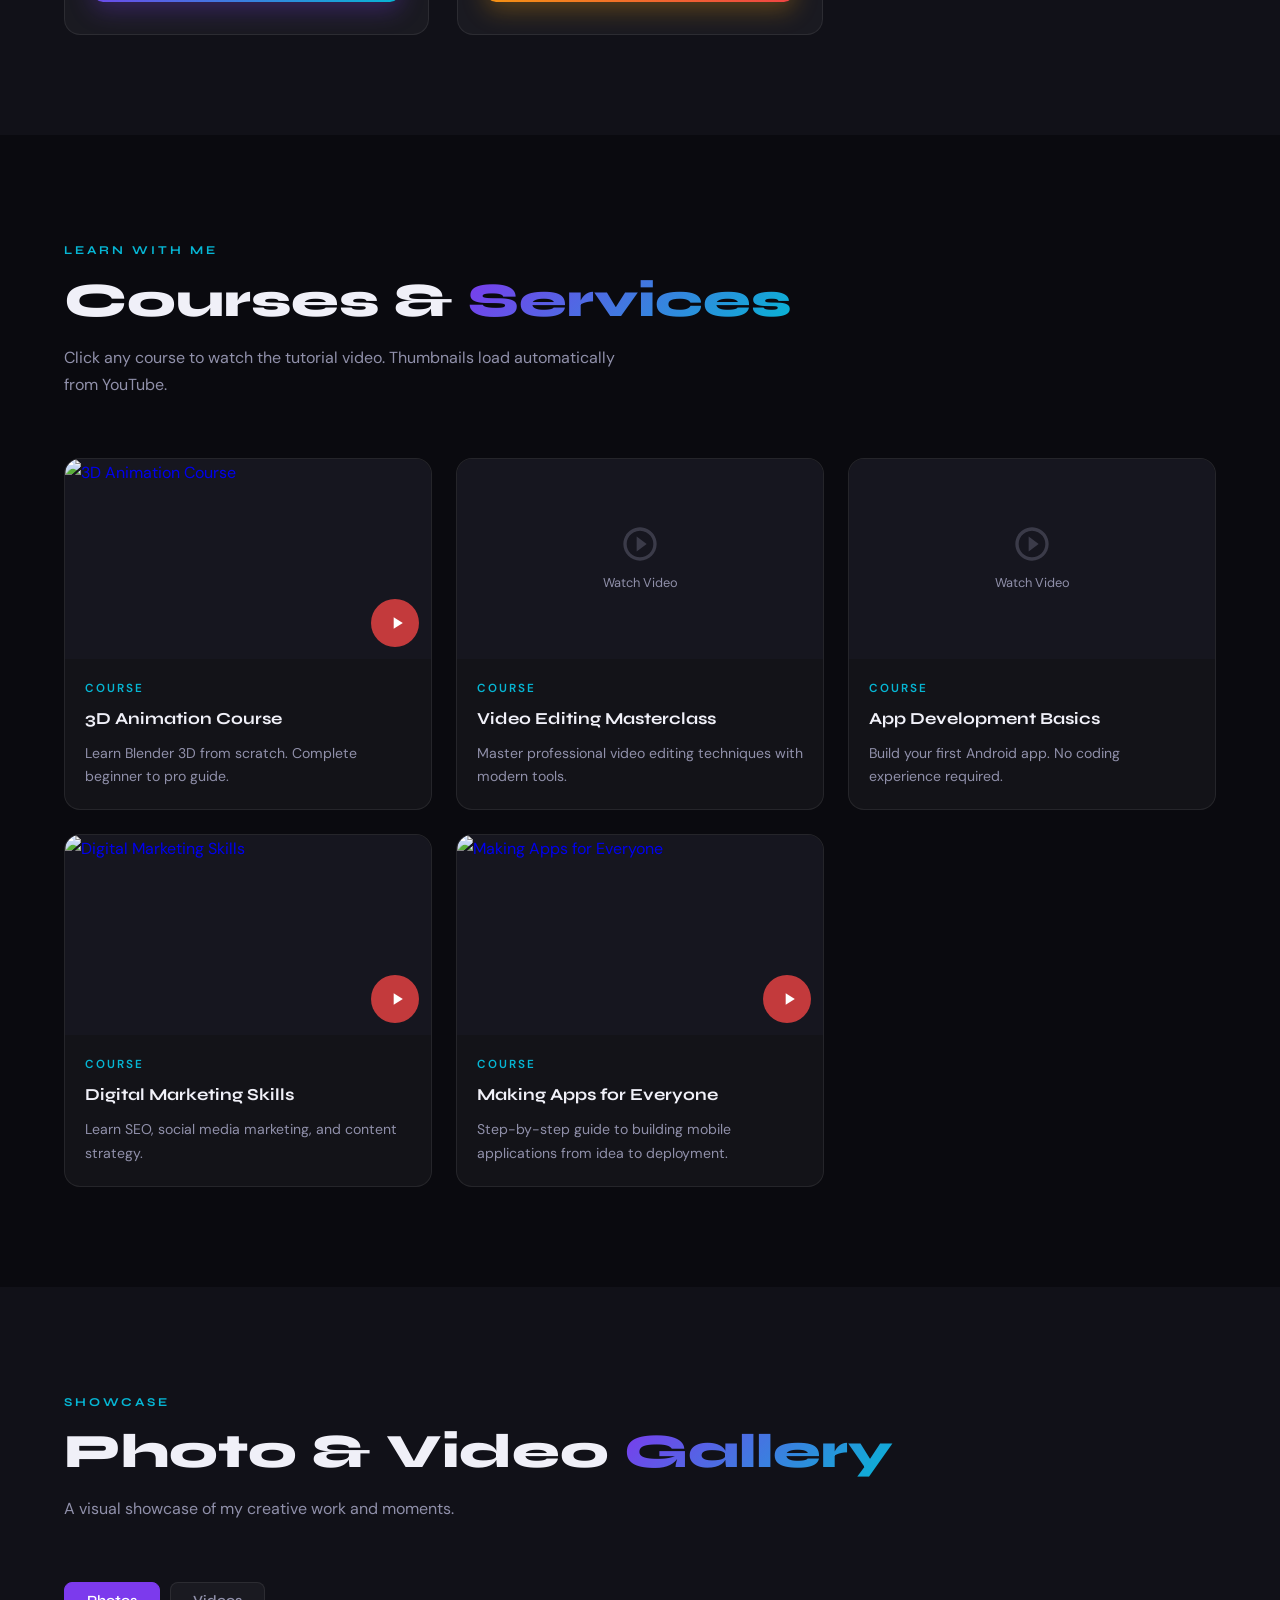
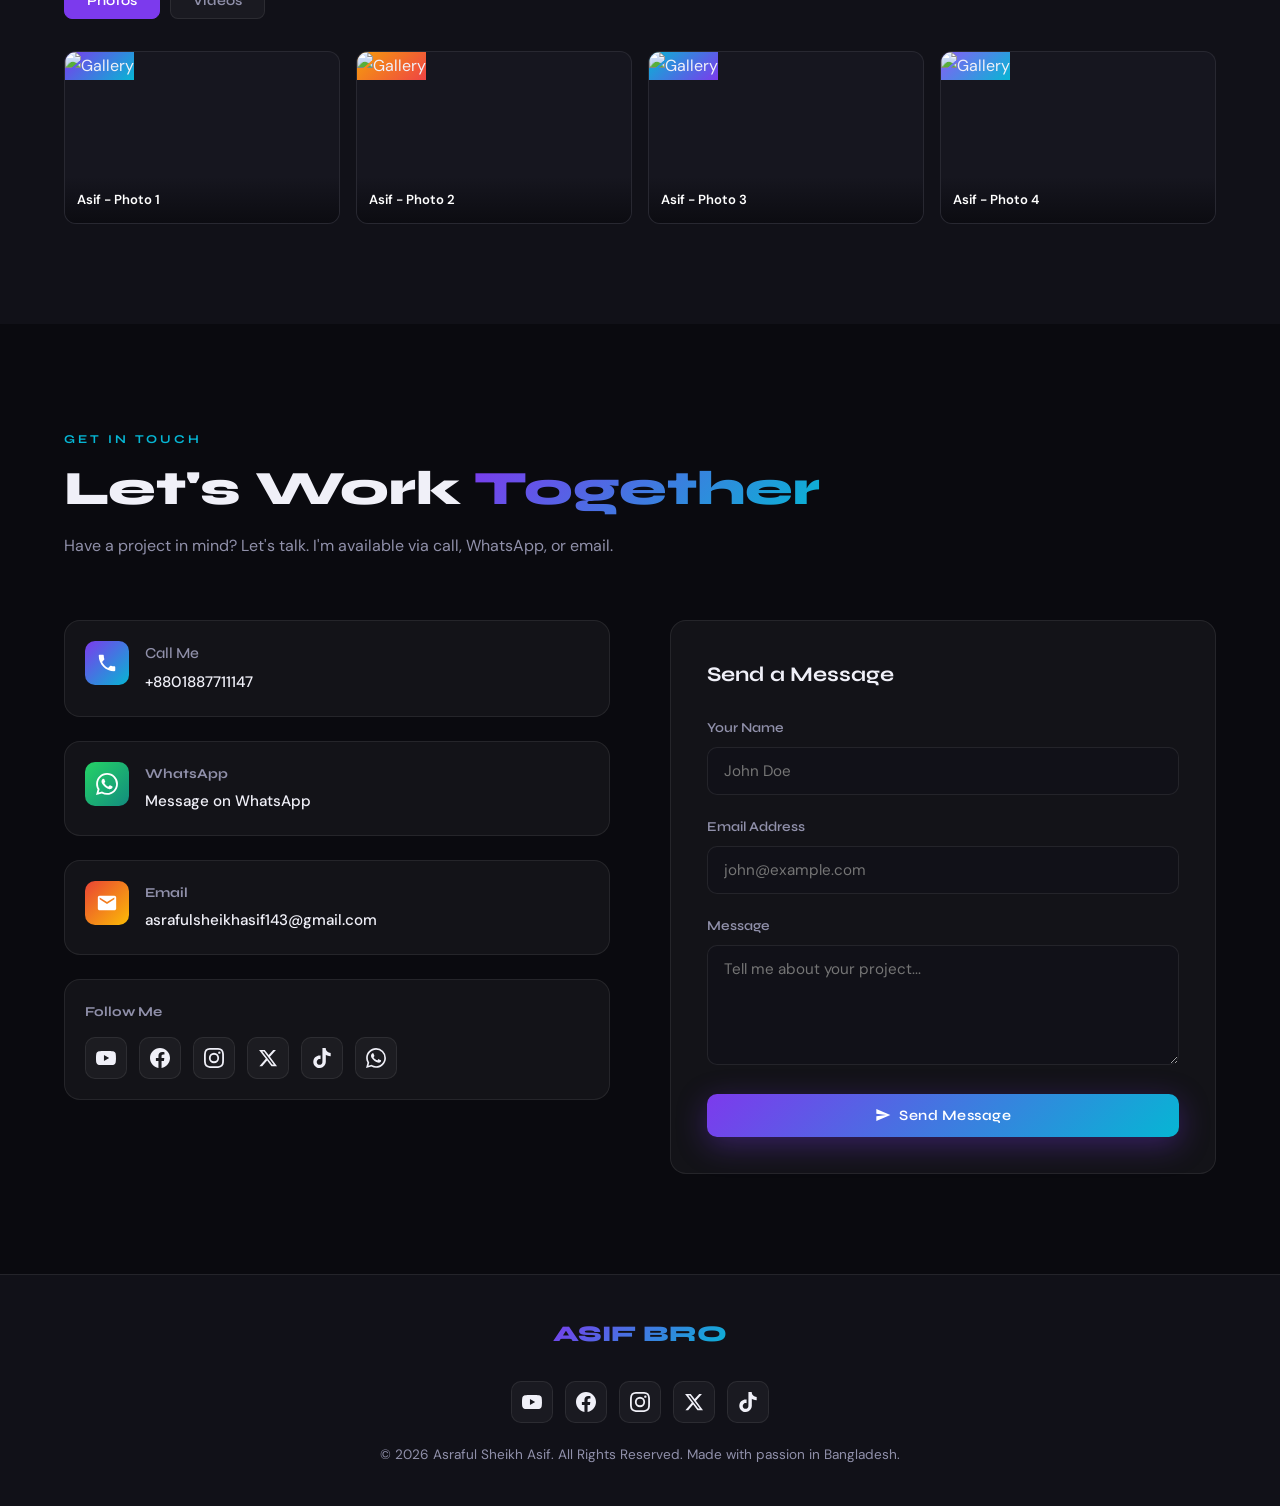
==== commit ec3752c2: "Update index.html" ====
--- a/index.html
+++ b/index.html
@@ -977,7 +977,7 @@
     <!-- HOW TO ADD VIDEOS: Copy the block below and change the src and label -->
     <div class="gallery-item">
       <video controls preload="none" style="width:100%;height:100%;object-fit:cover">
-        <source src="https://youtu.be/eNKrfLSWNec?si=Ua-QgTkRw6VvXjrf" type="video/mp4">
+        <source src="video1.mp4" type="video/mp4">
       </video>
       <div class="gallery-item-label">My Video 1</div>
     </div>
@@ -1135,19 +1135,19 @@
     title:{en:"3D Animation Showreel",bn:"থ্রিডি অ্যানিমেশন শোরিল"},
     cat:{en:"3D Animation",bn:"থ্রিডি অ্যানিমেশন"},
     desc:{en:"Blender 3D animation reel showcasing characters and environments.",bn:"ব্লেন্ডার থ্রিডি অ্যানিমেশন রিল যেখানে চরিত্র ও পরিবেশ প্রদর্শিত।"},
-    url:"https://www.youtube.com/@asifbro143"
+    url:"https://youtu.be/ufElKL7GDKI?si=GCcHT8Md2I8MCYRz"
   },
   {
     title:{en:"Cinematic Video Edit",bn:"সিনেমাটিক ভিডিও এডিট"},
     cat:{en:"Video Editing",bn:"ভিডিও এডিটিং"},
     desc:{en:"Professional cinematic video editing with color grading and effects.",bn:"কালার গ্রেডিং ও ইফেক্টসহ প্রফেশনাল সিনেমাটিক ভিডিও এডিট।"},
-    url:"https://www.youtube.com/@asifbro143"
+    url:"https://youtu.be/m4rx2JOztpg?si=k35vv5KHZunDFFqw"
   },
   {
     title:{en:"Future App Project",bn:"ভবিষ্যৎ অ্যাপ প্রজেক্ট"},
     cat:{en:"App Development",bn:"অ্যাপ ডেভেলপমেন্ট"},
     desc:{en:"Upcoming Android app projects. Stay tuned for the launch!",bn:"আসন্ন অ্যান্ড্রয়েড অ্যাপ প্রজেক্টসমূহ। লঞ্চের জন্য অপেক্ষা করুন!"},
-    url:"https://www.youtube.com/@asifbro143"
+    url:"https://youtu.be/gVcGCPspHtQ?si=-sjTt1LF5NRP7cK3"
   },
   {
     title:{en:"Digital Marketing Campaign",bn:"ডিজিটাল মার্কেটিং ক্যাম্পেইন"},
@@ -1169,25 +1169,25 @@
     title:{en:"Video Editing Masterclass",bn:"ভিডিও এডিটিং মাস্টারক্লাস"},
     cat:{en:"Course",bn:"কোর্স"},
     desc:{en:"Master professional video editing techniques with modern tools.",bn:"আধুনিক টুল দিয়ে প্রফেশনাল ভিডিও এডিটিং কৌশল আয়ত্ত করুন।"},
-    url:"https://www.youtube.com/@asifbro143"
+    url:"https://youtube.com/playlist?list=PLstDlXFjnsVpfEqTDLdVymyAZTEkxFuJd&si=Rx8ZgR2MlfwL6oMB"
   },
   {
     title:{en:"App Development Basics",bn:"অ্যাপ ডেভেলপমেন্ট বেসিক"},
     cat:{en:"Course",bn:"কোর্স"},
     desc:{en:"Build your first Android app. No coding experience required.",bn:"আপনার প্রথম অ্যান্ড্রয়েড অ্যাপ তৈরি করুন। কোনো কোডিং অভিজ্ঞতা লাগবে না।"},
-    url:"https://www.youtube.com/@asifbro143"
+    url:"https://youtube.com/playlist?list=PLzHzHuEcLLzDh7koqhZJMrE879XzLAfo4&si=9xRTLb9k3So_ItuX"
   },
   {
     title:{en:"Digital Marketing Skills",bn:"ডিজিটাল মার্কেটিং স্কিল"},
     cat:{en:"Course",bn:"কোর্স"},
     desc:{en:"Learn SEO, social media marketing, and content strategy.",bn:"এসইও, সোশ্যাল মিডিয়া মার্কেটিং এবং কন্টেন্ট স্ট্র্যাটেজি শিখুন।"},
-    url:"https://www.youtube.com/@asifbro143"
+    url:"https://youtu.be/GWHLosmkyjM?si=p7FlJ5uim1i2MPEo"
   },
   {
     title:{en:"Making Apps for Everyone",bn:"সবার জন্য অ্যাপ তৈরি"},
     cat:{en:"Course",bn:"কোর্স"},
     desc:{en:"Step-by-step guide to building mobile applications from idea to deployment.",bn:"ধারণা থেকে ডেপ্লয়মেন্ট পর্যন্ত মোবাইল অ্যাপ তৈরির ধাপে ধাপে গাইড।"},
-    url:"https://www.youtube.com/@asifbro143"
+    url:"https://youtu.be/u64gyCdqawU?si=mvAFCh2qhMZ_vP83"
   }
 ];
 
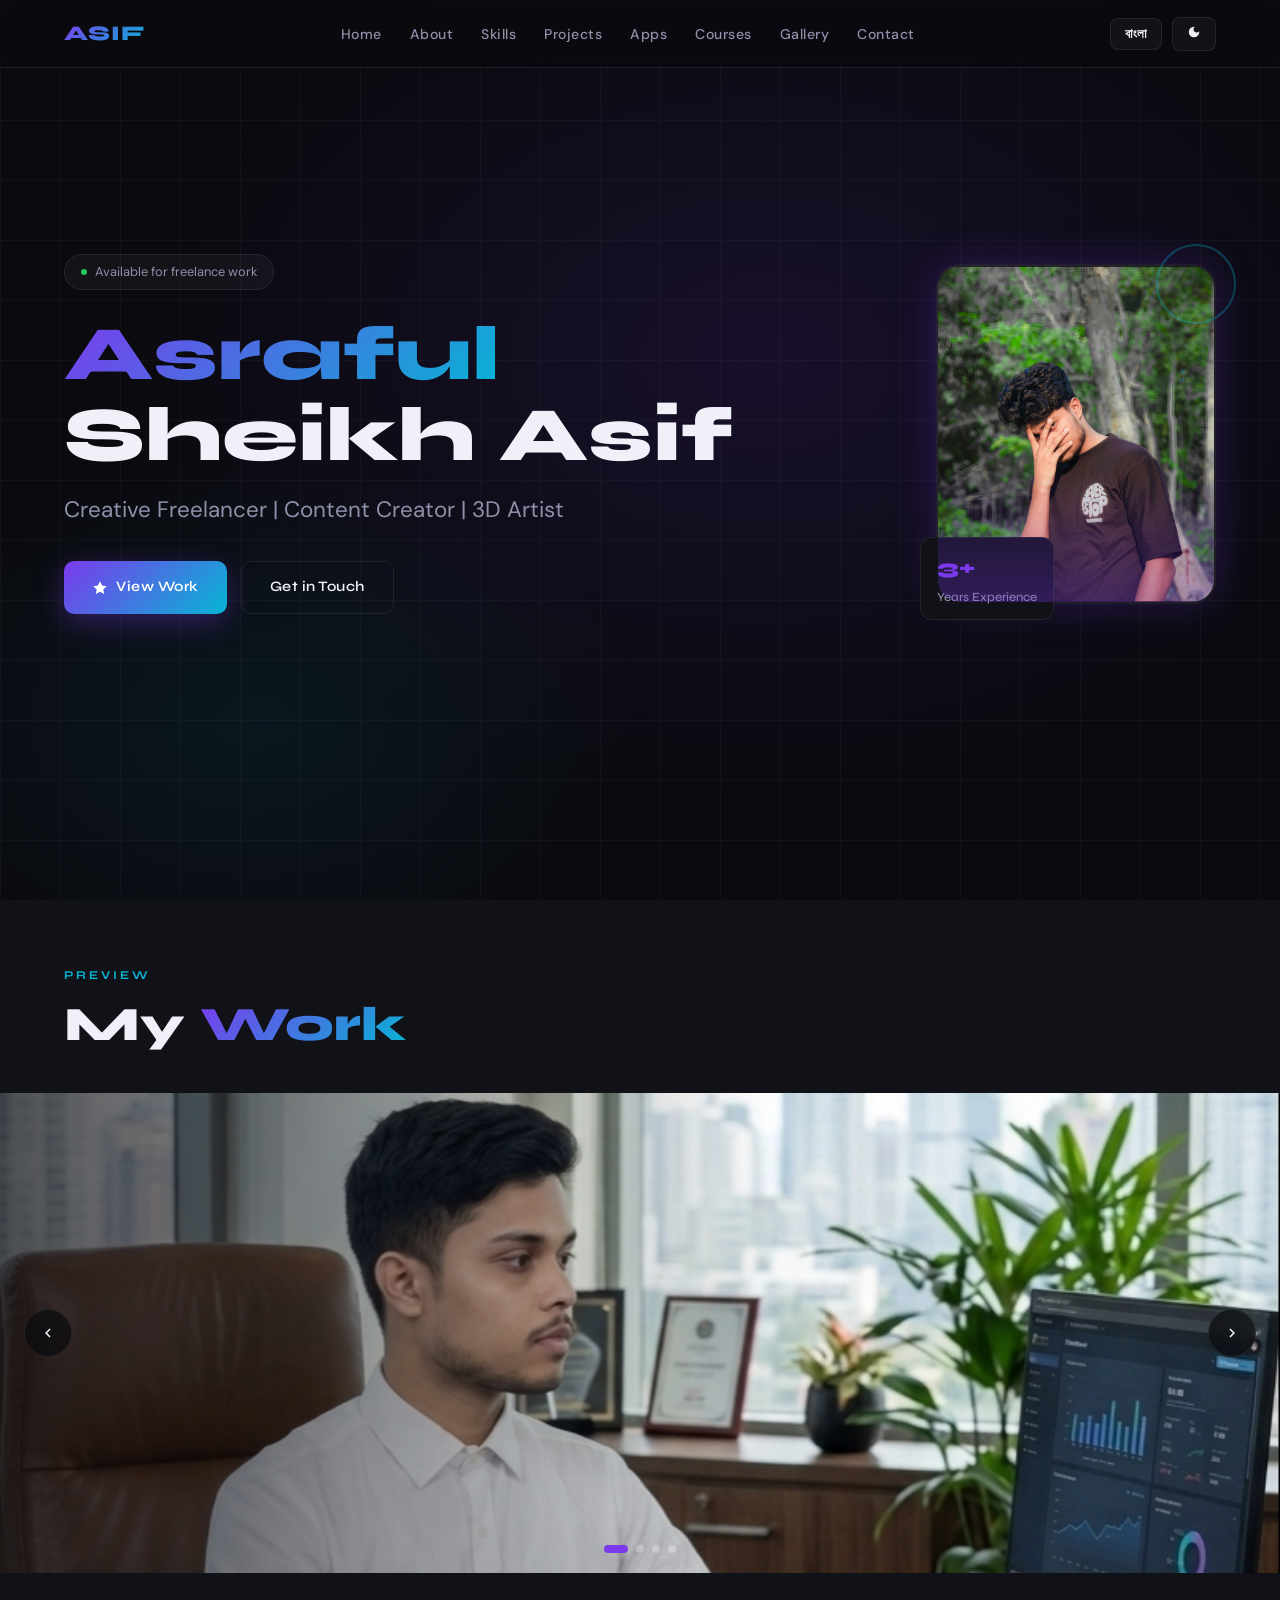
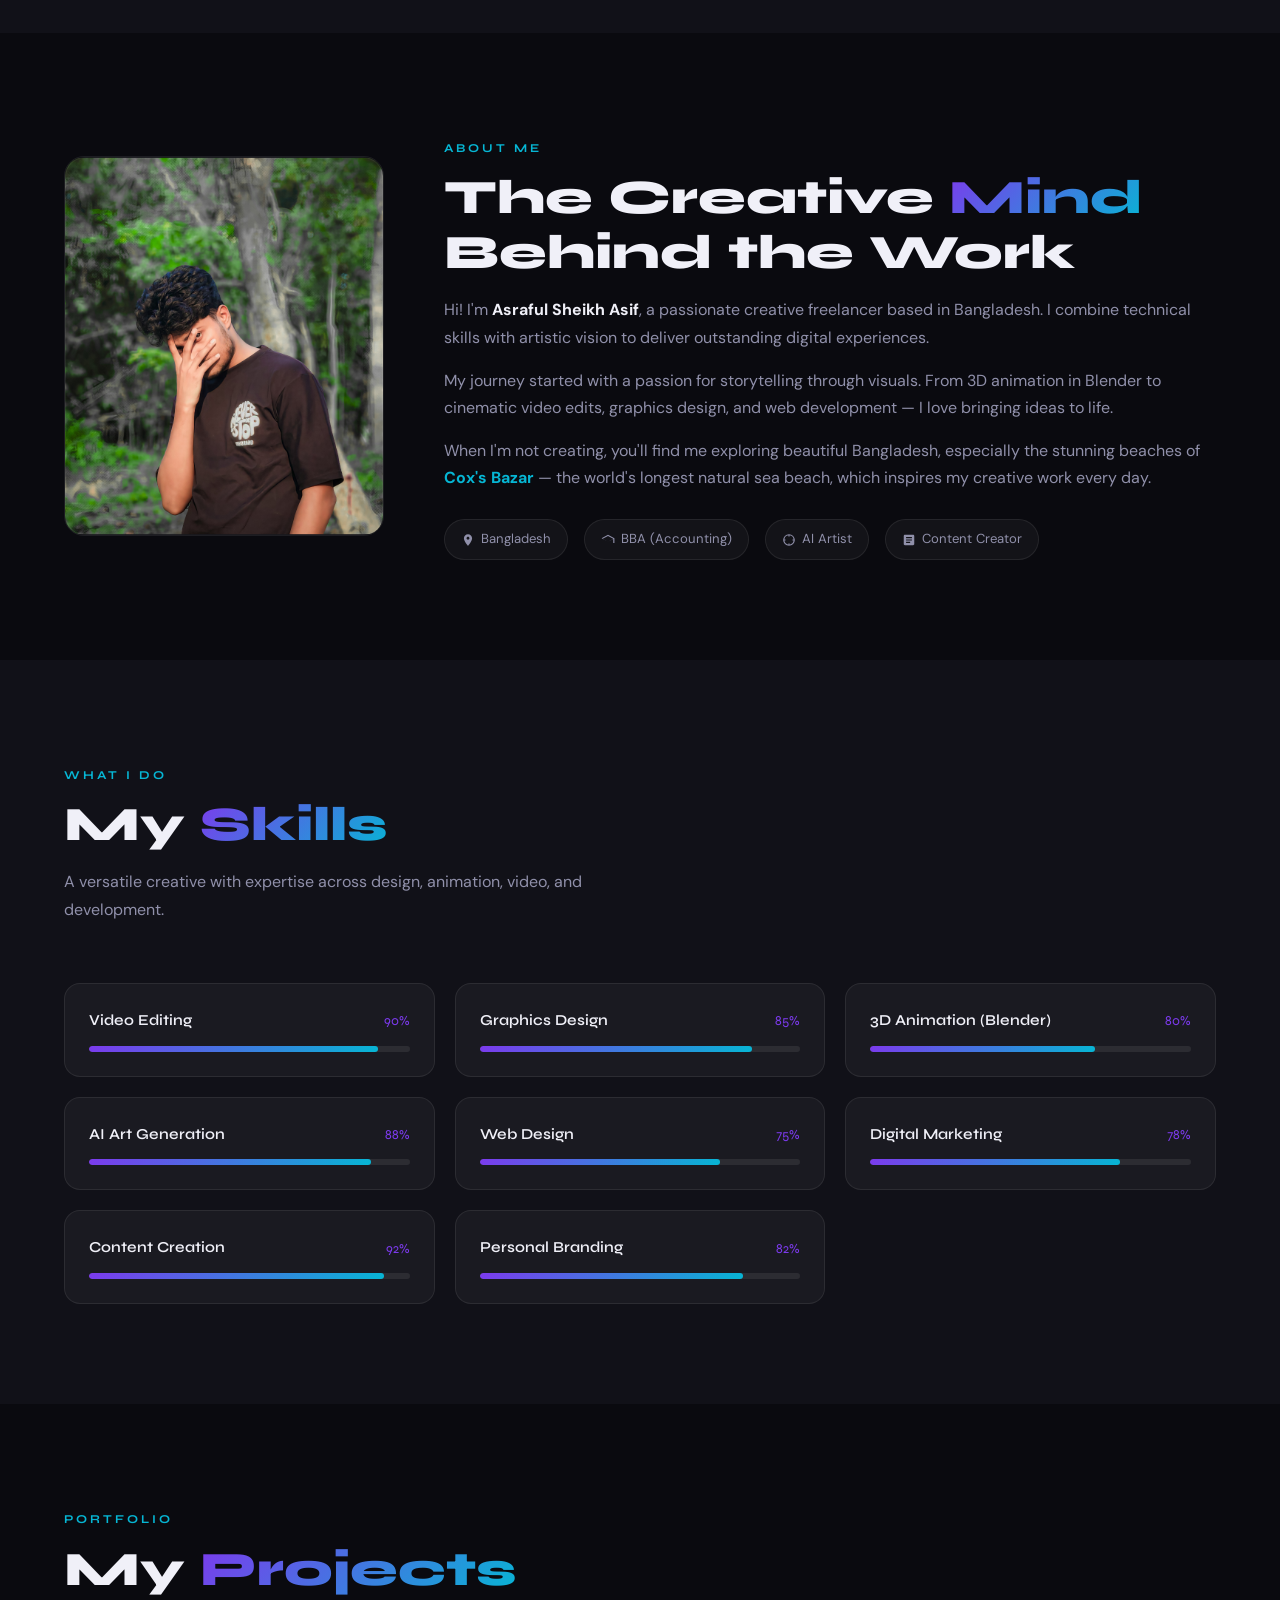
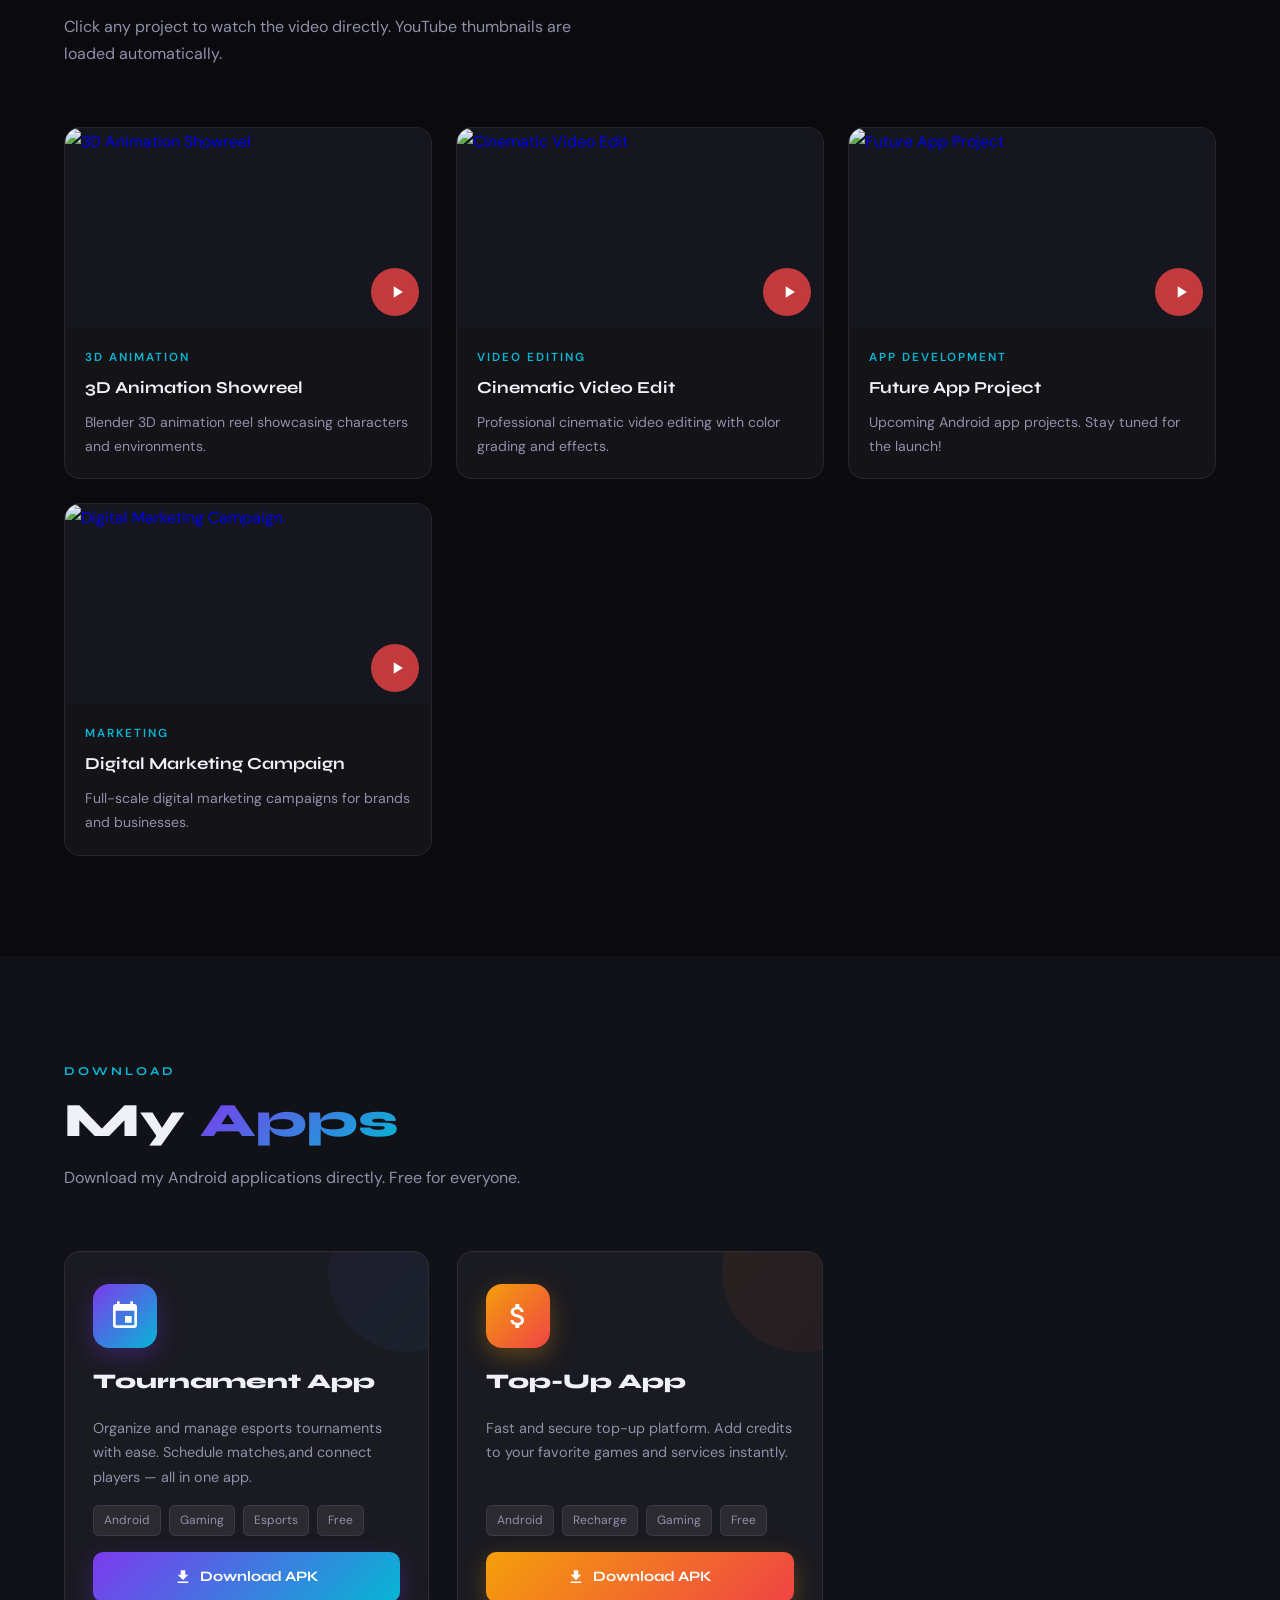
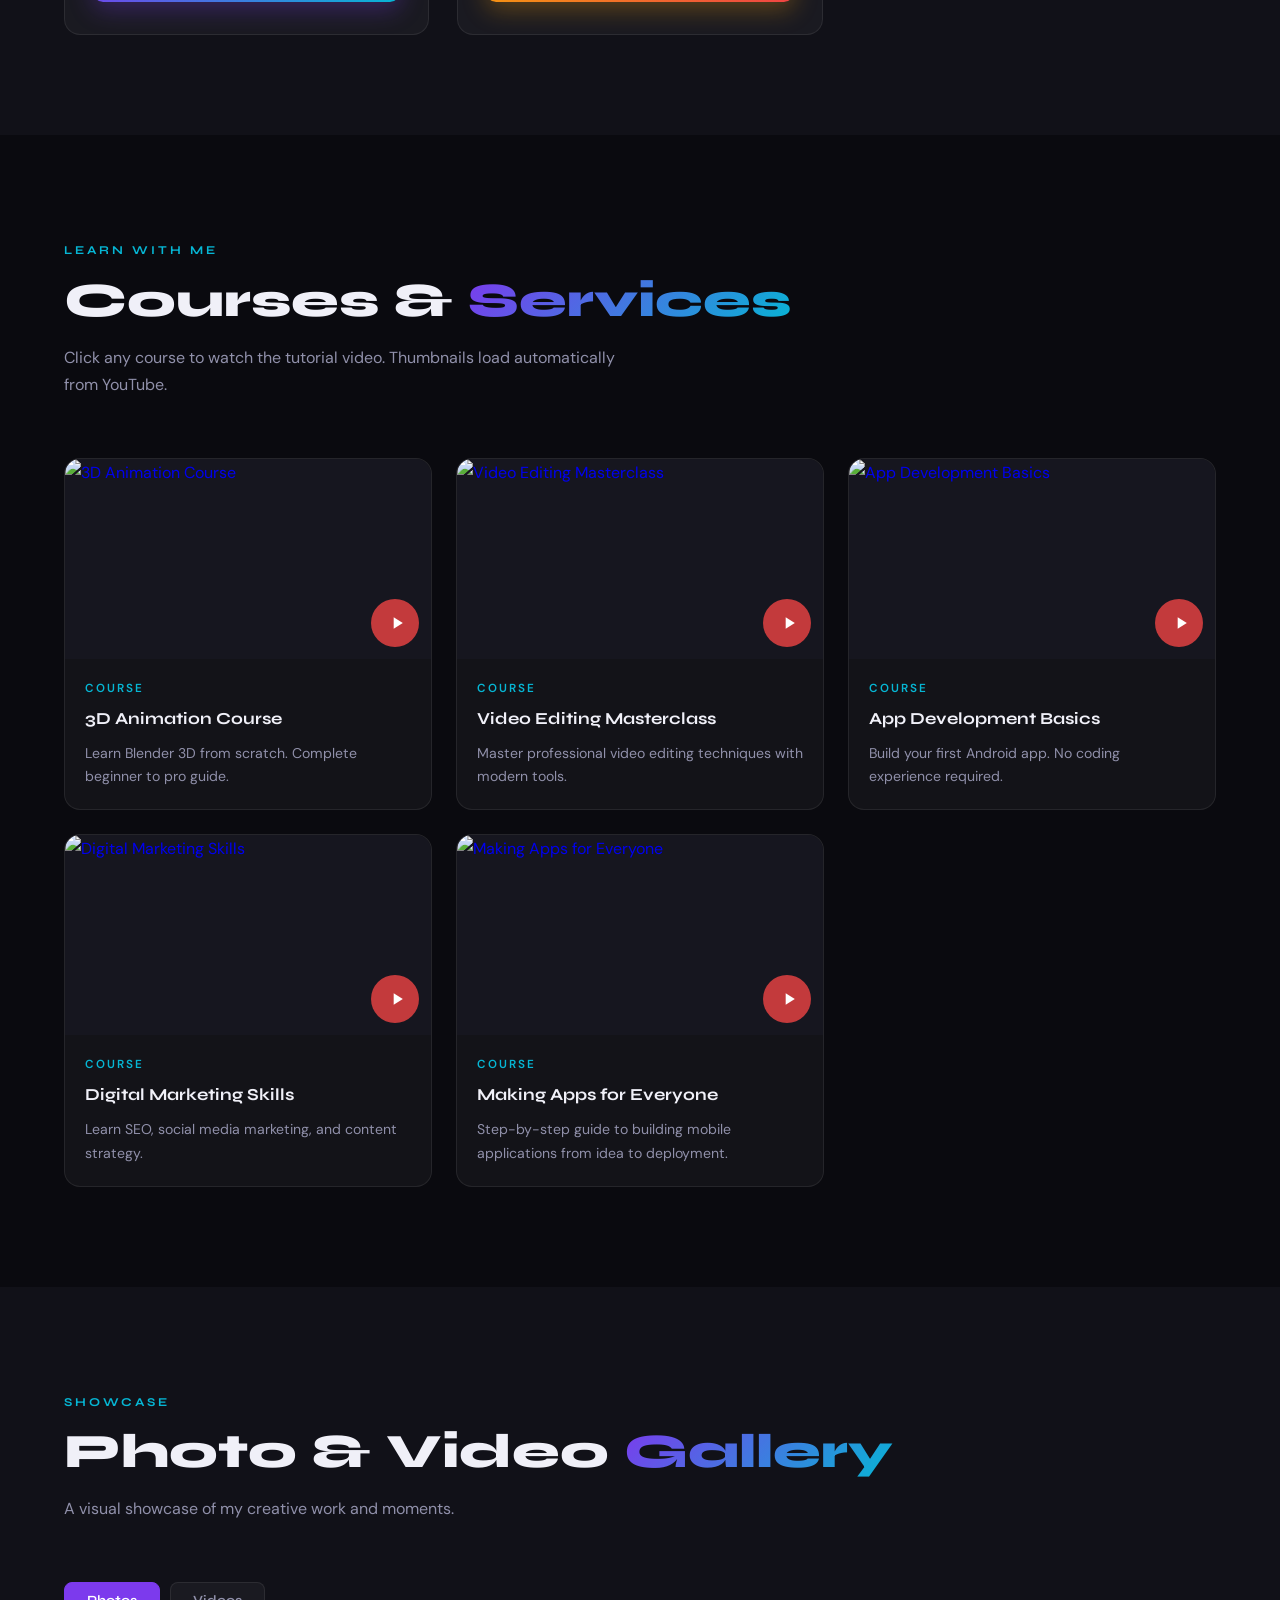
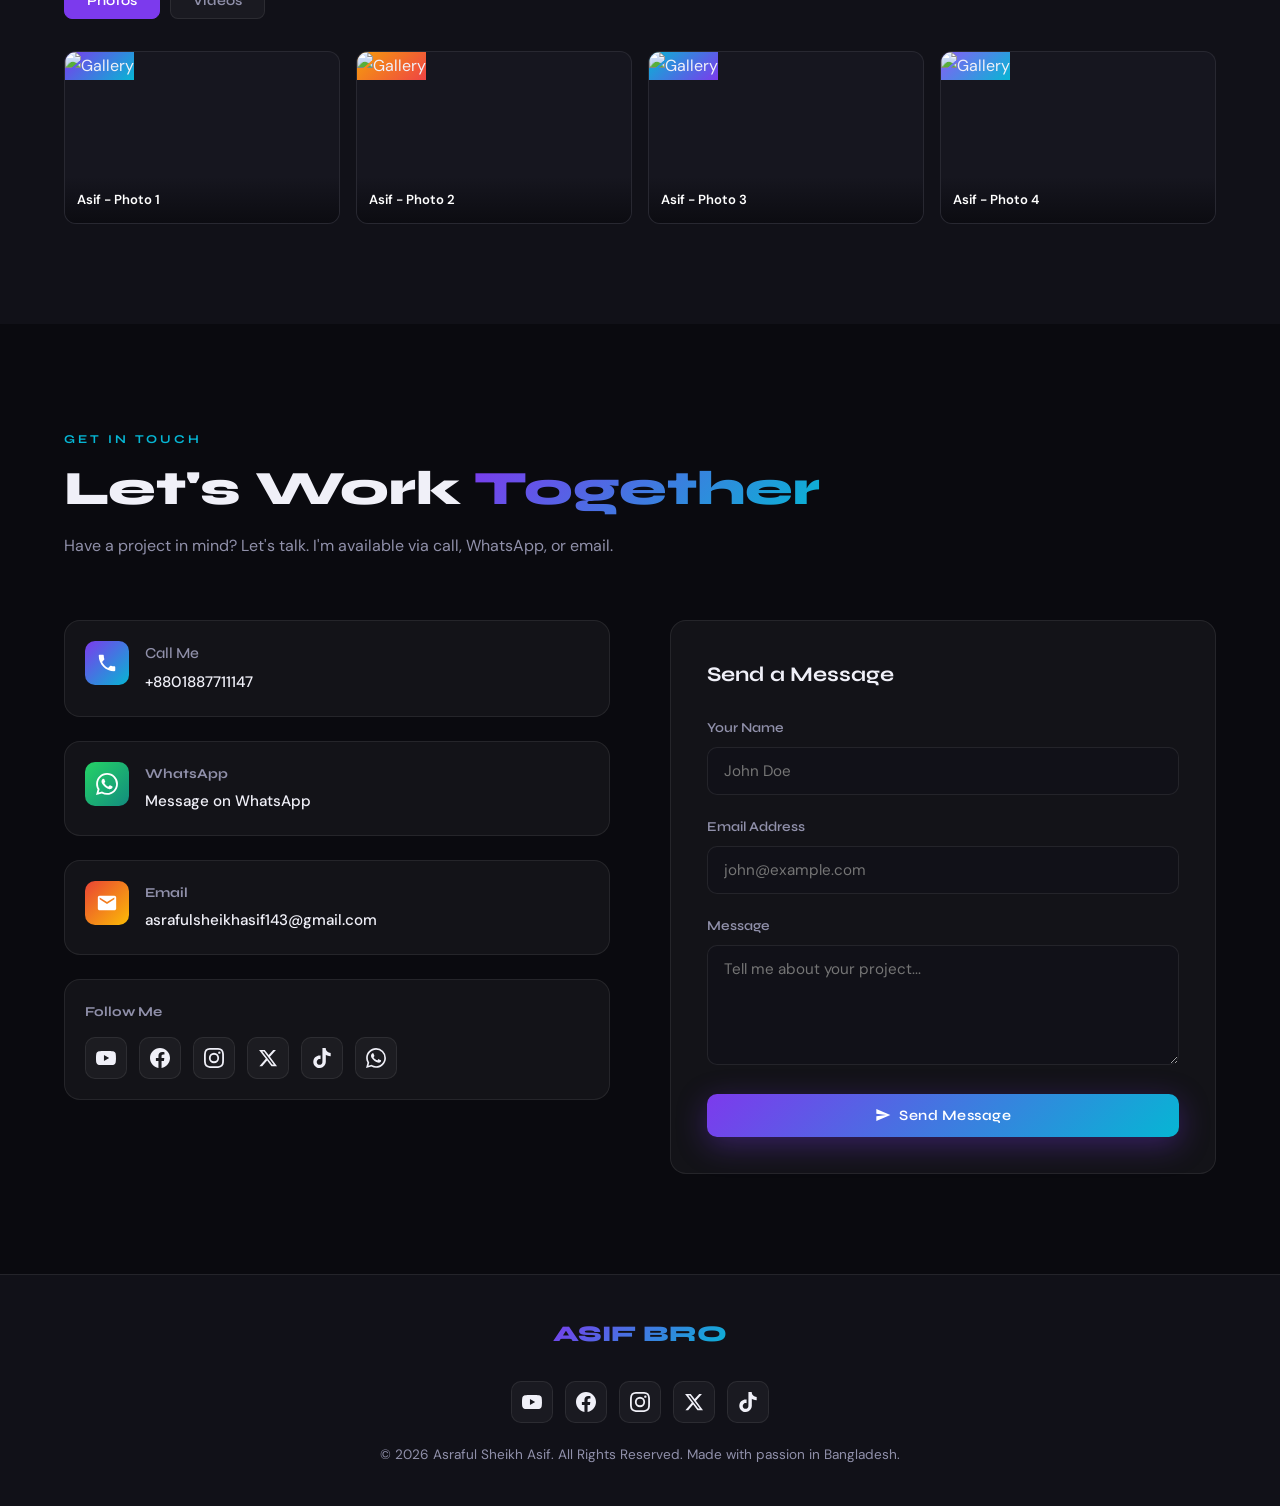
==== commit 651ddd53: "Update index.html" ====
--- a/index.html
+++ b/index.html
@@ -1153,7 +1153,7 @@
     title:{en:"Digital Marketing Campaign",bn:"ডিজিটাল মার্কেটিং ক্যাম্পেইন"},
     cat:{en:"Marketing",bn:"মার্কেটিং"},
     desc:{en:"Full-scale digital marketing campaigns for brands and businesses.",bn:"ব্র্যান্ড ও ব্যবসার জন্য পূর্ণমাত্রার ডিজিটাল মার্কেটিং ক্যাম্পেইন।"},
-    url:"https://www.youtube.com/@asifbro143"
+    url:"https://youtu.be/3dW5RJxX_gQ?si=I4EaMaFwk37l8qAE"
   }
 ];
 
@@ -1169,13 +1169,13 @@
     title:{en:"Video Editing Masterclass",bn:"ভিডিও এডিটিং মাস্টারক্লাস"},
     cat:{en:"Course",bn:"কোর্স"},
     desc:{en:"Master professional video editing techniques with modern tools.",bn:"আধুনিক টুল দিয়ে প্রফেশনাল ভিডিও এডিটিং কৌশল আয়ত্ত করুন।"},
-    url:"https://youtube.com/playlist?list=PLstDlXFjnsVpfEqTDLdVymyAZTEkxFuJd&si=Rx8ZgR2MlfwL6oMB"
+    url:"https://youtu.be/Y0izFme1AwI?si=b32ljgNCAgn1ecXt"
   },
   {
     title:{en:"App Development Basics",bn:"অ্যাপ ডেভেলপমেন্ট বেসিক"},
     cat:{en:"Course",bn:"কোর্স"},
     desc:{en:"Build your first Android app. No coding experience required.",bn:"আপনার প্রথম অ্যান্ড্রয়েড অ্যাপ তৈরি করুন। কোনো কোডিং অভিজ্ঞতা লাগবে না।"},
-    url:"https://youtube.com/playlist?list=PLzHzHuEcLLzDh7koqhZJMrE879XzLAfo4&si=9xRTLb9k3So_ItuX"
+    url:"https://youtu.be/vTcwQPGlucs?si=KTVSrc6Xc1-8EIbQ"
   },
   {
     title:{en:"Digital Marketing Skills",bn:"ডিজিটাল মার্কেটিং স্কিল"},
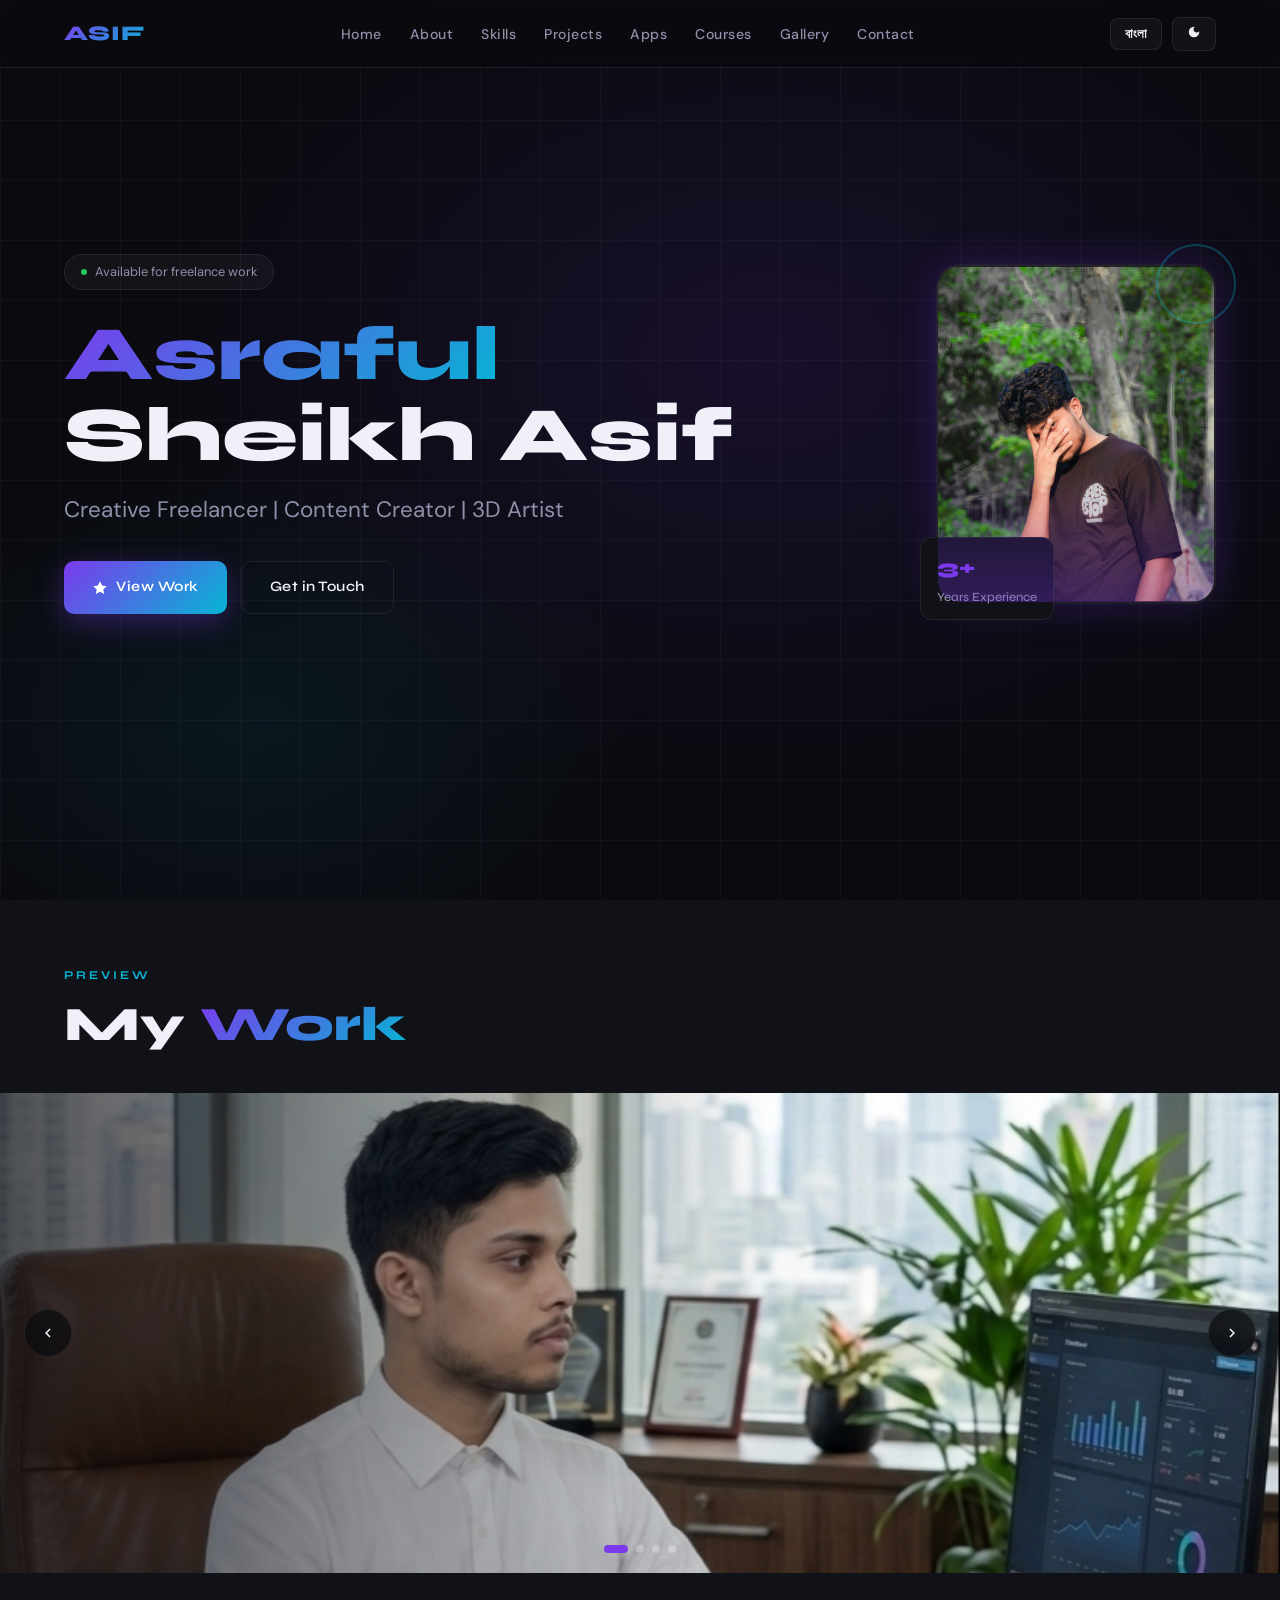
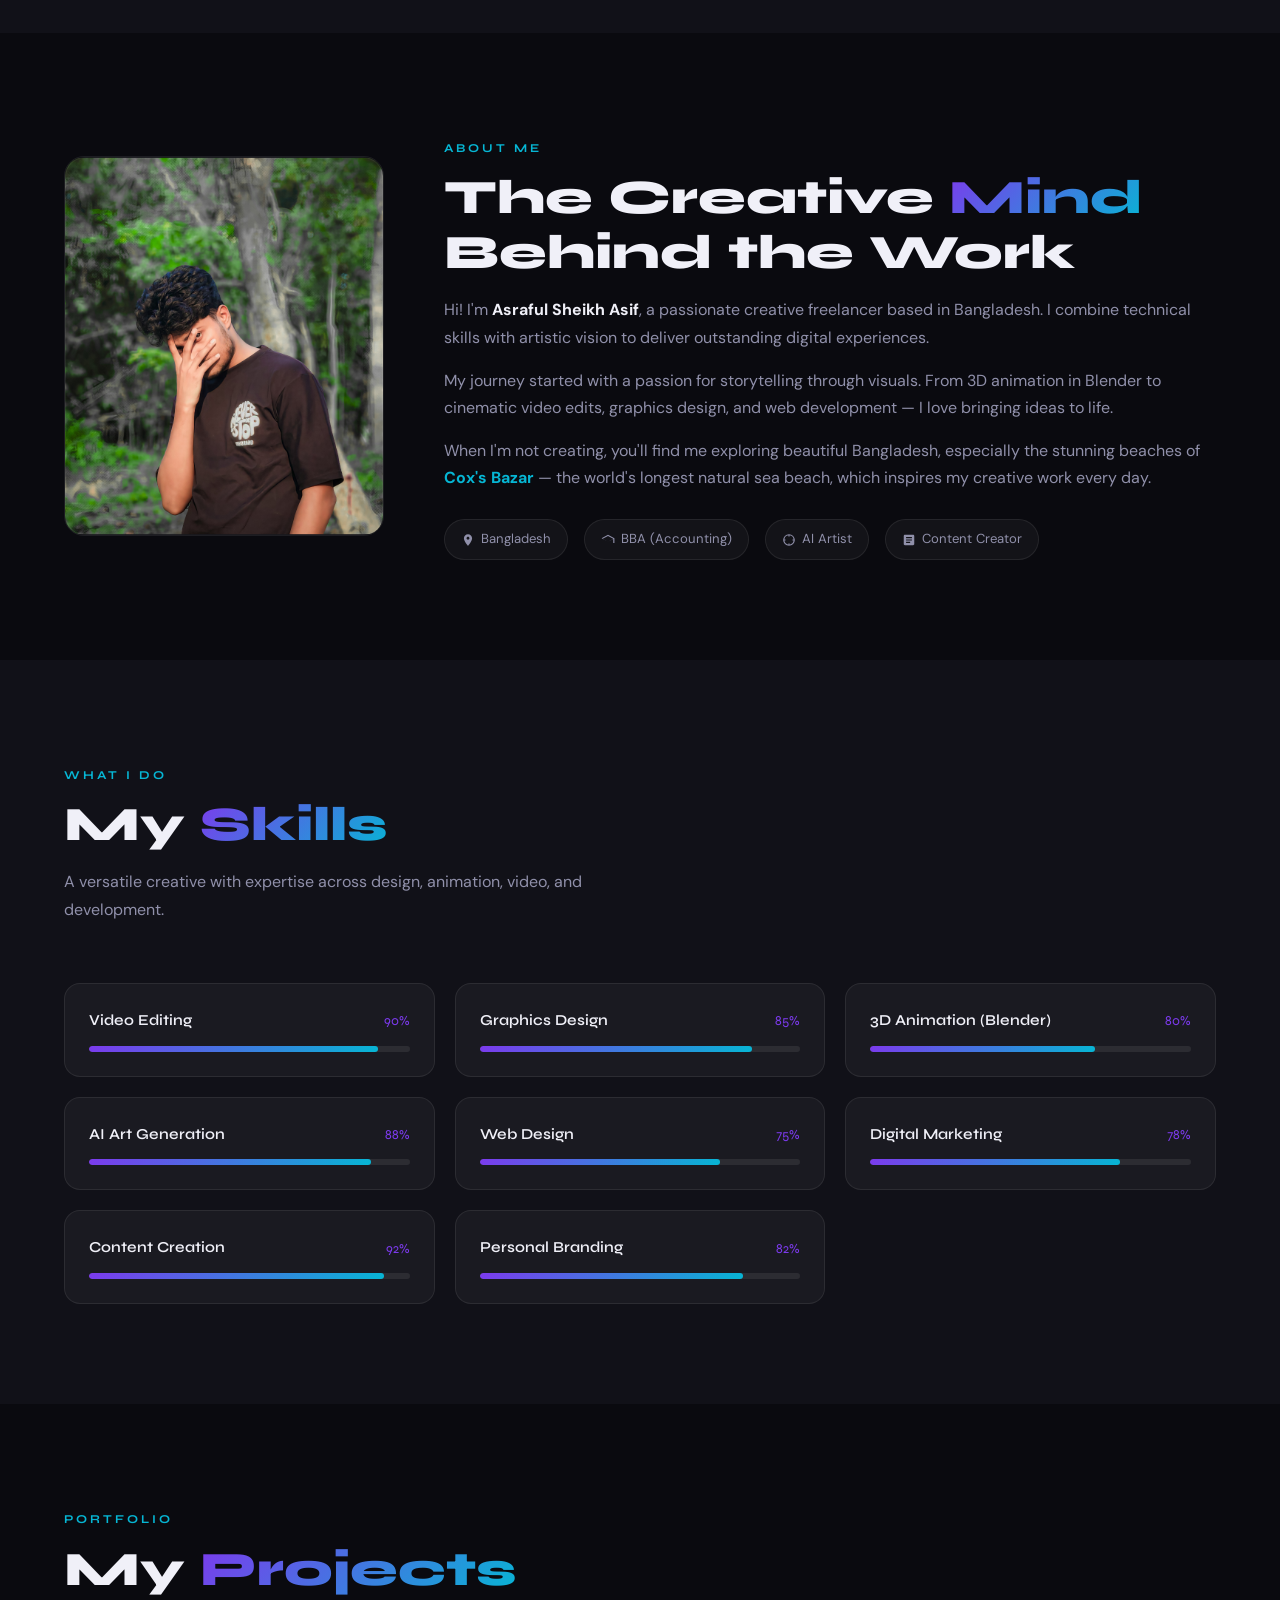
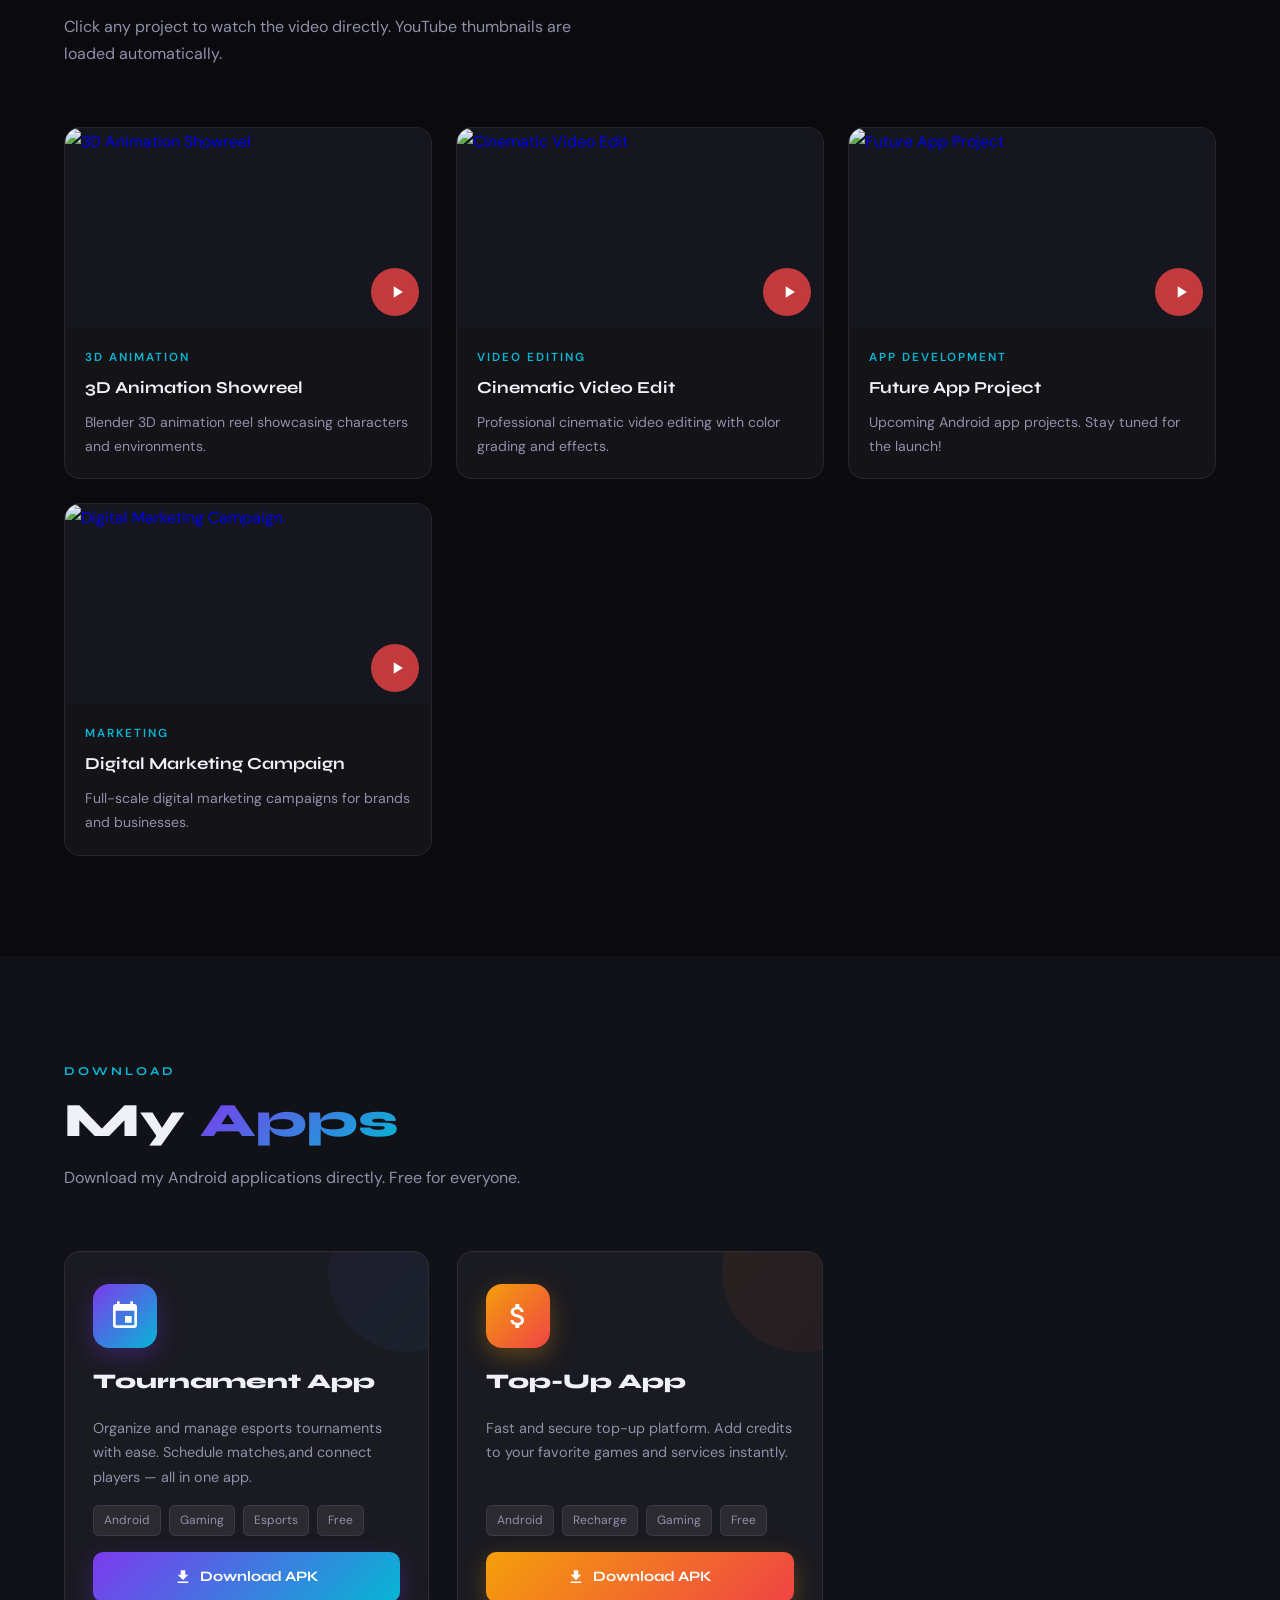
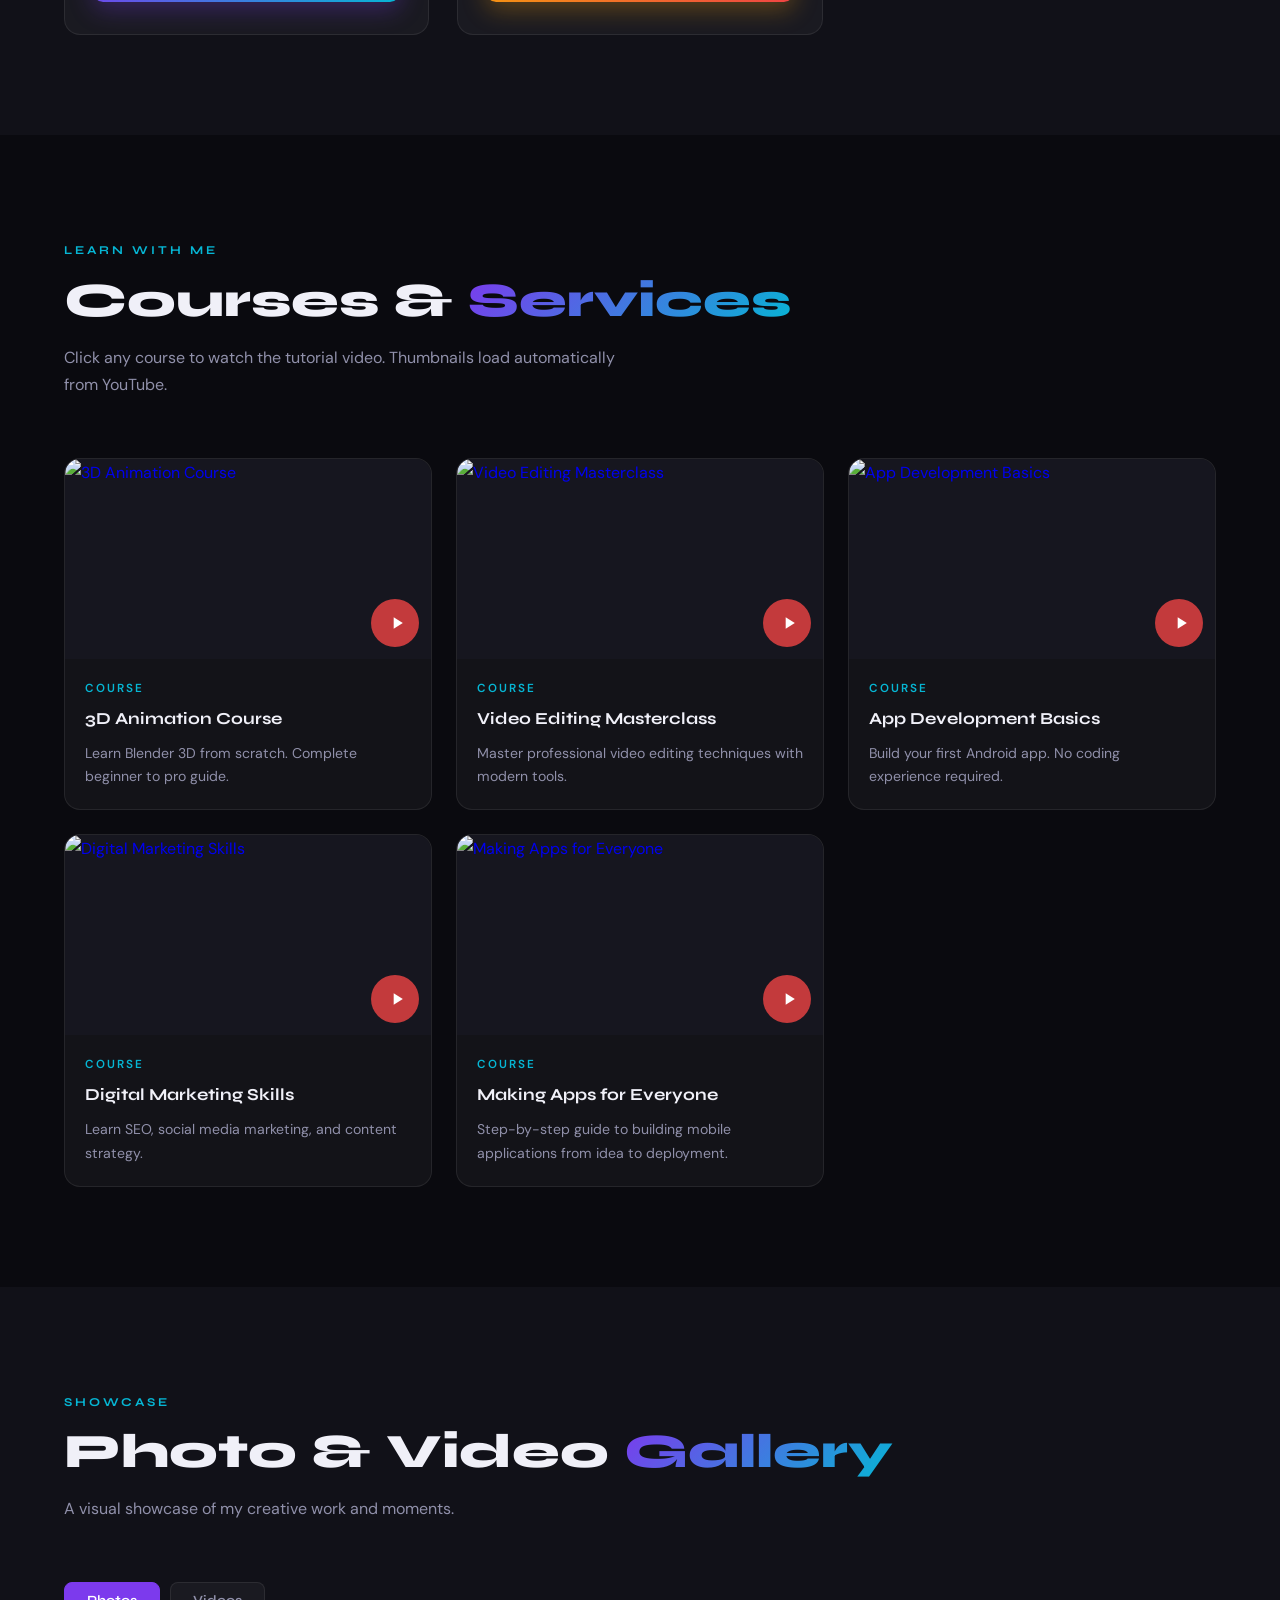
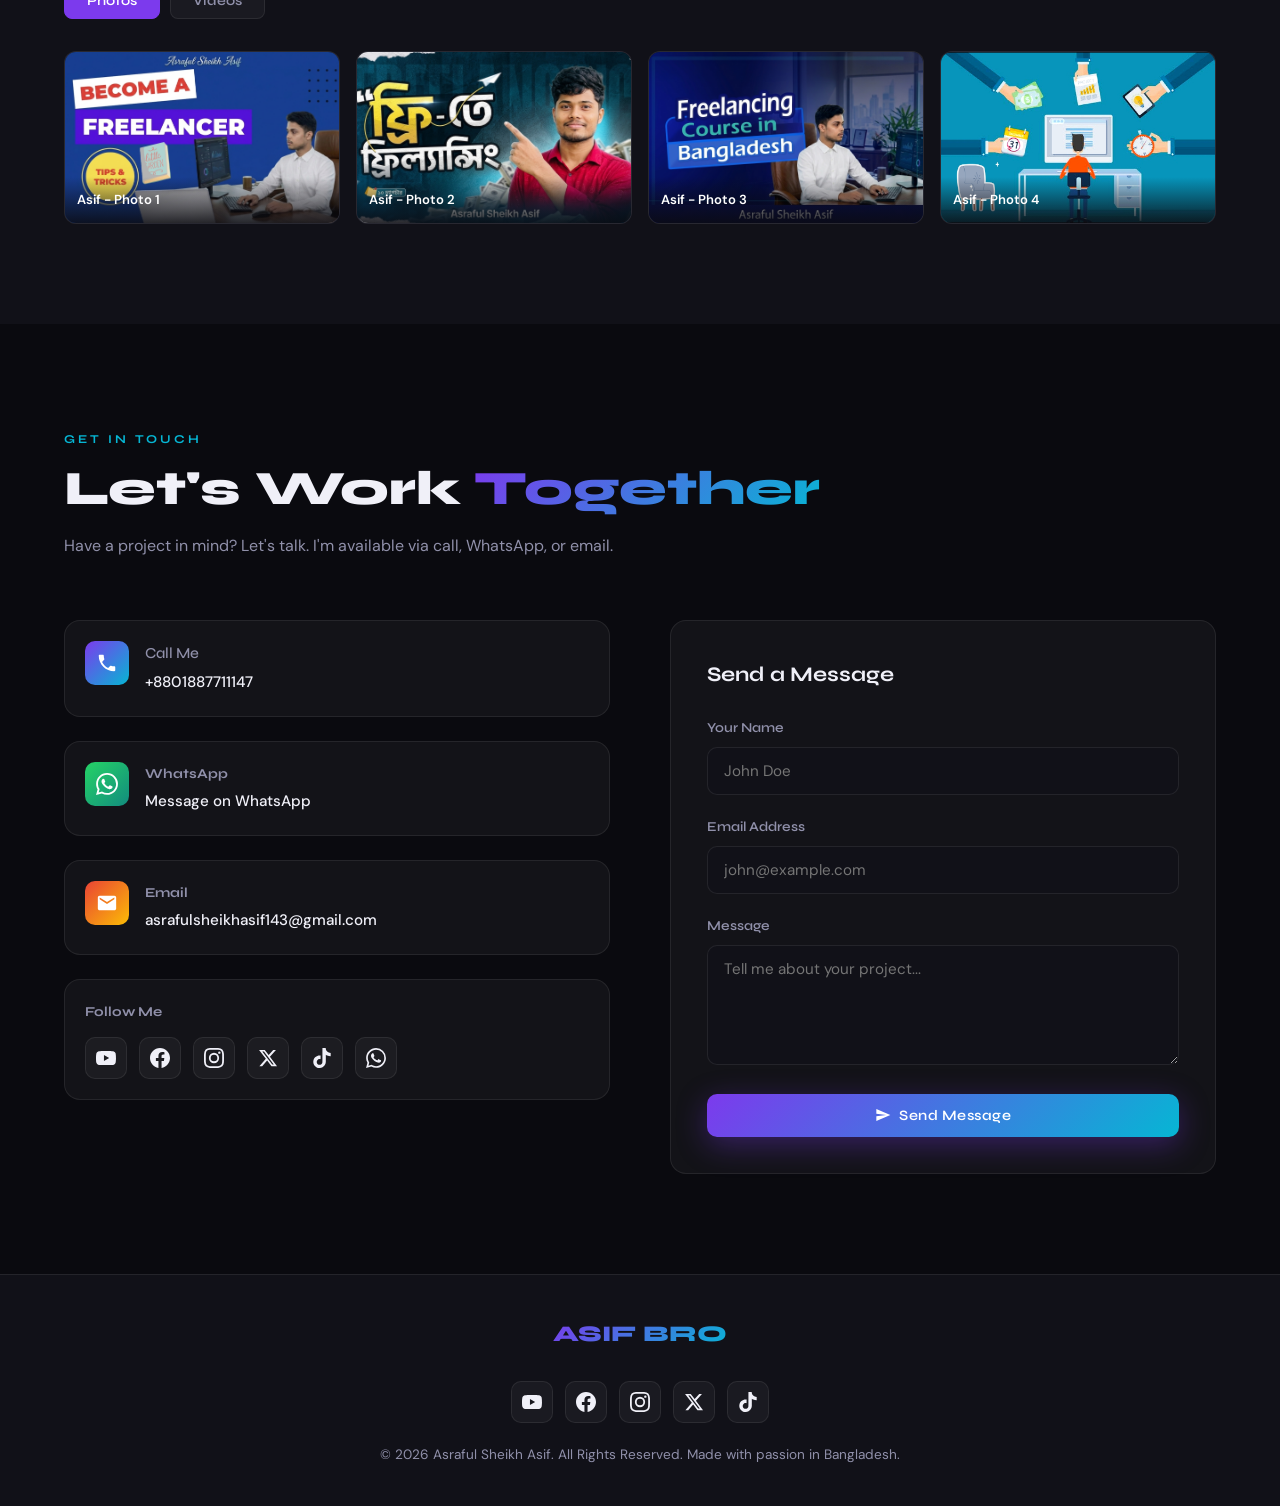
==== commit 19eab416: "Update index.html" ====
--- a/index.html
+++ b/index.html
@@ -1053,7 +1053,7 @@
           <a class="social-icon-link ig" href="https://www.instagram.com/1___asif___1?igsh=ZngxZnkzemd6ODRt" target="_blank" rel="noopener" aria-label="Instagram">
             <svg viewBox="0 0 24 24"><path d="M12 2.163c3.204 0 3.584.012 4.85.07 3.252.148 4.771 1.691 4.919 4.919.058 1.265.069 1.645.069 4.849 0 3.205-.012 3.584-.069 4.849-.149 3.225-1.664 4.771-4.919 4.919-1.266.058-1.644.07-4.85.07-3.204 0-3.584-.012-4.849-.07-3.26-.149-4.771-1.699-4.919-4.92-.058-1.265-.07-1.644-.07-4.849 0-3.204.013-3.583.07-4.849.149-3.227 1.664-4.771 4.919-4.919 1.266-.057 1.645-.069 4.849-.069zM12 0C8.741 0 8.333.014 7.053.072 2.695.272.273 2.69.073 7.052.014 8.333 0 8.741 0 12c0 3.259.014 3.668.072 4.948.2 4.358 2.618 6.78 6.98 6.98C8.333 23.986 8.741 24 12 24c3.259 0 3.668-.014 4.948-.072 4.354-.2 6.782-2.618 6.979-6.98.059-1.28.073-1.689.073-4.948 0-3.259-.014-3.667-.072-4.947-.196-4.354-2.617-6.78-6.979-6.98C15.668.014 15.259 0 12 0zm0 5.838a6.162 6.162 0 1 0 0 12.324 6.162 6.162 0 0 0 0-12.324zM12 16a4 4 0 1 1 0-8 4 4 0 0 1 0 8zm6.406-11.845a1.44 1.44 0 1 0 0 2.881 1.44 1.44 0 0 0 0-2.881z"/></svg>
           </a>
-          <a class="social-icon-link tw" href="https://x.com/1___asif___1" target="_blank" rel="noopener" aria-label="X (Twitter)">
+          <a class="social-icon-link tw" href="https://www.instagram.com/asrafulsheikhasif1?igsh=ZngxZnkzemd6ODRt" target="_blank" rel="noopener" aria-label="X (Twitter)">
             <svg viewBox="0 0 24 24"><path d="M18.244 2.25h3.308l-7.227 8.26 8.502 11.24H16.17l-5.214-6.817L4.99 21.75H1.68l7.73-8.835L1.254 2.25H8.08l4.713 6.231zm-1.161 17.52h1.833L7.084 4.126H5.117z"/></svg>
           </a>
           <a class="social-icon-link tt" href="https://tiktok.com/@asifbro143" target="_blank" rel="noopener" aria-label="TikTok">
